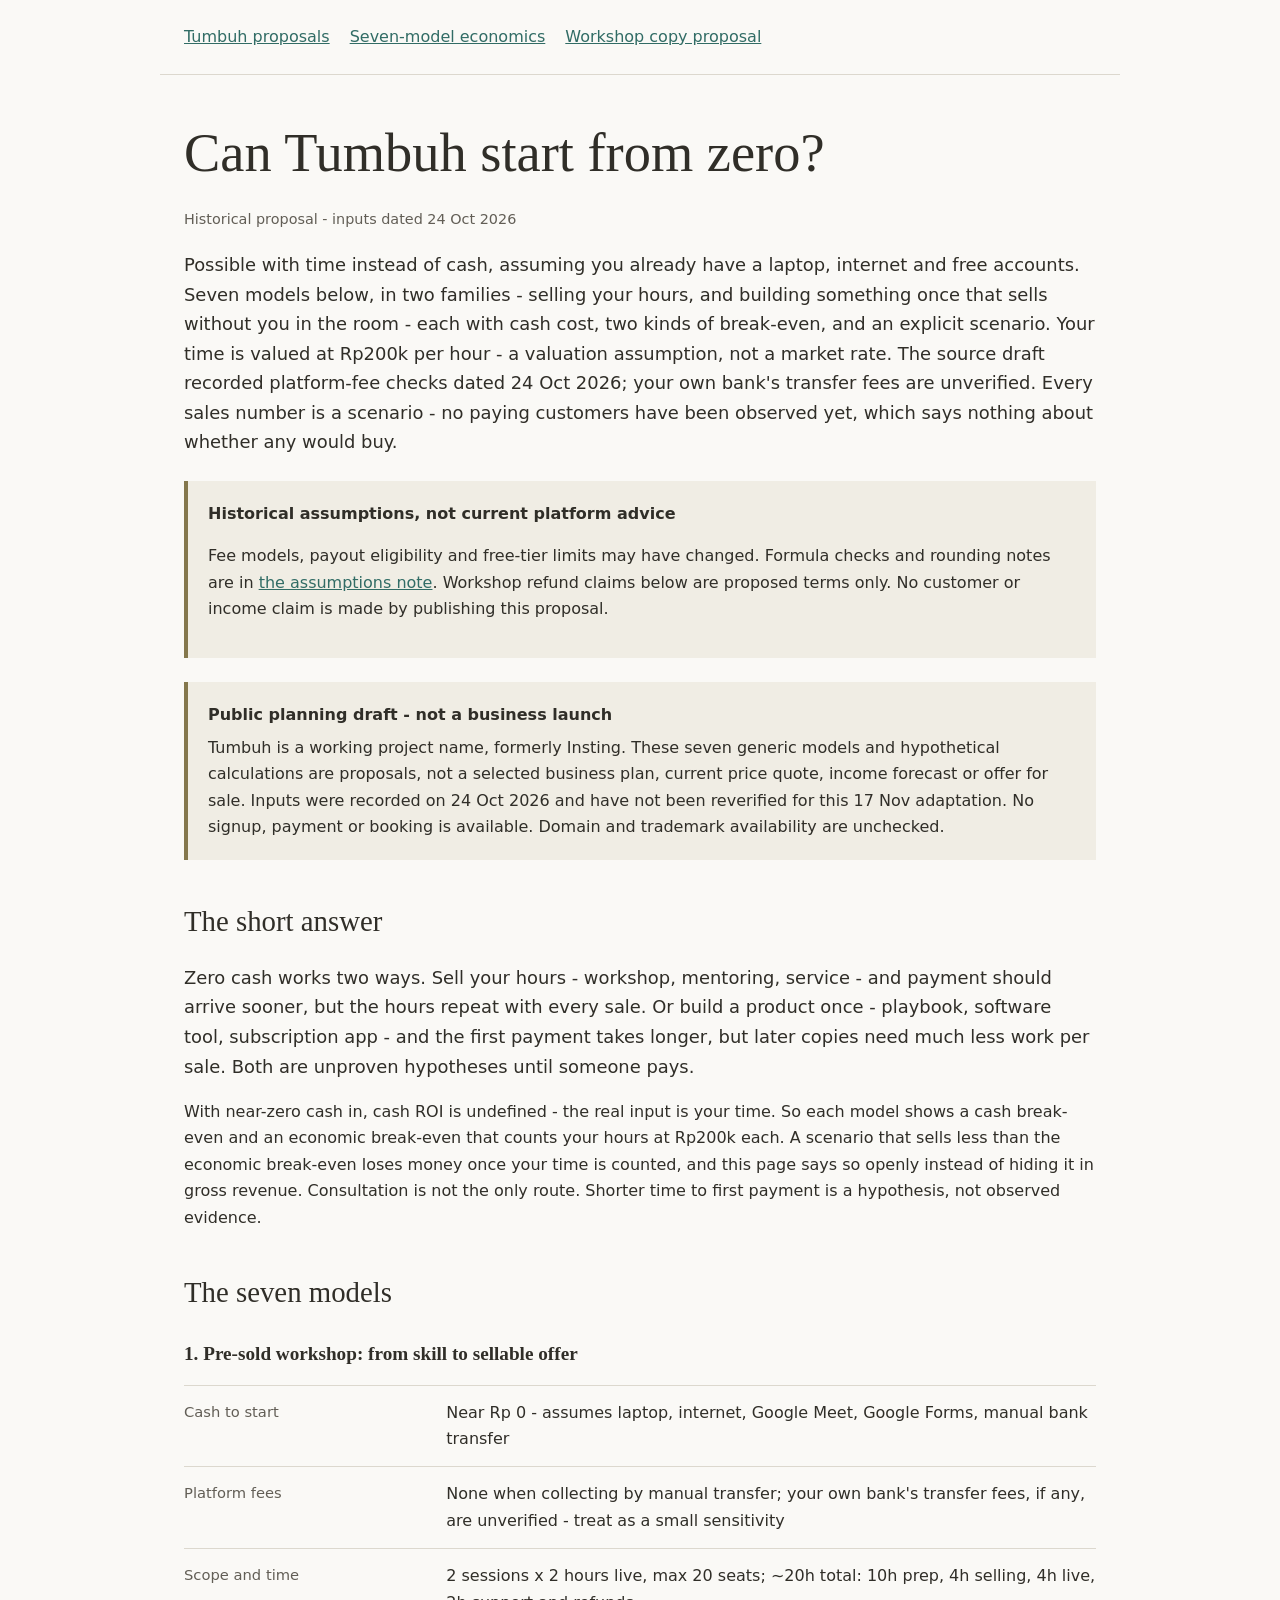
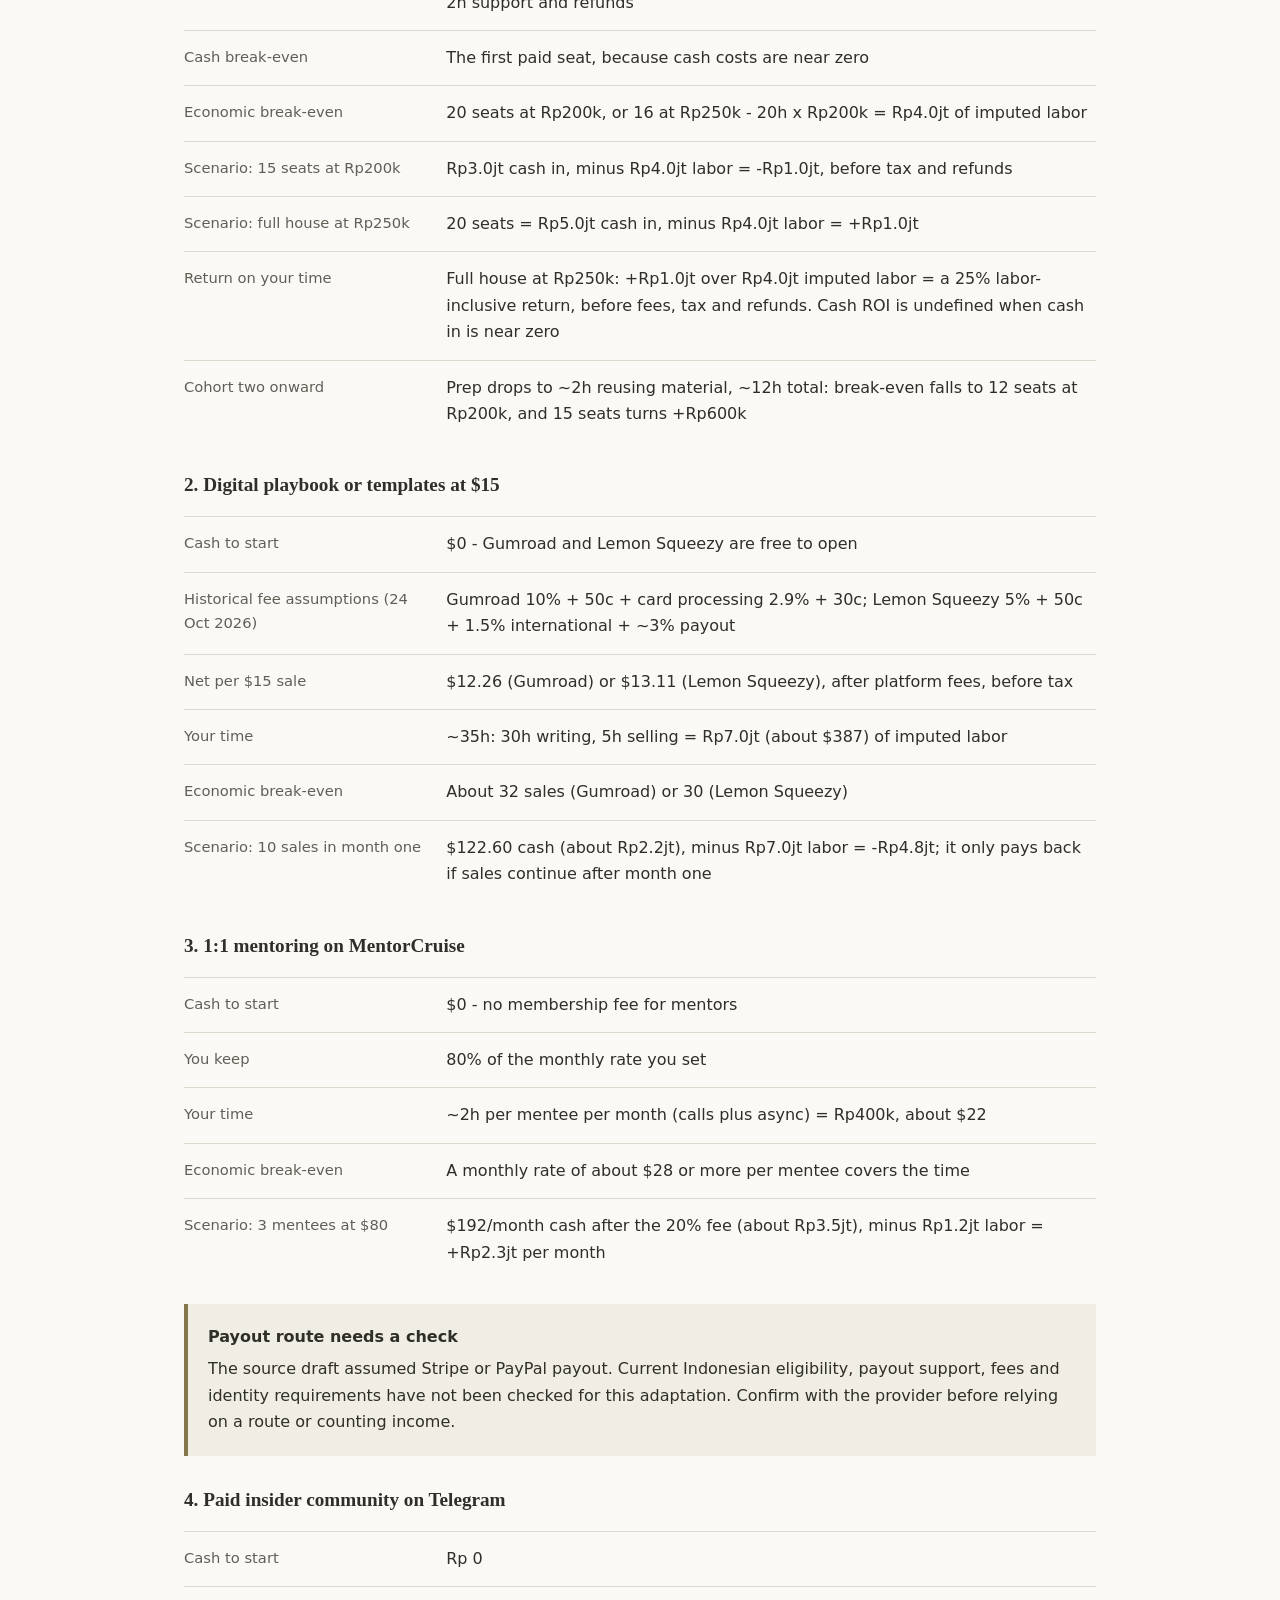
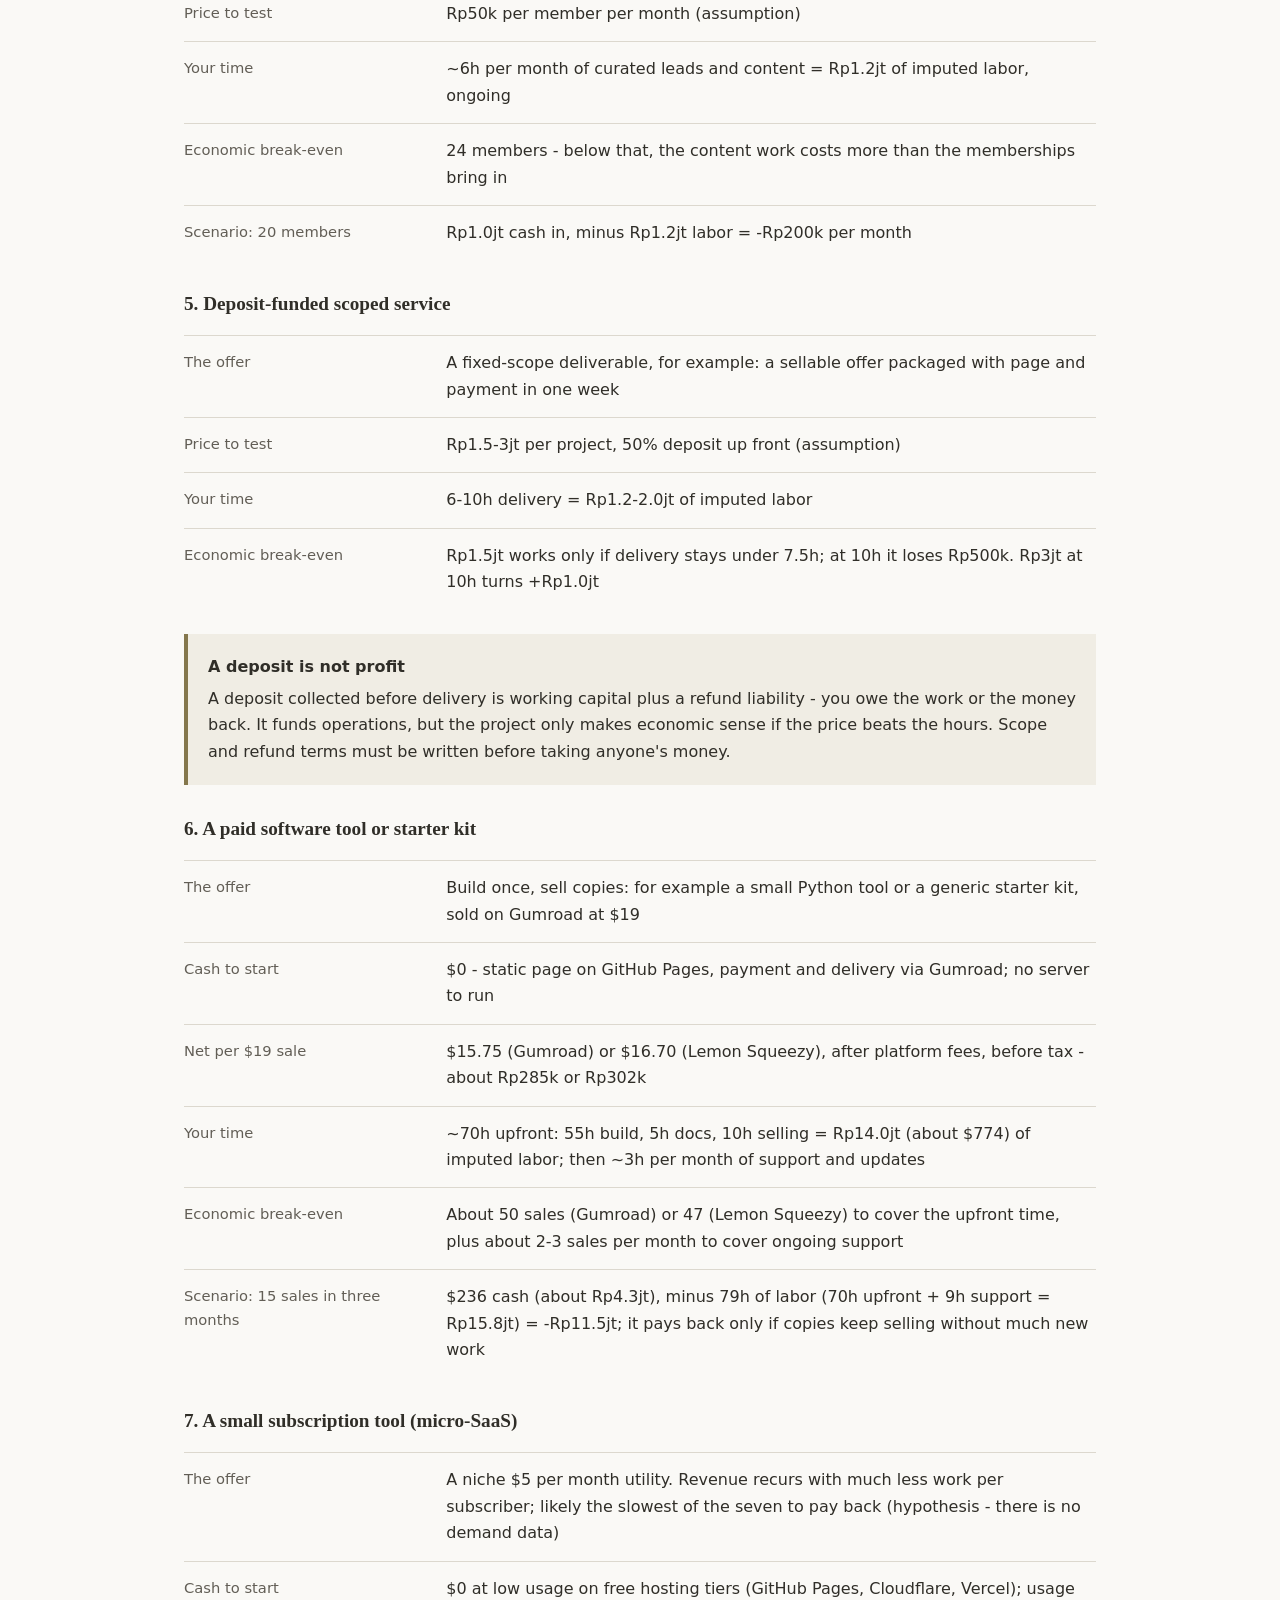
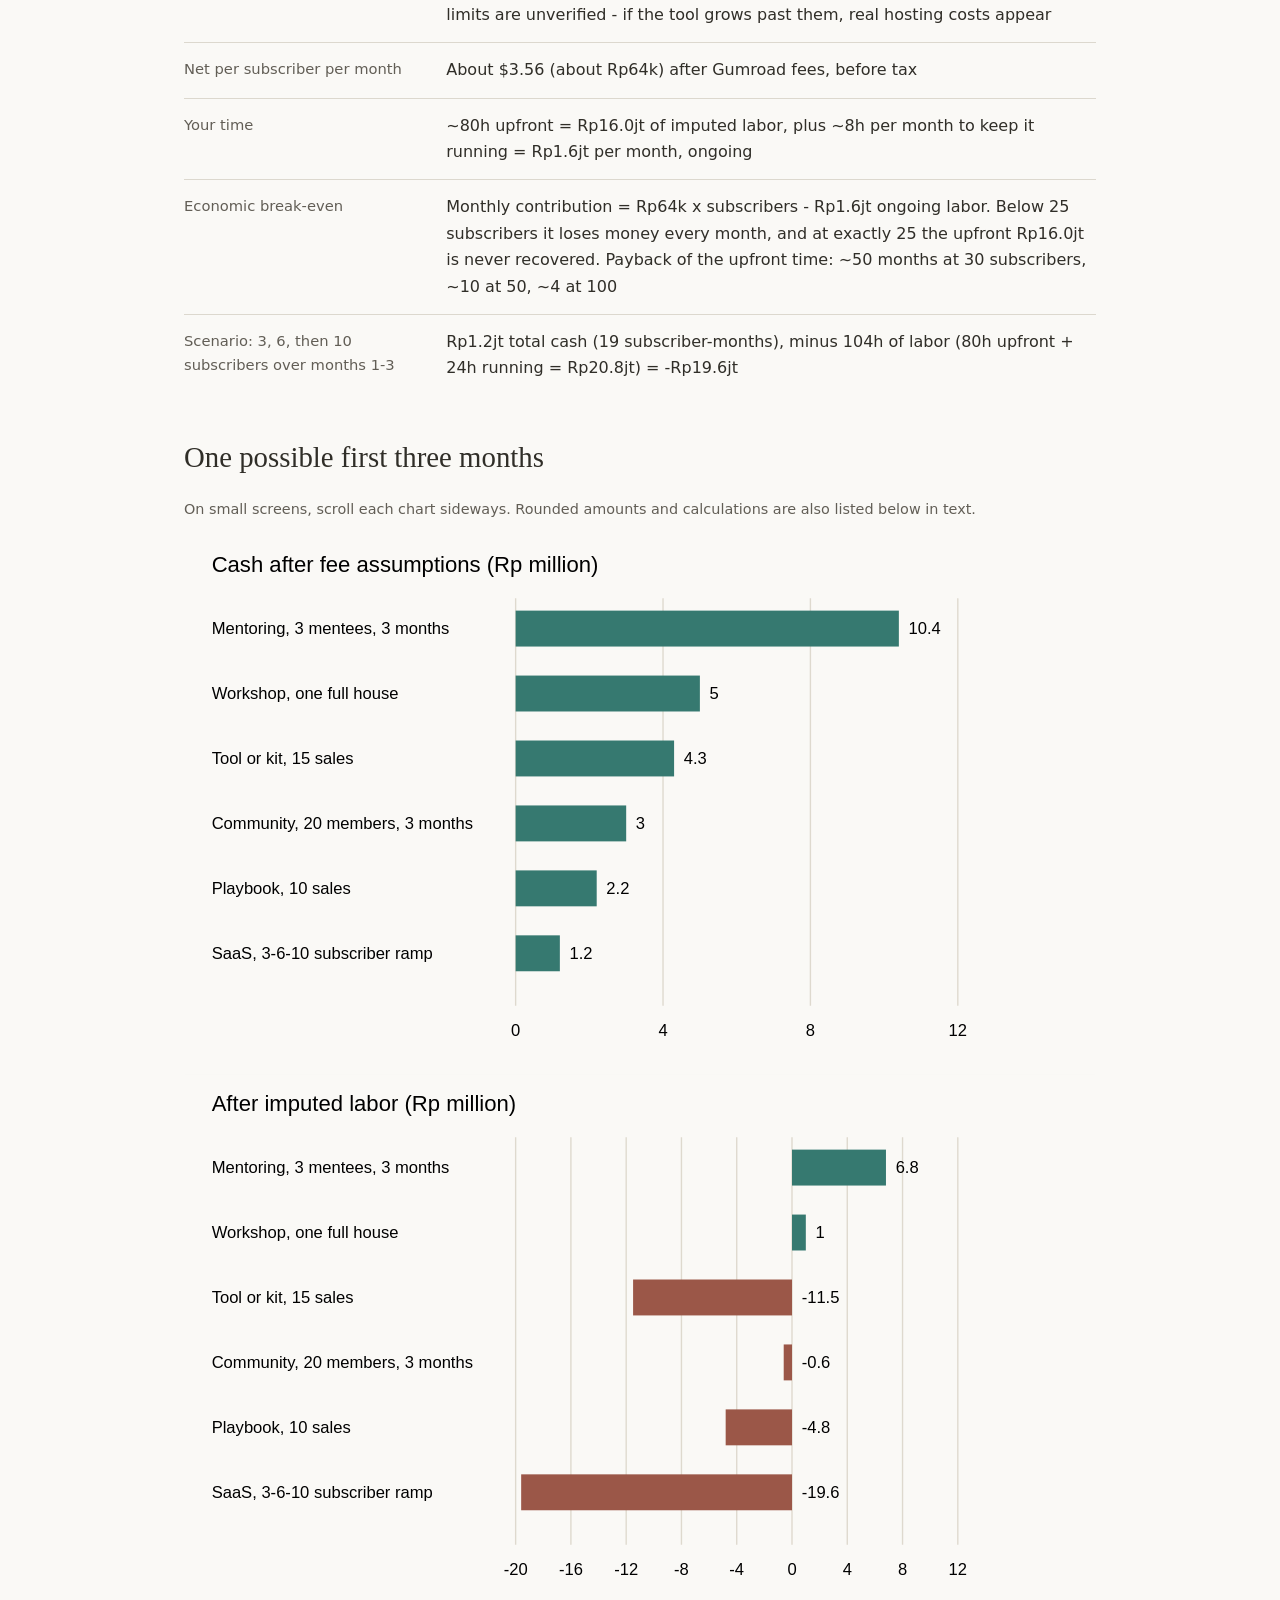
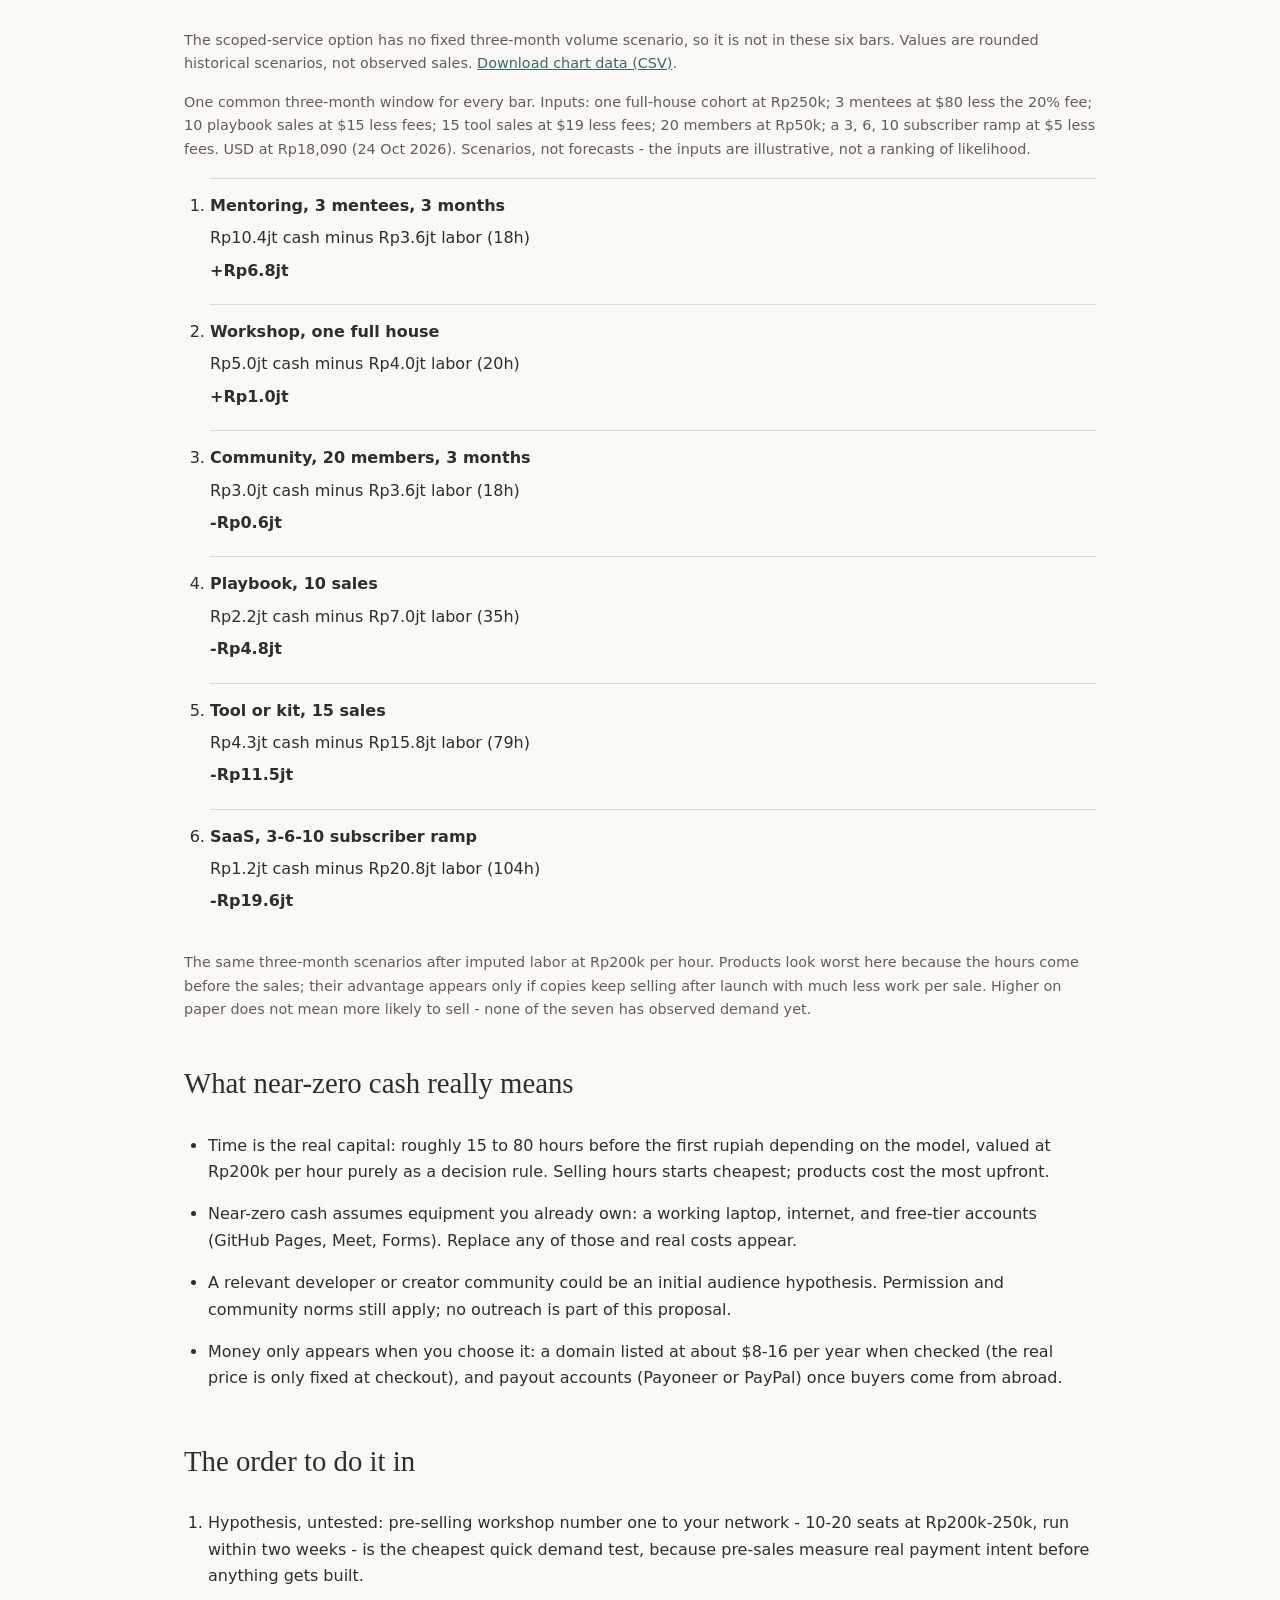
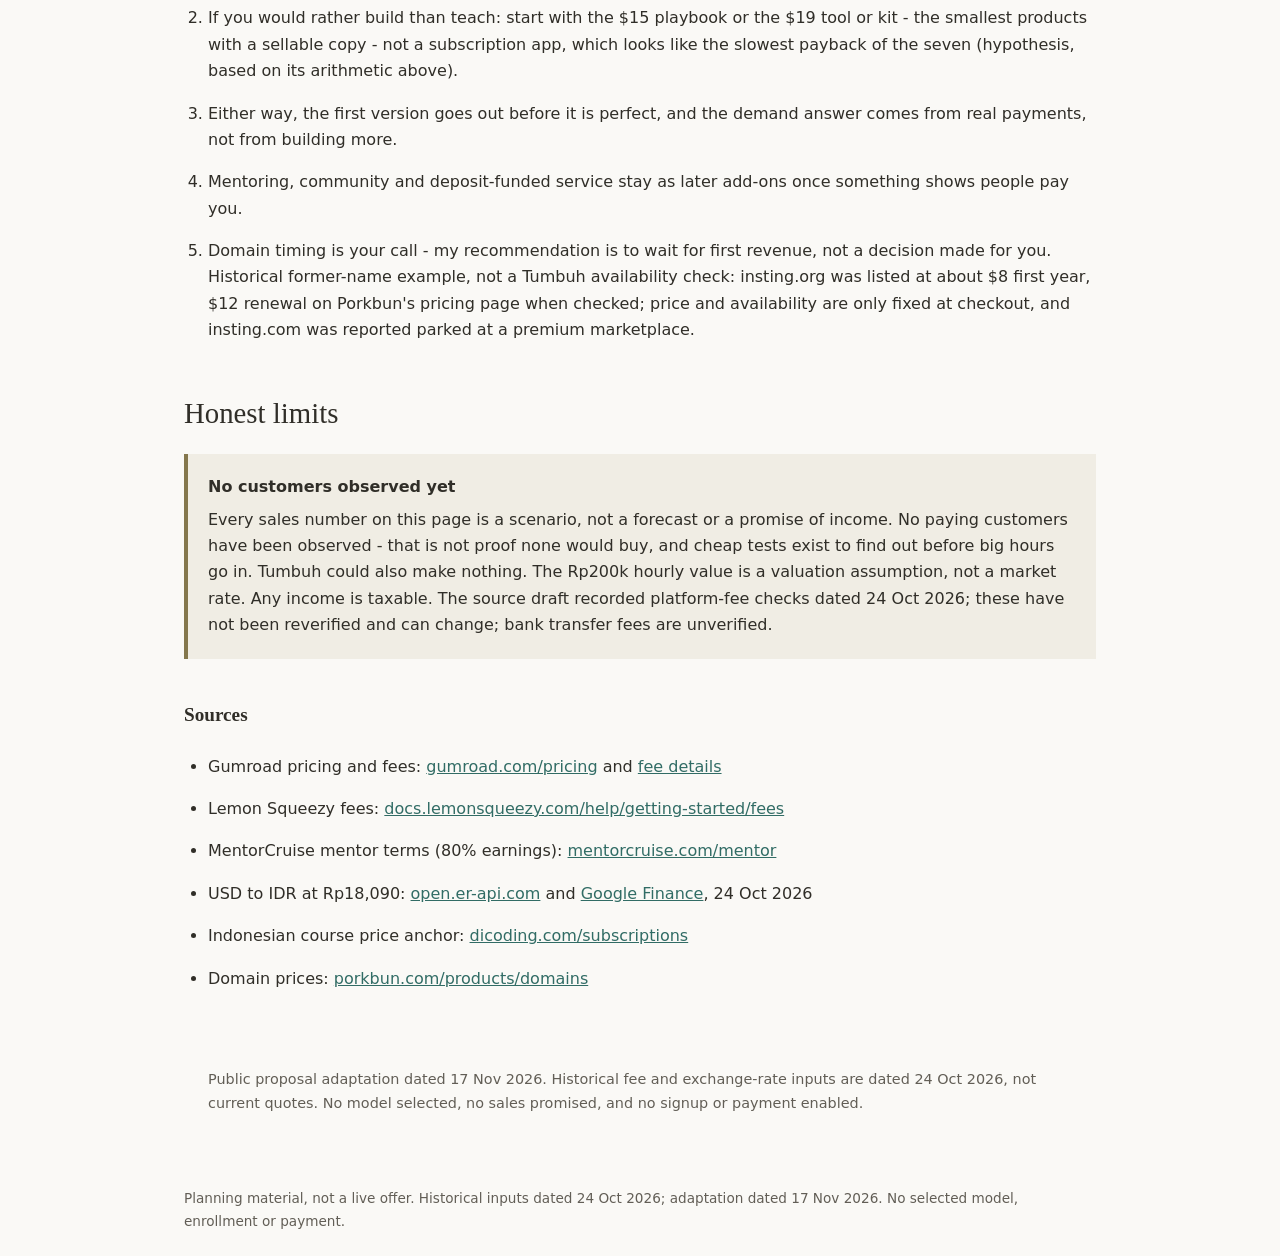
==== economics/index.html @ d08055b1 "Publish static Tumbuh pages and Pages workflow" ====
<!DOCTYPE html>
<html lang="en"><head><meta charset="utf-8"/><meta content="width=device-width,initial-scale=1" name="viewport"/><title>Tumbuh - seven-model economics proposal</title><meta content="Unchosen business-model proposals and hypothetical estimates. No signup, sales or income promises." name="description"/><link href="../style.css" rel="stylesheet"/></head><body><nav aria-label="Main"><a href="../">Tumbuh proposals</a><a href="../economics/">Seven-model economics</a><a href="../workshop-proposal/">Workshop copy proposal</a></nav><main class="file-card" data-width="fluid" dir="auto"><header class="header"><h1 class="title">Can Tumbuh start from zero?</h1><p class="fact is-known">Historical proposal - inputs dated 24 Oct 2026</p><p class="intro">Possible with time instead of cash, assuming you already have a laptop, internet and free accounts. Seven models below, in two families - selling your hours, and building something once that sells without you in the room - each with cash cost, two kinds of break-even, and an explicit scenario. Your time is valued at Rp200k per hour - a valuation assumption, not a market rate. The source draft recorded platform-fee checks dated 24 Oct 2026; your own bank's transfer fees are unverified. Every sales number is a scenario - no paying customers have been observed yet, which says nothing about whether any would buy.</p></header><aside class="callout"><strong>Historical assumptions, not current platform advice</strong><p>Fee models, payout eligibility and free-tier limits may have changed. Formula checks and rounding notes are in <a href="assumptions.md">the assumptions note</a>. Workshop refund claims below are proposed terms only. No customer or income claim is made by publishing this proposal.</p></aside><aside class="callout bar"><span class="strong">Public planning draft - not a business launch</span><span>Tumbuh is a working project name, formerly Insting. These seven generic models and hypothetical calculations are proposals, not a selected business plan, current price quote, income forecast or offer for sale. Inputs were recorded on 24 Oct 2026 and have not been reverified for this 17 Nov adaptation. No signup, payment or booking is available. Domain and trademark availability are unchecked.</span></aside><section aria-labelledby=":R5:" class="group"><h2 class="group-heading" id=":R5:">The short answer</h2><p class="key bar">Zero cash works two ways. Sell your hours - workshop, mentoring, service - and payment should arrive sooner, but the hours repeat with every sale. Or build a product once - playbook, software tool, subscription app - and the first payment takes longer, but later copies need much less work per sale. Both are unproven hypotheses until someone pays.</p><div class="text"><p class="p">With near-zero cash in, cash ROI is undefined - the real input is your time. So each model shows a cash break-even and an economic break-even that counts your hours at Rp200k each. A scenario that sells less than the economic break-even loses money once your time is counted, and this page says so openly instead of hiding it in gross revenue. Consultation is not the only route. Shorter time to first payment is a hypothesis, not observed evidence.</p></div></section><section aria-labelledby=":R6:" class="group"><h2 class="group-heading" id=":R6:">The seven models</h2><section aria-labelledby=":R6m:" class="group"><h2 class="group-label" id=":R6m:">1. Pre-sold workshop: from skill to sellable offer</h2><dl class="facts"><div><dt>Cash to start</dt><dd><bdi>Near Rp 0 - assumes laptop, internet, Google Meet, Google Forms, manual bank transfer</bdi></dd></div><div><dt>Platform fees</dt><dd><bdi>None when collecting by manual transfer; your own bank's transfer fees, if any, are unverified - treat as a small sensitivity</bdi></dd></div><div><dt>Scope and time</dt><dd><bdi>2 sessions x 2 hours live, max 20 seats; ~20h total: 10h prep, 4h selling, 4h live, 2h support and refunds</bdi></dd></div><div><dt>Cash break-even</dt><dd><bdi>The first paid seat, because cash costs are near zero</bdi></dd></div><div><dt>Economic break-even</dt><dd><bdi>20 seats at Rp200k, or 16 at Rp250k - 20h x Rp200k = Rp4.0jt of imputed labor</bdi></dd></div><div><dt>Scenario: 15 seats at Rp200k</dt><dd><bdi>Rp3.0jt cash in, minus Rp4.0jt labor = -Rp1.0jt, before tax and refunds</bdi></dd></div><div><dt>Scenario: full house at Rp250k</dt><dd><bdi>20 seats = Rp5.0jt cash in, minus Rp4.0jt labor = +Rp1.0jt</bdi></dd></div><div><dt>Return on your time</dt><dd><bdi>Full house at Rp250k: +Rp1.0jt over Rp4.0jt imputed labor = a 25% labor-inclusive return, before fees, tax and refunds. Cash ROI is undefined when cash in is near zero</bdi></dd></div><div><dt>Cohort two onward</dt><dd><bdi>Prep drops to ~2h reusing material, ~12h total: break-even falls to 12 seats at Rp200k, and 15 seats turns +Rp600k</bdi></dd></div></dl></section><section aria-labelledby=":Ram:" class="group"><h2 class="group-label" id=":Ram:">2. Digital playbook or templates at $15</h2><dl class="facts"><div><dt>Cash to start</dt><dd><bdi>$0 - Gumroad and Lemon Squeezy are free to open</bdi></dd></div><div><dt>Historical fee assumptions (24 Oct 2026)</dt><dd><bdi>Gumroad 10% + 50c + card processing 2.9% + 30c; Lemon Squeezy 5% + 50c + 1.5% international + ~3% payout</bdi></dd></div><div><dt>Net per $15 sale</dt><dd><bdi>$12.26 (Gumroad) or $13.11 (Lemon Squeezy), after platform fees, before tax</bdi></dd></div><div><dt>Your time</dt><dd><bdi>~35h: 30h writing, 5h selling = Rp7.0jt (about $387) of imputed labor</bdi></dd></div><div><dt>Economic break-even</dt><dd><bdi>About 32 sales (Gumroad) or 30 (Lemon Squeezy)</bdi></dd></div><div><dt>Scenario: 10 sales in month one</dt><dd><bdi>$122.60 cash (about Rp2.2jt), minus Rp7.0jt labor = -Rp4.8jt; it only pays back if sales continue after month one</bdi></dd></div></dl></section><section aria-labelledby=":Rem:" class="group"><h2 class="group-label" id=":Rem:">3. 1:1 mentoring on MentorCruise</h2><dl class="facts"><div><dt>Cash to start</dt><dd><bdi>$0 - no membership fee for mentors</bdi></dd></div><div><dt>You keep</dt><dd><bdi>80% of the monthly rate you set</bdi></dd></div><div><dt>Your time</dt><dd><bdi>~2h per mentee per month (calls plus async) = Rp400k, about $22</bdi></dd></div><div><dt>Economic break-even</dt><dd><bdi>A monthly rate of about $28 or more per mentee covers the time</bdi></dd></div><div><dt>Scenario: 3 mentees at $80</dt><dd><bdi>$192/month cash after the 20% fee (about Rp3.5jt), minus Rp1.2jt labor = +Rp2.3jt per month</bdi></dd></div></dl><aside class="callout bar"><span class="strong">Payout route needs a check</span><span>The source draft assumed Stripe or PayPal payout. Current Indonesian eligibility, payout support, fees and identity requirements have not been checked for this adaptation. Confirm with the provider before relying on a route or counting income.</span></aside></section><section aria-labelledby=":Rim:" class="group"><h2 class="group-label" id=":Rim:">4. Paid insider community on Telegram</h2><dl class="facts"><div><dt>Cash to start</dt><dd><bdi>Rp 0</bdi></dd></div><div><dt>Price to test</dt><dd><bdi>Rp50k per member per month (assumption)</bdi></dd></div><div><dt>Your time</dt><dd><bdi>~6h per month of curated leads and content = Rp1.2jt of imputed labor, ongoing</bdi></dd></div><div><dt>Economic break-even</dt><dd><bdi>24 members - below that, the content work costs more than the memberships bring in</bdi></dd></div><div><dt>Scenario: 20 members</dt><dd><bdi>Rp1.0jt cash in, minus Rp1.2jt labor = -Rp200k per month</bdi></dd></div></dl></section><section aria-labelledby=":Rmm:" class="group"><h2 class="group-label" id=":Rmm:">5. Deposit-funded scoped service</h2><dl class="facts"><div><dt>The offer</dt><dd><bdi>A fixed-scope deliverable, for example: a sellable offer packaged with page and payment in one week</bdi></dd></div><div><dt>Price to test</dt><dd><bdi>Rp1.5-3jt per project, 50% deposit up front (assumption)</bdi></dd></div><div><dt>Your time</dt><dd><bdi>6-10h delivery = Rp1.2-2.0jt of imputed labor</bdi></dd></div><div><dt>Economic break-even</dt><dd><bdi>Rp1.5jt works only if delivery stays under 7.5h; at 10h it loses Rp500k. Rp3jt at 10h turns +Rp1.0jt</bdi></dd></div></dl><aside class="callout bar"><span class="strong">A deposit is not profit</span><span>A deposit collected before delivery is working capital plus a refund liability - you owe the work or the money back. It funds operations, but the project only makes economic sense if the price beats the hours. Scope and refund terms must be written before taking anyone's money.</span></aside></section><section aria-labelledby=":Rqm:" class="group"><h2 class="group-label" id=":Rqm:">6. A paid software tool or starter kit</h2><dl class="facts"><div><dt>The offer</dt><dd><bdi>Build once, sell copies: for example a small Python tool or a generic starter kit, sold on Gumroad at $19</bdi></dd></div><div><dt>Cash to start</dt><dd><bdi>$0 - static page on GitHub Pages, payment and delivery via Gumroad; no server to run</bdi></dd></div><div><dt>Net per $19 sale</dt><dd><bdi>$15.75 (Gumroad) or $16.70 (Lemon Squeezy), after platform fees, before tax - about Rp285k or Rp302k</bdi></dd></div><div><dt>Your time</dt><dd><bdi>~70h upfront: 55h build, 5h docs, 10h selling = Rp14.0jt (about $774) of imputed labor; then ~3h per month of support and updates</bdi></dd></div><div><dt>Economic break-even</dt><dd><bdi>About 50 sales (Gumroad) or 47 (Lemon Squeezy) to cover the upfront time, plus about 2-3 sales per month to cover ongoing support</bdi></dd></div><div><dt>Scenario: 15 sales in three months</dt><dd><bdi>$236 cash (about Rp4.3jt), minus 79h of labor (70h upfront + 9h support = Rp15.8jt) = -Rp11.5jt; it pays back only if copies keep selling without much new work</bdi></dd></div></dl></section><section aria-labelledby=":Rum:" class="group"><h2 class="group-label" id=":Rum:">7. A small subscription tool (micro-SaaS)</h2><dl class="facts"><div><dt>The offer</dt><dd><bdi>A niche $5 per month utility. Revenue recurs with much less work per subscriber; likely the slowest of the seven to pay back (hypothesis - there is no demand data)</bdi></dd></div><div><dt>Cash to start</dt><dd><bdi>$0 at low usage on free hosting tiers (GitHub Pages, Cloudflare, Vercel); usage limits are unverified - if the tool grows past them, real hosting costs appear</bdi></dd></div><div><dt>Net per subscriber per month</dt><dd><bdi>About $3.56 (about Rp64k) after Gumroad fees, before tax</bdi></dd></div><div><dt>Your time</dt><dd><bdi>~80h upfront = Rp16.0jt of imputed labor, plus ~8h per month to keep it running = Rp1.6jt per month, ongoing</bdi></dd></div><div><dt>Economic break-even</dt><dd><bdi>Monthly contribution = Rp64k x subscribers - Rp1.6jt ongoing labor. Below 25 subscribers it loses money every month, and at exactly 25 the upfront Rp16.0jt is never recovered. Payback of the upfront time: ~50 months at 30 subscribers, ~10 at 50, ~4 at 100</bdi></dd></div><div><dt>Scenario: 3, 6, then 10 subscribers over months 1-3</dt><dd><bdi>Rp1.2jt total cash (19 subscriber-months), minus 104h of labor (80h upfront + 24h running = Rp20.8jt) = -Rp19.6jt</bdi></dd></div></dl></section></section><section aria-labelledby=":R7:" class="group"><h2 class="group-heading" id=":R7:">One possible first three months</h2><p class="caption">On small screens, scroll each chart sideways. Rounded amounts and calculations are also listed below in text.</p><div aria-label="Chart, scroll horizontally to inspect labels. Exact rounded amounts are in the CSV and results below." class="chart-wrap" tabindex="0"><svg aria-label="Cash after fee assumptions" role="img" viewbox="0 0 660 390" xmlns="http://www.w3.org/2000/svg"><rect fill="#faf9f6" height="390" width="660"></rect><text font-family="sans-serif" font-size="16" x="20" y="26">Cash after fee assumptions (Rp million)</text><line stroke="#ded9ce" x1="240.0" x2="240.0" y1="45" y2="340"></line><text font-family="sans-serif" font-size="12" text-anchor="middle" x="240.0" y="362">0</text><line stroke="#ded9ce" x1="346.66666666666663" x2="346.66666666666663" y1="45" y2="340"></line><text font-family="sans-serif" font-size="12" text-anchor="middle" x="346.66666666666663" y="362">4</text><line stroke="#ded9ce" x1="453.3333333333333" x2="453.3333333333333" y1="45" y2="340"></line><text font-family="sans-serif" font-size="12" text-anchor="middle" x="453.3333333333333" y="362">8</text><line stroke="#ded9ce" x1="560.0" x2="560.0" y1="45" y2="340"></line><text font-family="sans-serif" font-size="12" text-anchor="middle" x="560.0" y="362">12</text><text font-family="sans-serif" font-size="12" x="20" y="71">Mentoring, 3 mentees, 3 months</text><rect fill="#367970" height="26" width="277.33333333333337" x="240.0" y="54"></rect><text font-family="sans-serif" font-size="12" x="524.3333333333334" y="71">10.4</text><text font-family="sans-serif" font-size="12" x="20" y="118">Workshop, one full house</text><rect fill="#367970" height="26" width="133.33333333333337" x="240.0" y="101"></rect><text font-family="sans-serif" font-size="12" x="380.33333333333337" y="118">5</text><text font-family="sans-serif" font-size="12" x="20" y="165">Tool or kit, 15 sales</text><rect fill="#367970" height="26" width="114.66666666666669" x="240.0" y="148"></rect><text font-family="sans-serif" font-size="12" x="361.6666666666667" y="165">4.3</text><text font-family="sans-serif" font-size="12" x="20" y="212">Community, 20 members, 3 months</text><rect fill="#367970" height="26" width="80.0" x="240.0" y="195"></rect><text font-family="sans-serif" font-size="12" x="327.0" y="212">3</text><text font-family="sans-serif" font-size="12" x="20" y="259">Playbook, 10 sales</text><rect fill="#367970" height="26" width="58.666666666666686" x="240.0" y="242"></rect><text font-family="sans-serif" font-size="12" x="305.6666666666667" y="259">2.2</text><text font-family="sans-serif" font-size="12" x="20" y="306">SaaS, 3-6-10 subscriber ramp</text><rect fill="#367970" height="26" width="32.0" x="240.0" y="289"></rect><text font-family="sans-serif" font-size="12" x="279.0" y="306">1.2</text></svg></div><div aria-label="Chart, scroll horizontally to inspect labels. Exact rounded amounts are in the CSV and results below." class="chart-wrap" tabindex="0"><svg aria-label="After imputed labor" role="img" viewbox="0 0 660 390" xmlns="http://www.w3.org/2000/svg"><rect fill="#faf9f6" height="390" width="660"></rect><text font-family="sans-serif" font-size="16" x="20" y="26">After imputed labor (Rp million)</text><line stroke="#ded9ce" x1="240.0" x2="240.0" y1="45" y2="340"></line><text font-family="sans-serif" font-size="12" text-anchor="middle" x="240.0" y="362">-20</text><line stroke="#ded9ce" x1="280.0" x2="280.0" y1="45" y2="340"></line><text font-family="sans-serif" font-size="12" text-anchor="middle" x="280.0" y="362">-16</text><line stroke="#ded9ce" x1="320.0" x2="320.0" y1="45" y2="340"></line><text font-family="sans-serif" font-size="12" text-anchor="middle" x="320.0" y="362">-12</text><line stroke="#ded9ce" x1="360.0" x2="360.0" y1="45" y2="340"></line><text font-family="sans-serif" font-size="12" text-anchor="middle" x="360.0" y="362">-8</text><line stroke="#ded9ce" x1="400.0" x2="400.0" y1="45" y2="340"></line><text font-family="sans-serif" font-size="12" text-anchor="middle" x="400.0" y="362">-4</text><line stroke="#ded9ce" x1="440.0" x2="440.0" y1="45" y2="340"></line><text font-family="sans-serif" font-size="12" text-anchor="middle" x="440.0" y="362">0</text><line stroke="#ded9ce" x1="480.0" x2="480.0" y1="45" y2="340"></line><text font-family="sans-serif" font-size="12" text-anchor="middle" x="480.0" y="362">4</text><line stroke="#ded9ce" x1="520.0" x2="520.0" y1="45" y2="340"></line><text font-family="sans-serif" font-size="12" text-anchor="middle" x="520.0" y="362">8</text><line stroke="#ded9ce" x1="560.0" x2="560.0" y1="45" y2="340"></line><text font-family="sans-serif" font-size="12" text-anchor="middle" x="560.0" y="362">12</text><text font-family="sans-serif" font-size="12" x="20" y="71">Mentoring, 3 mentees, 3 months</text><rect fill="#367970" height="26" width="68.0" x="440.0" y="54"></rect><text font-family="sans-serif" font-size="12" x="515.0" y="71">6.8</text><text font-family="sans-serif" font-size="12" x="20" y="118">Workshop, one full house</text><rect fill="#367970" height="26" width="10.0" x="440.0" y="101"></rect><text font-family="sans-serif" font-size="12" x="457.0" y="118">1</text><text font-family="sans-serif" font-size="12" x="20" y="165">Tool or kit, 15 sales</text><rect fill="#9b5748" height="26" width="115.0" x="325.0" y="148"></rect><text font-family="sans-serif" font-size="12" x="447.0" y="165">-11.5</text><text font-family="sans-serif" font-size="12" x="20" y="212">Community, 20 members, 3 months</text><rect fill="#9b5748" height="26" width="6.0" x="434.0" y="195"></rect><text font-family="sans-serif" font-size="12" x="447.0" y="212">-0.6</text><text font-family="sans-serif" font-size="12" x="20" y="259">Playbook, 10 sales</text><rect fill="#9b5748" height="26" width="48.0" x="392.0" y="242"></rect><text font-family="sans-serif" font-size="12" x="447.0" y="259">-4.8</text><text font-family="sans-serif" font-size="12" x="20" y="306">SaaS, 3-6-10 subscriber ramp</text><rect fill="#9b5748" height="26" width="196.0" x="244.0" y="289"></rect><text font-family="sans-serif" font-size="12" x="447.0" y="306">-19.6</text></svg></div><p class="caption">The scoped-service option has no fixed three-month volume scenario, so it is not in these six bars. Values are rounded historical scenarios, not observed sales. <a href="scenarios.csv">Download chart data (CSV)</a>.</p><p class="caption">One common three-month window for every bar. Inputs: one full-house cohort at Rp250k; 3 mentees at $80 less the 20% fee; 10 playbook sales at $15 less fees; 15 tool sales at $19 less fees; 20 members at Rp50k; a 3, 6, 10 subscriber ramp at $5 less fees. USD at Rp18,090 (24 Oct 2026). Scenarios, not forecasts - the inputs are illustrative, not a ranking of likelihood.</p><ol class="scenario-results"><li><strong>Mentoring, 3 mentees, 3 months</strong><p>Rp10.4jt cash minus Rp3.6jt labor (18h)</p><p><strong>+Rp6.8jt</strong></p></li><li><strong>Workshop, one full house</strong><p>Rp5.0jt cash minus Rp4.0jt labor (20h)</p><p><strong>+Rp1.0jt</strong></p></li><li><strong>Community, 20 members, 3 months</strong><p>Rp3.0jt cash minus Rp3.6jt labor (18h)</p><p><strong>-Rp0.6jt</strong></p></li><li><strong>Playbook, 10 sales</strong><p>Rp2.2jt cash minus Rp7.0jt labor (35h)</p><p><strong>-Rp4.8jt</strong></p></li><li><strong>Tool or kit, 15 sales</strong><p>Rp4.3jt cash minus Rp15.8jt labor (79h)</p><p><strong>-Rp11.5jt</strong></p></li><li><strong>SaaS, 3-6-10 subscriber ramp</strong><p>Rp1.2jt cash minus Rp20.8jt labor (104h)</p><p><strong>-Rp19.6jt</strong></p></li></ol><p class="caption">The same three-month scenarios after imputed labor at Rp200k per hour. Products look worst here because the hours come before the sales; their advantage appears only if copies keep selling after launch with much less work per sale. Higher on paper does not mean more likely to sell - none of the seven has observed demand yet.</p></section><section aria-labelledby=":R8:" class="group"><h2 class="group-heading" id=":R8:">What near-zero cash really means</h2><ul class="bullets"><li>Time is the real capital: roughly 15 to 80 hours before the first rupiah depending on the model, valued at Rp200k per hour purely as a decision rule. Selling hours starts cheapest; products cost the most upfront.</li><li>Near-zero cash assumes equipment you already own: a working laptop, internet, and free-tier accounts (GitHub Pages, Meet, Forms). Replace any of those and real costs appear.</li><li>A relevant developer or creator community could be an initial audience hypothesis. Permission and community norms still apply; no outreach is part of this proposal.</li><li>Money only appears when you choose it: a domain listed at about $8-16 per year when checked (the real price is only fixed at checkout), and payout accounts (Payoneer or PayPal) once buyers come from abroad.</li></ul></section><section aria-labelledby=":R9:" class="group"><h2 class="group-heading" id=":R9:">The order to do it in</h2><ol class="steps"><li><span class="step-n">1</span><span>Hypothesis, untested: pre-selling workshop number one to your network - 10-20 seats at Rp200k-250k, run within two weeks - is the cheapest quick demand test, because pre-sales measure real payment intent before anything gets built.</span></li><li><span class="step-n">2</span><span>If you would rather build than teach: start with the $15 playbook or the $19 tool or kit - the smallest products with a sellable copy - not a subscription app, which looks like the slowest payback of the seven (hypothesis, based on its arithmetic above).</span></li><li><span class="step-n">3</span><span>Either way, the first version goes out before it is perfect, and the demand answer comes from real payments, not from building more.</span></li><li><span class="step-n">4</span><span>Mentoring, community and deposit-funded service stay as later add-ons once something shows people pay you.</span></li><li><span class="step-n">5</span><span>Domain timing is your call - my recommendation is to wait for first revenue, not a decision made for you. Historical former-name example, not a Tumbuh availability check: insting.org was listed at about $8 first year, $12 renewal on Porkbun's pricing page when checked; price and availability are only fixed at checkout, and insting.com was reported parked at a premium marketplace.</span></li></ol></section><section aria-labelledby=":Ra:" class="group"><h2 class="group-heading" id=":Ra:">Honest limits</h2><aside class="callout bar"><span class="strong">No customers observed yet</span><span>Every sales number on this page is a scenario, not a forecast or a promise of income. No paying customers have been observed - that is not proof none would buy, and cheap tests exist to find out before big hours go in. Tumbuh could also make nothing. The Rp200k hourly value is a valuation assumption, not a market rate. Any income is taxable. The source draft recorded platform-fee checks dated 24 Oct 2026; these have not been reverified and can change; bank transfer fees are unverified.</span></aside></section><section aria-labelledby=":Rb:" class="group"><h2 class="group-label" id=":Rb:">Sources</h2><ul class="bullets"><li>Gumroad pricing and fees: <a class="link" href="https://gumroad.com/pricing" rel="noopener noreferrer">gumroad.com/pricing</a> and <a class="link" href="https://gumroad.com/help/article/66-gumroads-fees" rel="noopener noreferrer">fee details</a></li><li>Lemon Squeezy fees: <a class="link" href="https://docs.lemonsqueezy.com/help/getting-started/fees" rel="noopener noreferrer">docs.lemonsqueezy.com/help/getting-started/fees</a></li><li>MentorCruise mentor terms (80% earnings): <a class="link" href="https://mentorcruise.com/mentor/" rel="noopener noreferrer">mentorcruise.com/mentor</a></li><li>USD to IDR at Rp18,090: <a class="link" href="https://open.er-api.com/v6/latest/USD" rel="noopener noreferrer">open.er-api.com</a> and <a class="link" href="https://www.google.com/finance/quote/USD-IDR" rel="noopener noreferrer">Google Finance</a>, 24 Oct 2026</li><li>Indonesian course price anchor: <a class="link" href="https://www.dicoding.com/subscriptions/purchases" rel="noopener noreferrer">dicoding.com/subscriptions</a></li><li>Domain prices: <a class="link" href="https://porkbun.com/products/domains" rel="noopener noreferrer">porkbun.com/products/domains</a></li></ul></section><footer class="closing">Public proposal adaptation dated 17 Nov 2026. Historical fee and exchange-rate inputs are dated 24 Oct 2026, not current quotes. No model selected, no sales promised, and no signup or payment enabled.</footer></main><footer>Planning material, not a live offer. Historical inputs dated 24 Oct 2026; adaptation dated 17 Nov 2026. No selected model, enrollment or payment.</footer></body></html>
---- style.css ----
*{box-sizing:border-box}html{background:#faf9f6;color:#302e28;font-family:system-ui,sans-serif;font-size:16px;line-height:1.65}body{margin:0}nav,main,footer{max-width:960px;margin:auto;padding:24px}nav{display:flex;gap:20px;flex-wrap:wrap;border-bottom:1px solid #dcd8ce}a{color:#316c65;overflow-wrap:anywhere}h1{font-family:Georgia,serif;font-size:clamp(2.1rem,5vw,3.4rem);font-weight:400;line-height:1.12;margin:24px 0}h2,.group-heading>.group-label{display:block;font-family:Georgia,serif;font-size:1.8rem;line-height:1.2;font-weight:400}h3,.group:not(.group-heading)>.group-label{display:block;font-size:1.2rem;font-weight:650;margin-bottom:20px}.fact,.caption,.closing{color:#625e56;font-size:.9rem}.intro,.key{font-size:1.12rem}.group{margin:44px 0}.group .group{margin:32px 0}.callout{display:block;background:#f0ede4;border-left:4px solid #84774c;padding:20px;margin:24px 0}.callout span{display:block}.strong{font-weight:650;margin-bottom:6px}.facts{margin:0}.facts>div{padding:14px 0;border-top:1px solid #dcd8ce;display:grid;grid-template-columns:minmax(130px,27%) 1fr;gap:16px}dt{font-size:.92rem;color:#625e56}dd{margin:0}.steps,.bullets{padding-left:24px}.steps li,.bullets li{padding:8px 0}.step-n{display:none}.row{padding:18px 0;border-top:1px solid #dcd8ce;display:flex;gap:16px}.row-body{flex:1}.row-main{font-weight:650}.row-detail{font-size:.9rem;color:#625e56}.row-value{font-weight:650;white-space:nowrap}.photos{margin:28px 0}.photos img{width:100%;max-height:320px;object-fit:contain}.landing-h1{font-family:Georgia,serif;font-size:2rem;line-height:1.2}.landing-h2{font-size:1.5rem}.landing-eyebrow{color:#316c65;font-weight:650}.landing-hero,.landing-final{margin:36px 0}.button,button{display:inline-block;border:1px solid #b6ada0;border-radius:10px;padding:14px 18px;background:#e5e0d6;color:#5b554c;font:inherit;max-width:100%;white-space:normal}.landing-cta-note{font-size:.9rem;color:#625e56}.chart-wrap{overflow-x:auto}.chart-wrap svg{display:block;width:100%;min-width:270px;height:auto}table{border-collapse:collapse;width:100%;font-size:.9rem}td,th{text-align:left;padding:9px 5px;border-bottom:1px solid #dcd8ce}footer{color:#625e56;font-size:.85rem} @media(max-width:540px){nav,main,footer{padding:18px}.facts>div{display:block}dd{margin-top:6px}.row{gap:10px}.row-value{white-space:normal;max-width:90px}.group{margin:36px 0}}
.chart-wrap svg{min-width:660px}.scenario-results{padding-left:26px}.scenario-results li{border-top:1px solid #dcd8ce;padding:14px 0}.scenario-results p{margin:6px 0}
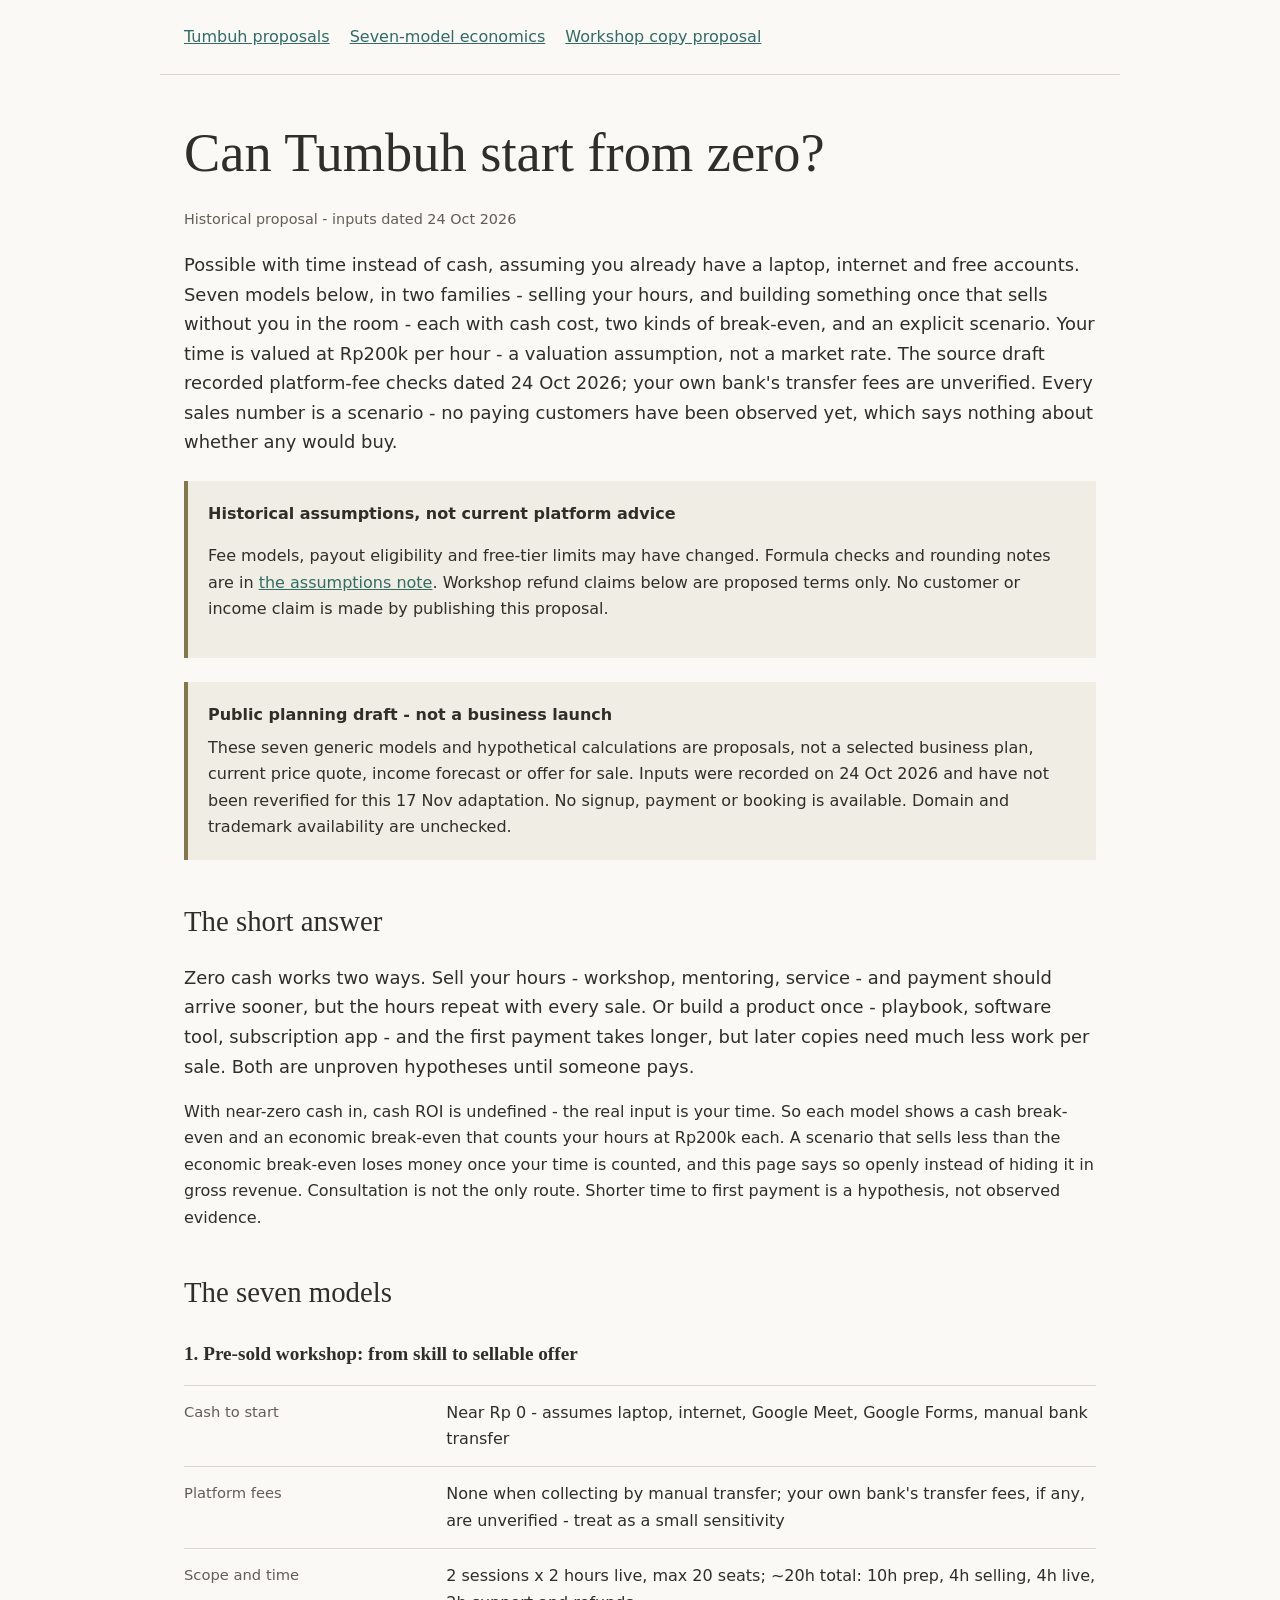
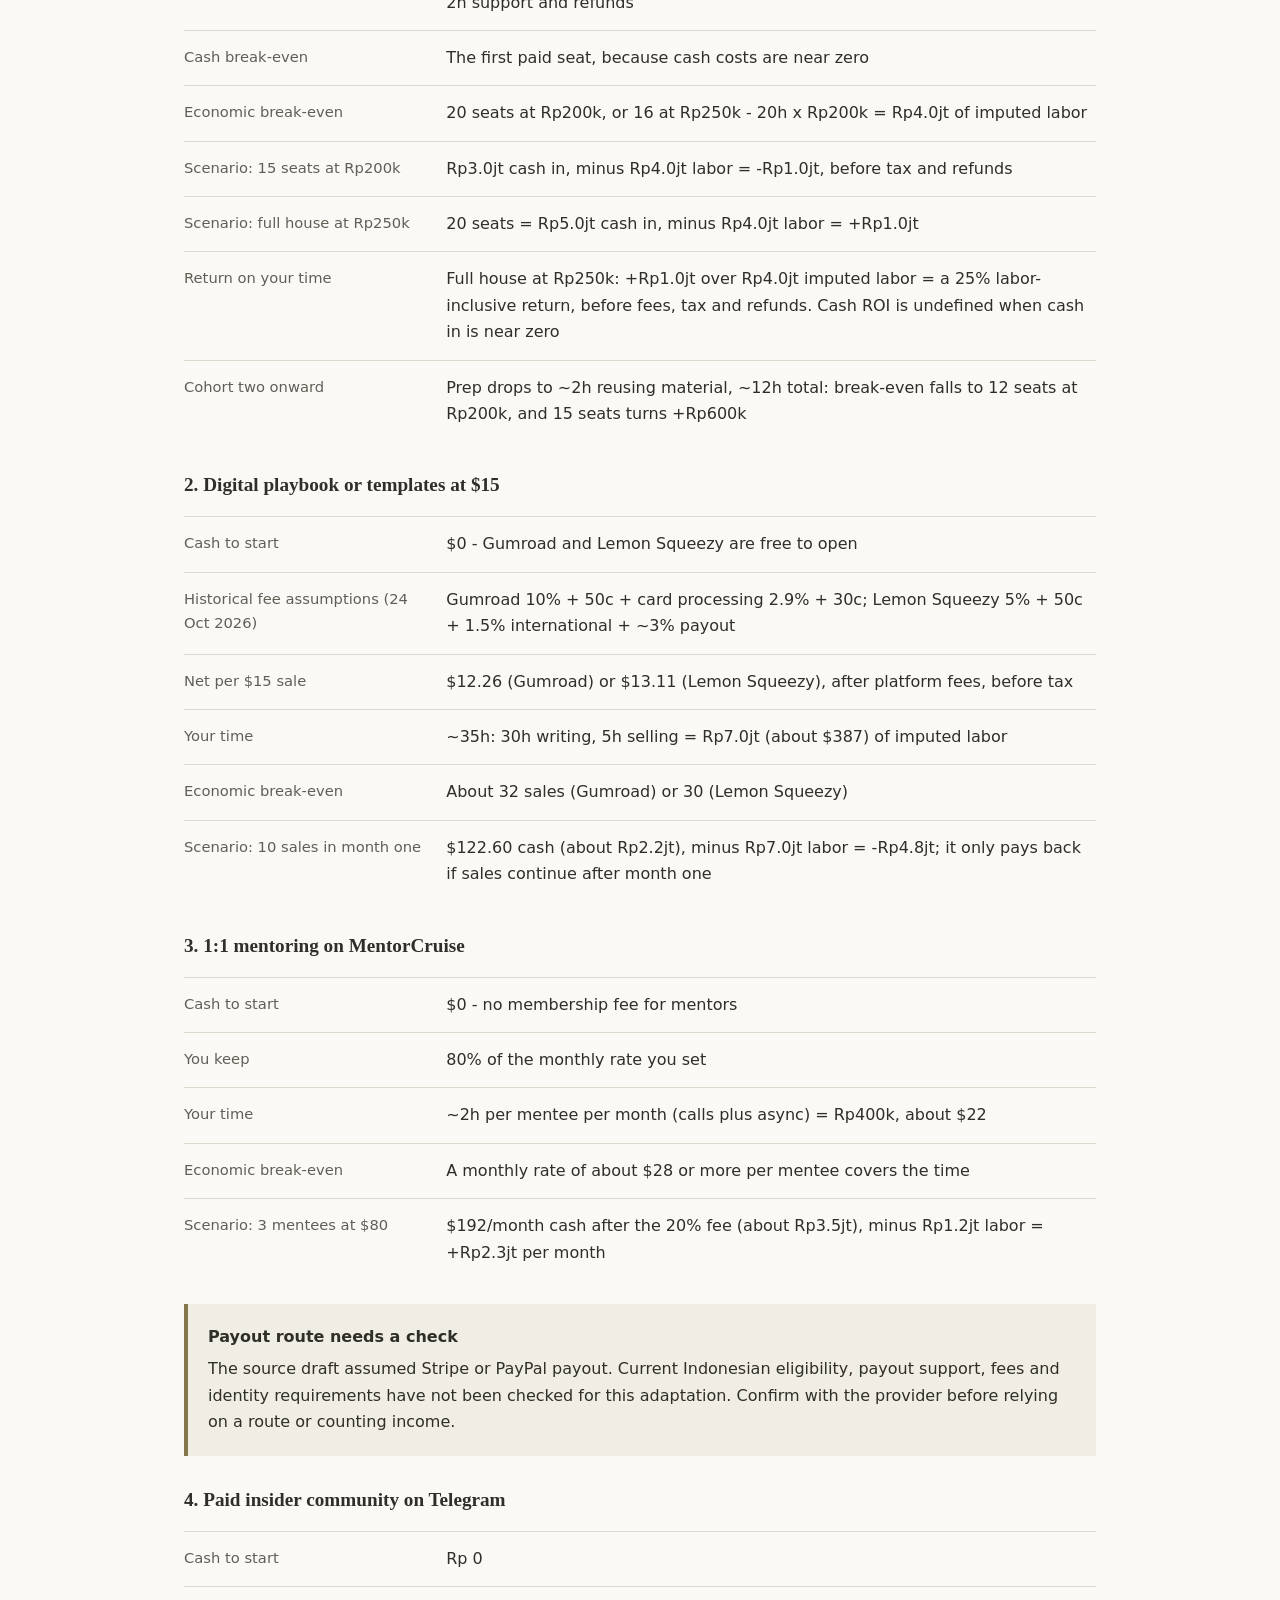
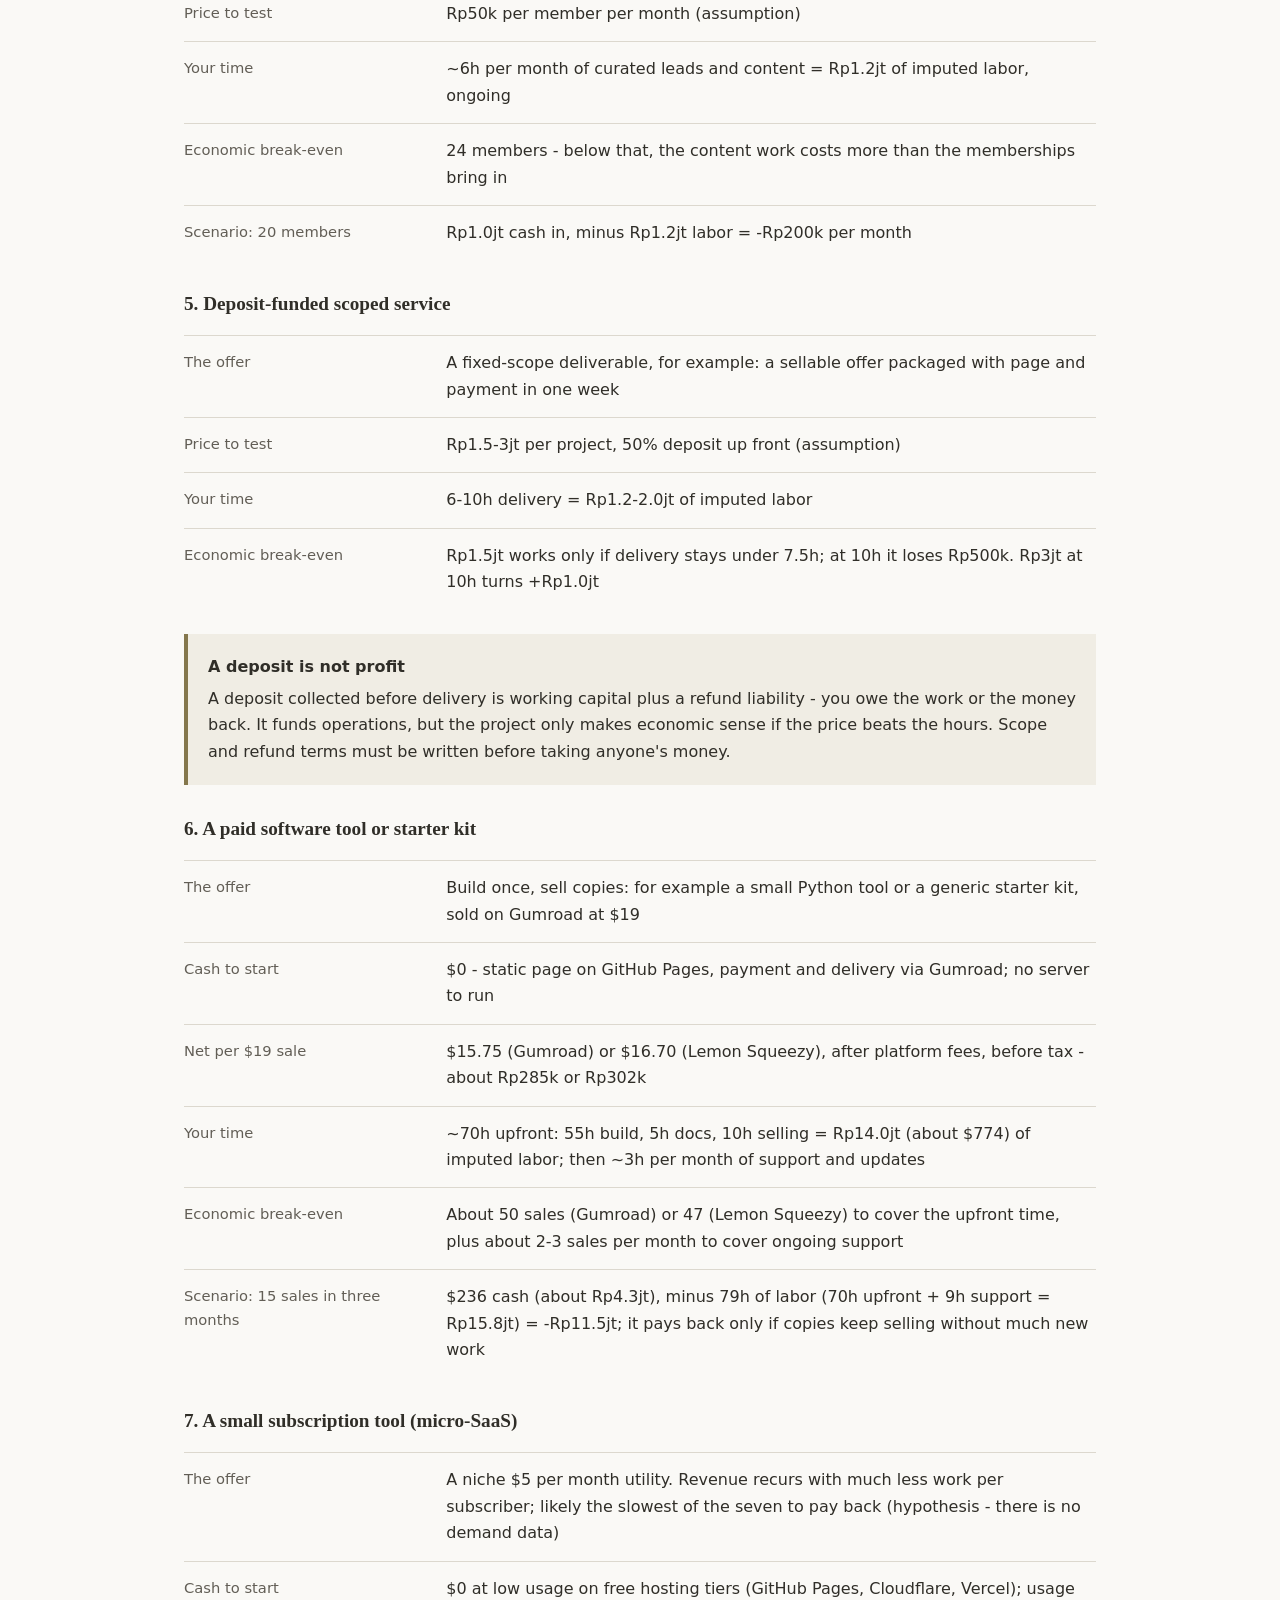
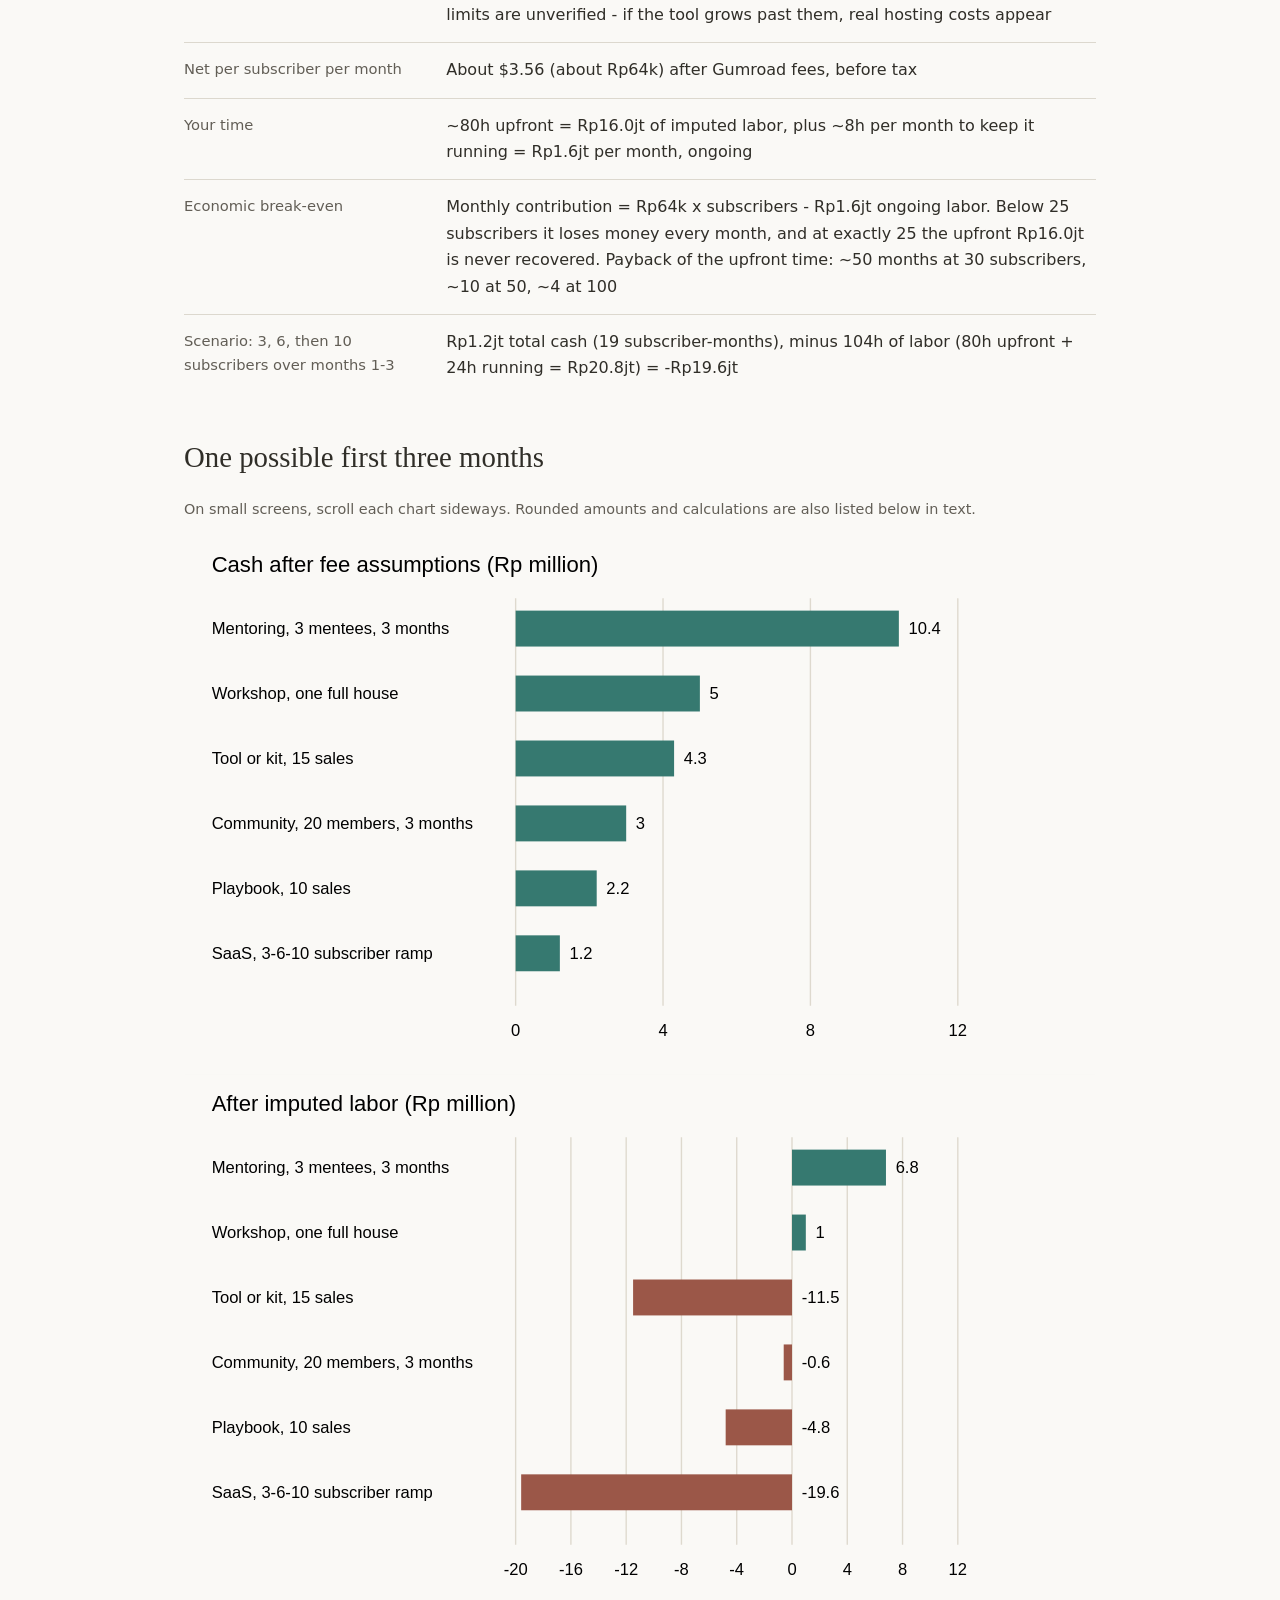
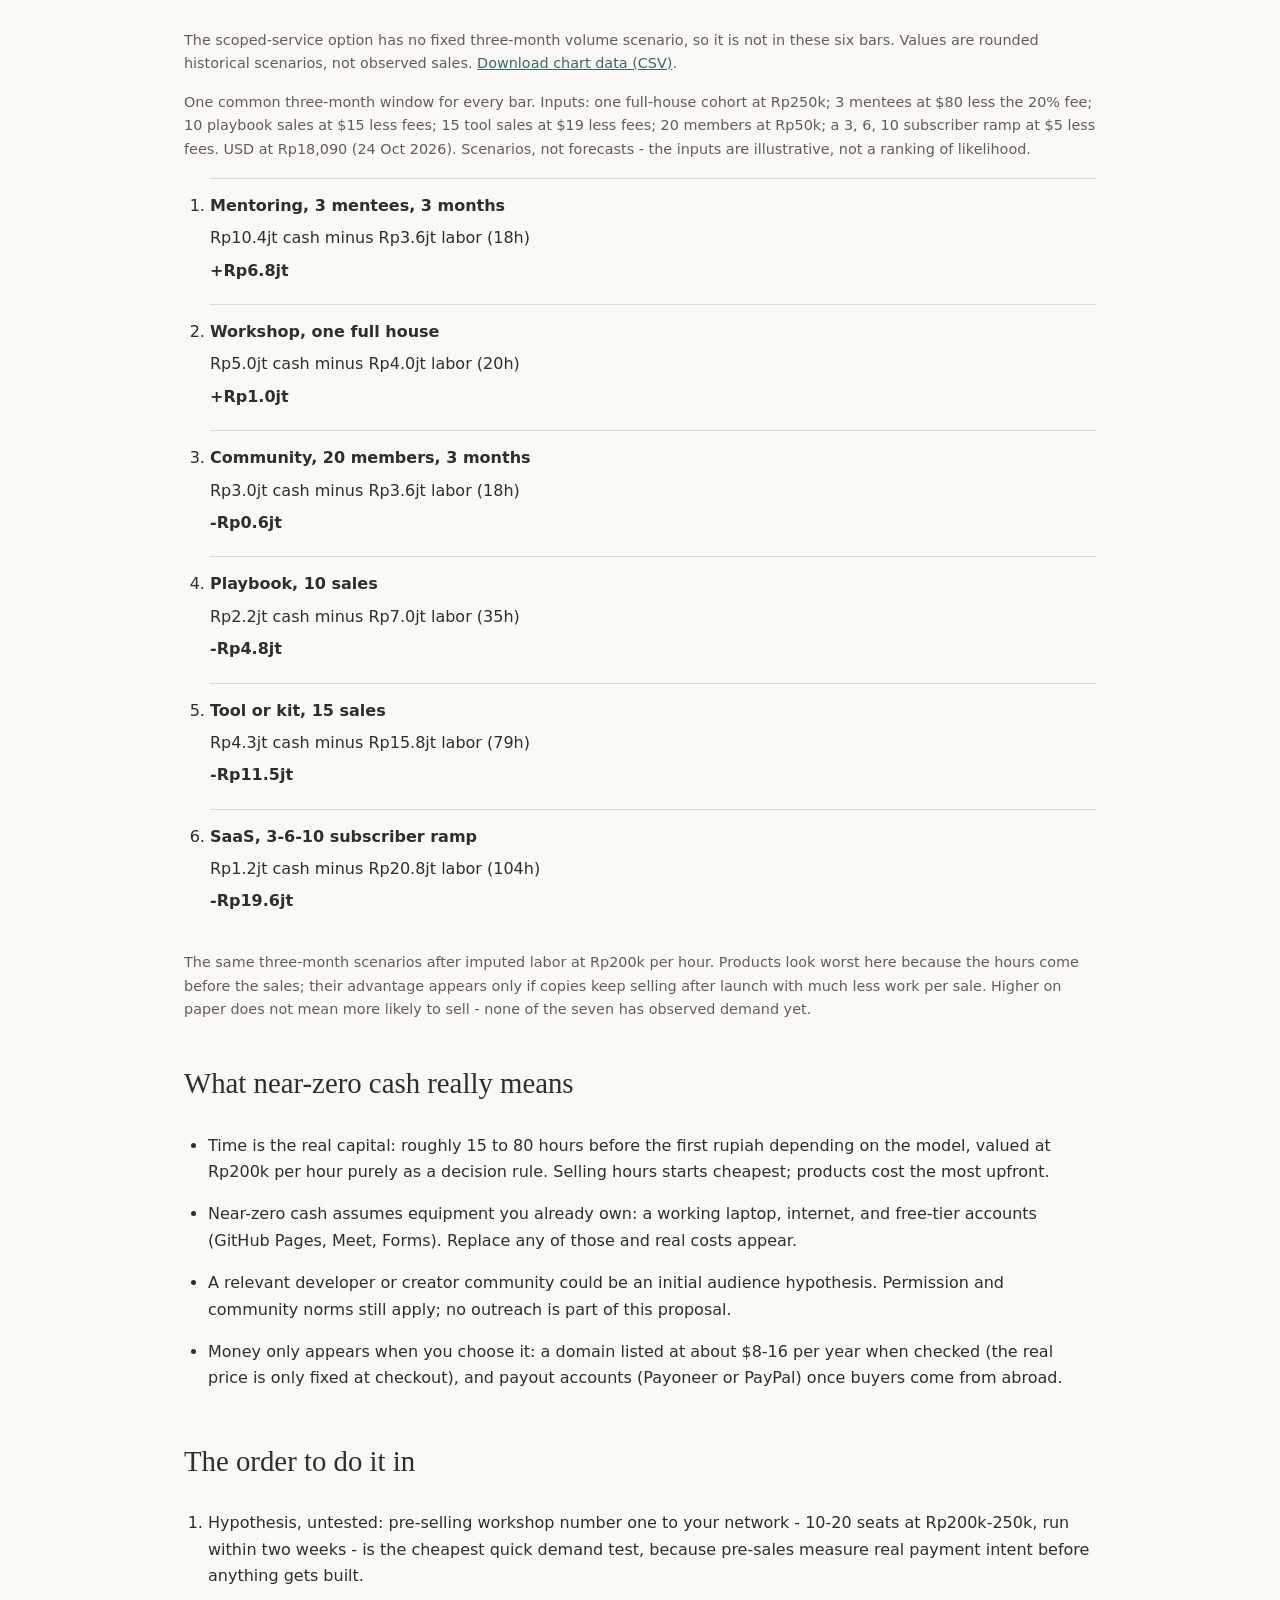
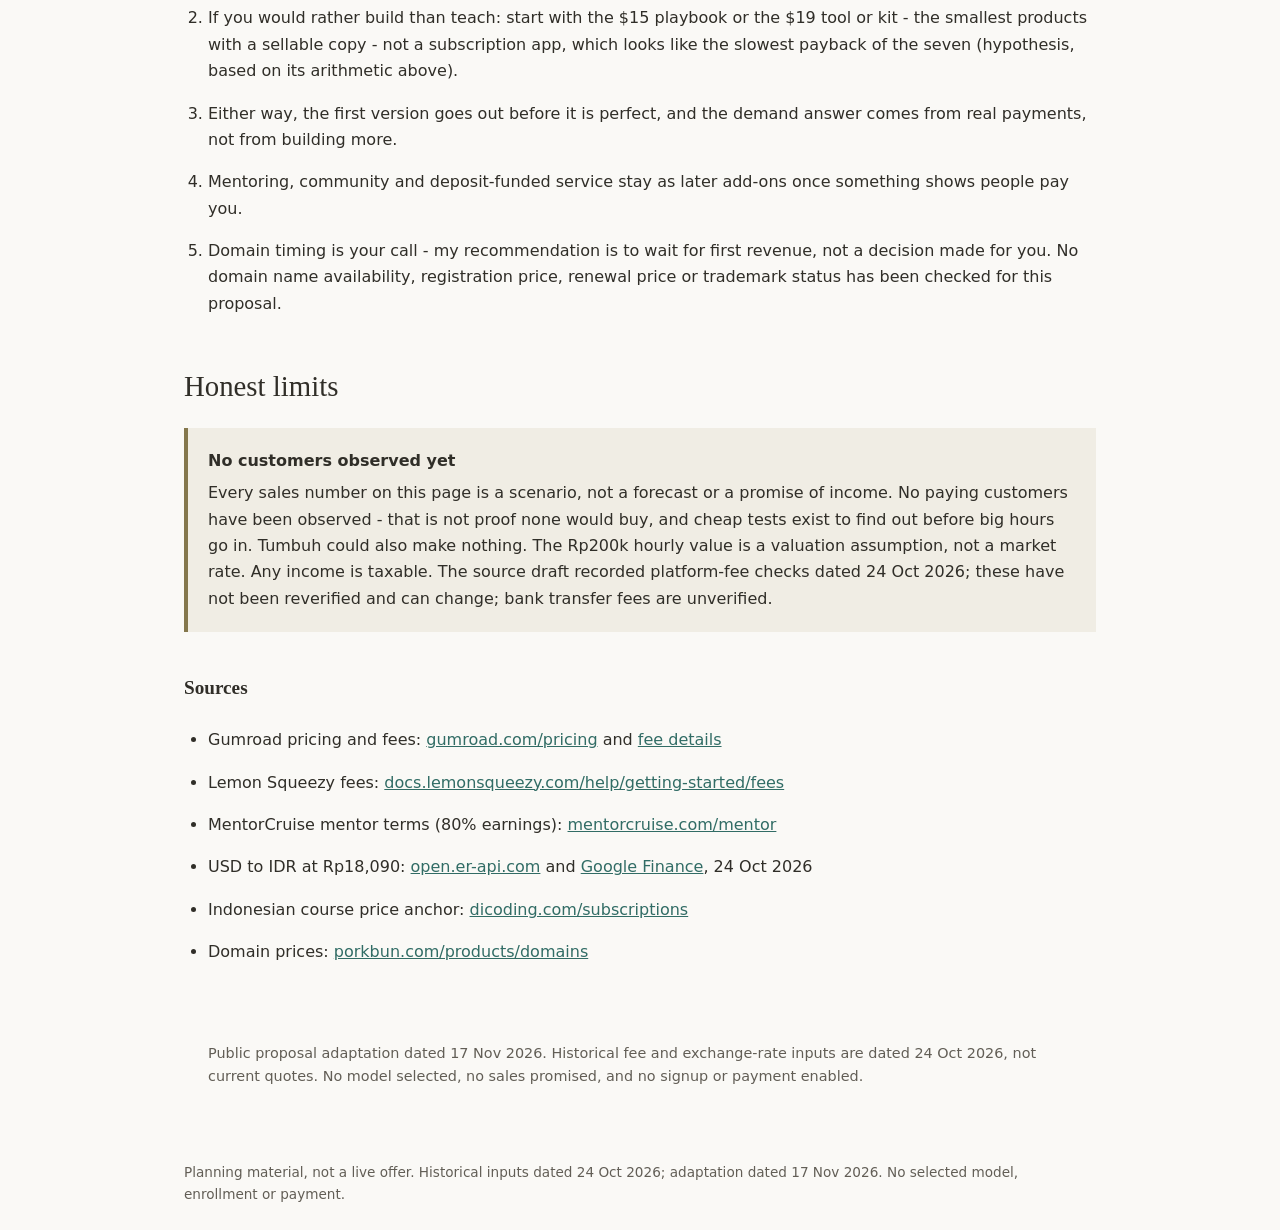
==== commit 88eb3aad: "Remove former name from current proposal site" ====
--- a/economics/index.html
+++ b/economics/index.html
@@ -1,2 +1,2 @@
 <!DOCTYPE html>
-<html lang="en"><head><meta charset="utf-8"/><meta content="width=device-width,initial-scale=1" name="viewport"/><title>Tumbuh - seven-model economics proposal</title><meta content="Unchosen business-model proposals and hypothetical estimates. No signup, sales or income promises." name="description"/><link href="../style.css" rel="stylesheet"/></head><body><nav aria-label="Main"><a href="../">Tumbuh proposals</a><a href="../economics/">Seven-model economics</a><a href="../workshop-proposal/">Workshop copy proposal</a></nav><main class="file-card" data-width="fluid" dir="auto"><header class="header"><h1 class="title">Can Tumbuh start from zero?</h1><p class="fact is-known">Historical proposal - inputs dated 24 Oct 2026</p><p class="intro">Possible with time instead of cash, assuming you already have a laptop, internet and free accounts. Seven models below, in two families - selling your hours, and building something once that sells without you in the room - each with cash cost, two kinds of break-even, and an explicit scenario. Your time is valued at Rp200k per hour - a valuation assumption, not a market rate. The source draft recorded platform-fee checks dated 24 Oct 2026; your own bank's transfer fees are unverified. Every sales number is a scenario - no paying customers have been observed yet, which says nothing about whether any would buy.</p></header><aside class="callout"><strong>Historical assumptions, not current platform advice</strong><p>Fee models, payout eligibility and free-tier limits may have changed. Formula checks and rounding notes are in <a href="assumptions.md">the assumptions note</a>. Workshop refund claims below are proposed terms only. No customer or income claim is made by publishing this proposal.</p></aside><aside class="callout bar"><span class="strong">Public planning draft - not a business launch</span><span>Tumbuh is a working project name, formerly Insting. These seven generic models and hypothetical calculations are proposals, not a selected business plan, current price quote, income forecast or offer for sale. Inputs were recorded on 24 Oct 2026 and have not been reverified for this 17 Nov adaptation. No signup, payment or booking is available. Domain and trademark availability are unchecked.</span></aside><section aria-labelledby=":R5:" class="group"><h2 class="group-heading" id=":R5:">The short answer</h2><p class="key bar">Zero cash works two ways. Sell your hours - workshop, mentoring, service - and payment should arrive sooner, but the hours repeat with every sale. Or build a product once - playbook, software tool, subscription app - and the first payment takes longer, but later copies need much less work per sale. Both are unproven hypotheses until someone pays.</p><div class="text"><p class="p">With near-zero cash in, cash ROI is undefined - the real input is your time. So each model shows a cash break-even and an economic break-even that counts your hours at Rp200k each. A scenario that sells less than the economic break-even loses money once your time is counted, and this page says so openly instead of hiding it in gross revenue. Consultation is not the only route. Shorter time to first payment is a hypothesis, not observed evidence.</p></div></section><section aria-labelledby=":R6:" class="group"><h2 class="group-heading" id=":R6:">The seven models</h2><section aria-labelledby=":R6m:" class="group"><h2 class="group-label" id=":R6m:">1. Pre-sold workshop: from skill to sellable offer</h2><dl class="facts"><div><dt>Cash to start</dt><dd><bdi>Near Rp 0 - assumes laptop, internet, Google Meet, Google Forms, manual bank transfer</bdi></dd></div><div><dt>Platform fees</dt><dd><bdi>None when collecting by manual transfer; your own bank's transfer fees, if any, are unverified - treat as a small sensitivity</bdi></dd></div><div><dt>Scope and time</dt><dd><bdi>2 sessions x 2 hours live, max 20 seats; ~20h total: 10h prep, 4h selling, 4h live, 2h support and refunds</bdi></dd></div><div><dt>Cash break-even</dt><dd><bdi>The first paid seat, because cash costs are near zero</bdi></dd></div><div><dt>Economic break-even</dt><dd><bdi>20 seats at Rp200k, or 16 at Rp250k - 20h x Rp200k = Rp4.0jt of imputed labor</bdi></dd></div><div><dt>Scenario: 15 seats at Rp200k</dt><dd><bdi>Rp3.0jt cash in, minus Rp4.0jt labor = -Rp1.0jt, before tax and refunds</bdi></dd></div><div><dt>Scenario: full house at Rp250k</dt><dd><bdi>20 seats = Rp5.0jt cash in, minus Rp4.0jt labor = +Rp1.0jt</bdi></dd></div><div><dt>Return on your time</dt><dd><bdi>Full house at Rp250k: +Rp1.0jt over Rp4.0jt imputed labor = a 25% labor-inclusive return, before fees, tax and refunds. Cash ROI is undefined when cash in is near zero</bdi></dd></div><div><dt>Cohort two onward</dt><dd><bdi>Prep drops to ~2h reusing material, ~12h total: break-even falls to 12 seats at Rp200k, and 15 seats turns +Rp600k</bdi></dd></div></dl></section><section aria-labelledby=":Ram:" class="group"><h2 class="group-label" id=":Ram:">2. Digital playbook or templates at $15</h2><dl class="facts"><div><dt>Cash to start</dt><dd><bdi>$0 - Gumroad and Lemon Squeezy are free to open</bdi></dd></div><div><dt>Historical fee assumptions (24 Oct 2026)</dt><dd><bdi>Gumroad 10% + 50c + card processing 2.9% + 30c; Lemon Squeezy 5% + 50c + 1.5% international + ~3% payout</bdi></dd></div><div><dt>Net per $15 sale</dt><dd><bdi>$12.26 (Gumroad) or $13.11 (Lemon Squeezy), after platform fees, before tax</bdi></dd></div><div><dt>Your time</dt><dd><bdi>~35h: 30h writing, 5h selling = Rp7.0jt (about $387) of imputed labor</bdi></dd></div><div><dt>Economic break-even</dt><dd><bdi>About 32 sales (Gumroad) or 30 (Lemon Squeezy)</bdi></dd></div><div><dt>Scenario: 10 sales in month one</dt><dd><bdi>$122.60 cash (about Rp2.2jt), minus Rp7.0jt labor = -Rp4.8jt; it only pays back if sales continue after month one</bdi></dd></div></dl></section><section aria-labelledby=":Rem:" class="group"><h2 class="group-label" id=":Rem:">3. 1:1 mentoring on MentorCruise</h2><dl class="facts"><div><dt>Cash to start</dt><dd><bdi>$0 - no membership fee for mentors</bdi></dd></div><div><dt>You keep</dt><dd><bdi>80% of the monthly rate you set</bdi></dd></div><div><dt>Your time</dt><dd><bdi>~2h per mentee per month (calls plus async) = Rp400k, about $22</bdi></dd></div><div><dt>Economic break-even</dt><dd><bdi>A monthly rate of about $28 or more per mentee covers the time</bdi></dd></div><div><dt>Scenario: 3 mentees at $80</dt><dd><bdi>$192/month cash after the 20% fee (about Rp3.5jt), minus Rp1.2jt labor = +Rp2.3jt per month</bdi></dd></div></dl><aside class="callout bar"><span class="strong">Payout route needs a check</span><span>The source draft assumed Stripe or PayPal payout. Current Indonesian eligibility, payout support, fees and identity requirements have not been checked for this adaptation. Confirm with the provider before relying on a route or counting income.</span></aside></section><section aria-labelledby=":Rim:" class="group"><h2 class="group-label" id=":Rim:">4. Paid insider community on Telegram</h2><dl class="facts"><div><dt>Cash to start</dt><dd><bdi>Rp 0</bdi></dd></div><div><dt>Price to test</dt><dd><bdi>Rp50k per member per month (assumption)</bdi></dd></div><div><dt>Your time</dt><dd><bdi>~6h per month of curated leads and content = Rp1.2jt of imputed labor, ongoing</bdi></dd></div><div><dt>Economic break-even</dt><dd><bdi>24 members - below that, the content work costs more than the memberships bring in</bdi></dd></div><div><dt>Scenario: 20 members</dt><dd><bdi>Rp1.0jt cash in, minus Rp1.2jt labor = -Rp200k per month</bdi></dd></div></dl></section><section aria-labelledby=":Rmm:" class="group"><h2 class="group-label" id=":Rmm:">5. Deposit-funded scoped service</h2><dl class="facts"><div><dt>The offer</dt><dd><bdi>A fixed-scope deliverable, for example: a sellable offer packaged with page and payment in one week</bdi></dd></div><div><dt>Price to test</dt><dd><bdi>Rp1.5-3jt per project, 50% deposit up front (assumption)</bdi></dd></div><div><dt>Your time</dt><dd><bdi>6-10h delivery = Rp1.2-2.0jt of imputed labor</bdi></dd></div><div><dt>Economic break-even</dt><dd><bdi>Rp1.5jt works only if delivery stays under 7.5h; at 10h it loses Rp500k. Rp3jt at 10h turns +Rp1.0jt</bdi></dd></div></dl><aside class="callout bar"><span class="strong">A deposit is not profit</span><span>A deposit collected before delivery is working capital plus a refund liability - you owe the work or the money back. It funds operations, but the project only makes economic sense if the price beats the hours. Scope and refund terms must be written before taking anyone's money.</span></aside></section><section aria-labelledby=":Rqm:" class="group"><h2 class="group-label" id=":Rqm:">6. A paid software tool or starter kit</h2><dl class="facts"><div><dt>The offer</dt><dd><bdi>Build once, sell copies: for example a small Python tool or a generic starter kit, sold on Gumroad at $19</bdi></dd></div><div><dt>Cash to start</dt><dd><bdi>$0 - static page on GitHub Pages, payment and delivery via Gumroad; no server to run</bdi></dd></div><div><dt>Net per $19 sale</dt><dd><bdi>$15.75 (Gumroad) or $16.70 (Lemon Squeezy), after platform fees, before tax - about Rp285k or Rp302k</bdi></dd></div><div><dt>Your time</dt><dd><bdi>~70h upfront: 55h build, 5h docs, 10h selling = Rp14.0jt (about $774) of imputed labor; then ~3h per month of support and updates</bdi></dd></div><div><dt>Economic break-even</dt><dd><bdi>About 50 sales (Gumroad) or 47 (Lemon Squeezy) to cover the upfront time, plus about 2-3 sales per month to cover ongoing support</bdi></dd></div><div><dt>Scenario: 15 sales in three months</dt><dd><bdi>$236 cash (about Rp4.3jt), minus 79h of labor (70h upfront + 9h support = Rp15.8jt) = -Rp11.5jt; it pays back only if copies keep selling without much new work</bdi></dd></div></dl></section><section aria-labelledby=":Rum:" class="group"><h2 class="group-label" id=":Rum:">7. A small subscription tool (micro-SaaS)</h2><dl class="facts"><div><dt>The offer</dt><dd><bdi>A niche $5 per month utility. Revenue recurs with much less work per subscriber; likely the slowest of the seven to pay back (hypothesis - there is no demand data)</bdi></dd></div><div><dt>Cash to start</dt><dd><bdi>$0 at low usage on free hosting tiers (GitHub Pages, Cloudflare, Vercel); usage limits are unverified - if the tool grows past them, real hosting costs appear</bdi></dd></div><div><dt>Net per subscriber per month</dt><dd><bdi>About $3.56 (about Rp64k) after Gumroad fees, before tax</bdi></dd></div><div><dt>Your time</dt><dd><bdi>~80h upfront = Rp16.0jt of imputed labor, plus ~8h per month to keep it running = Rp1.6jt per month, ongoing</bdi></dd></div><div><dt>Economic break-even</dt><dd><bdi>Monthly contribution = Rp64k x subscribers - Rp1.6jt ongoing labor. Below 25 subscribers it loses money every month, and at exactly 25 the upfront Rp16.0jt is never recovered. Payback of the upfront time: ~50 months at 30 subscribers, ~10 at 50, ~4 at 100</bdi></dd></div><div><dt>Scenario: 3, 6, then 10 subscribers over months 1-3</dt><dd><bdi>Rp1.2jt total cash (19 subscriber-months), minus 104h of labor (80h upfront + 24h running = Rp20.8jt) = -Rp19.6jt</bdi></dd></div></dl></section></section><section aria-labelledby=":R7:" class="group"><h2 class="group-heading" id=":R7:">One possible first three months</h2><p class="caption">On small screens, scroll each chart sideways. Rounded amounts and calculations are also listed below in text.</p><div aria-label="Chart, scroll horizontally to inspect labels. Exact rounded amounts are in the CSV and results below." class="chart-wrap" tabindex="0"><svg aria-label="Cash after fee assumptions" role="img" viewbox="0 0 660 390" xmlns="http://www.w3.org/2000/svg"><rect fill="#faf9f6" height="390" width="660"></rect><text font-family="sans-serif" font-size="16" x="20" y="26">Cash after fee assumptions (Rp million)</text><line stroke="#ded9ce" x1="240.0" x2="240.0" y1="45" y2="340"></line><text font-family="sans-serif" font-size="12" text-anchor="middle" x="240.0" y="362">0</text><line stroke="#ded9ce" x1="346.66666666666663" x2="346.66666666666663" y1="45" y2="340"></line><text font-family="sans-serif" font-size="12" text-anchor="middle" x="346.66666666666663" y="362">4</text><line stroke="#ded9ce" x1="453.3333333333333" x2="453.3333333333333" y1="45" y2="340"></line><text font-family="sans-serif" font-size="12" text-anchor="middle" x="453.3333333333333" y="362">8</text><line stroke="#ded9ce" x1="560.0" x2="560.0" y1="45" y2="340"></line><text font-family="sans-serif" font-size="12" text-anchor="middle" x="560.0" y="362">12</text><text font-family="sans-serif" font-size="12" x="20" y="71">Mentoring, 3 mentees, 3 months</text><rect fill="#367970" height="26" width="277.33333333333337" x="240.0" y="54"></rect><text font-family="sans-serif" font-size="12" x="524.3333333333334" y="71">10.4</text><text font-family="sans-serif" font-size="12" x="20" y="118">Workshop, one full house</text><rect fill="#367970" height="26" width="133.33333333333337" x="240.0" y="101"></rect><text font-family="sans-serif" font-size="12" x="380.33333333333337" y="118">5</text><text font-family="sans-serif" font-size="12" x="20" y="165">Tool or kit, 15 sales</text><rect fill="#367970" height="26" width="114.66666666666669" x="240.0" y="148"></rect><text font-family="sans-serif" font-size="12" x="361.6666666666667" y="165">4.3</text><text font-family="sans-serif" font-size="12" x="20" y="212">Community, 20 members, 3 months</text><rect fill="#367970" height="26" width="80.0" x="240.0" y="195"></rect><text font-family="sans-serif" font-size="12" x="327.0" y="212">3</text><text font-family="sans-serif" font-size="12" x="20" y="259">Playbook, 10 sales</text><rect fill="#367970" height="26" width="58.666666666666686" x="240.0" y="242"></rect><text font-family="sans-serif" font-size="12" x="305.6666666666667" y="259">2.2</text><text font-family="sans-serif" font-size="12" x="20" y="306">SaaS, 3-6-10 subscriber ramp</text><rect fill="#367970" height="26" width="32.0" x="240.0" y="289"></rect><text font-family="sans-serif" font-size="12" x="279.0" y="306">1.2</text></svg></div><div aria-label="Chart, scroll horizontally to inspect labels. Exact rounded amounts are in the CSV and results below." class="chart-wrap" tabindex="0"><svg aria-label="After imputed labor" role="img" viewbox="0 0 660 390" xmlns="http://www.w3.org/2000/svg"><rect fill="#faf9f6" height="390" width="660"></rect><text font-family="sans-serif" font-size="16" x="20" y="26">After imputed labor (Rp million)</text><line stroke="#ded9ce" x1="240.0" x2="240.0" y1="45" y2="340"></line><text font-family="sans-serif" font-size="12" text-anchor="middle" x="240.0" y="362">-20</text><line stroke="#ded9ce" x1="280.0" x2="280.0" y1="45" y2="340"></line><text font-family="sans-serif" font-size="12" text-anchor="middle" x="280.0" y="362">-16</text><line stroke="#ded9ce" x1="320.0" x2="320.0" y1="45" y2="340"></line><text font-family="sans-serif" font-size="12" text-anchor="middle" x="320.0" y="362">-12</text><line stroke="#ded9ce" x1="360.0" x2="360.0" y1="45" y2="340"></line><text font-family="sans-serif" font-size="12" text-anchor="middle" x="360.0" y="362">-8</text><line stroke="#ded9ce" x1="400.0" x2="400.0" y1="45" y2="340"></line><text font-family="sans-serif" font-size="12" text-anchor="middle" x="400.0" y="362">-4</text><line stroke="#ded9ce" x1="440.0" x2="440.0" y1="45" y2="340"></line><text font-family="sans-serif" font-size="12" text-anchor="middle" x="440.0" y="362">0</text><line stroke="#ded9ce" x1="480.0" x2="480.0" y1="45" y2="340"></line><text font-family="sans-serif" font-size="12" text-anchor="middle" x="480.0" y="362">4</text><line stroke="#ded9ce" x1="520.0" x2="520.0" y1="45" y2="340"></line><text font-family="sans-serif" font-size="12" text-anchor="middle" x="520.0" y="362">8</text><line stroke="#ded9ce" x1="560.0" x2="560.0" y1="45" y2="340"></line><text font-family="sans-serif" font-size="12" text-anchor="middle" x="560.0" y="362">12</text><text font-family="sans-serif" font-size="12" x="20" y="71">Mentoring, 3 mentees, 3 months</text><rect fill="#367970" height="26" width="68.0" x="440.0" y="54"></rect><text font-family="sans-serif" font-size="12" x="515.0" y="71">6.8</text><text font-family="sans-serif" font-size="12" x="20" y="118">Workshop, one full house</text><rect fill="#367970" height="26" width="10.0" x="440.0" y="101"></rect><text font-family="sans-serif" font-size="12" x="457.0" y="118">1</text><text font-family="sans-serif" font-size="12" x="20" y="165">Tool or kit, 15 sales</text><rect fill="#9b5748" height="26" width="115.0" x="325.0" y="148"></rect><text font-family="sans-serif" font-size="12" x="447.0" y="165">-11.5</text><text font-family="sans-serif" font-size="12" x="20" y="212">Community, 20 members, 3 months</text><rect fill="#9b5748" height="26" width="6.0" x="434.0" y="195"></rect><text font-family="sans-serif" font-size="12" x="447.0" y="212">-0.6</text><text font-family="sans-serif" font-size="12" x="20" y="259">Playbook, 10 sales</text><rect fill="#9b5748" height="26" width="48.0" x="392.0" y="242"></rect><text font-family="sans-serif" font-size="12" x="447.0" y="259">-4.8</text><text font-family="sans-serif" font-size="12" x="20" y="306">SaaS, 3-6-10 subscriber ramp</text><rect fill="#9b5748" height="26" width="196.0" x="244.0" y="289"></rect><text font-family="sans-serif" font-size="12" x="447.0" y="306">-19.6</text></svg></div><p class="caption">The scoped-service option has no fixed three-month volume scenario, so it is not in these six bars. Values are rounded historical scenarios, not observed sales. <a href="scenarios.csv">Download chart data (CSV)</a>.</p><p class="caption">One common three-month window for every bar. Inputs: one full-house cohort at Rp250k; 3 mentees at $80 less the 20% fee; 10 playbook sales at $15 less fees; 15 tool sales at $19 less fees; 20 members at Rp50k; a 3, 6, 10 subscriber ramp at $5 less fees. USD at Rp18,090 (24 Oct 2026). Scenarios, not forecasts - the inputs are illustrative, not a ranking of likelihood.</p><ol class="scenario-results"><li><strong>Mentoring, 3 mentees, 3 months</strong><p>Rp10.4jt cash minus Rp3.6jt labor (18h)</p><p><strong>+Rp6.8jt</strong></p></li><li><strong>Workshop, one full house</strong><p>Rp5.0jt cash minus Rp4.0jt labor (20h)</p><p><strong>+Rp1.0jt</strong></p></li><li><strong>Community, 20 members, 3 months</strong><p>Rp3.0jt cash minus Rp3.6jt labor (18h)</p><p><strong>-Rp0.6jt</strong></p></li><li><strong>Playbook, 10 sales</strong><p>Rp2.2jt cash minus Rp7.0jt labor (35h)</p><p><strong>-Rp4.8jt</strong></p></li><li><strong>Tool or kit, 15 sales</strong><p>Rp4.3jt cash minus Rp15.8jt labor (79h)</p><p><strong>-Rp11.5jt</strong></p></li><li><strong>SaaS, 3-6-10 subscriber ramp</strong><p>Rp1.2jt cash minus Rp20.8jt labor (104h)</p><p><strong>-Rp19.6jt</strong></p></li></ol><p class="caption">The same three-month scenarios after imputed labor at Rp200k per hour. Products look worst here because the hours come before the sales; their advantage appears only if copies keep selling after launch with much less work per sale. Higher on paper does not mean more likely to sell - none of the seven has observed demand yet.</p></section><section aria-labelledby=":R8:" class="group"><h2 class="group-heading" id=":R8:">What near-zero cash really means</h2><ul class="bullets"><li>Time is the real capital: roughly 15 to 80 hours before the first rupiah depending on the model, valued at Rp200k per hour purely as a decision rule. Selling hours starts cheapest; products cost the most upfront.</li><li>Near-zero cash assumes equipment you already own: a working laptop, internet, and free-tier accounts (GitHub Pages, Meet, Forms). Replace any of those and real costs appear.</li><li>A relevant developer or creator community could be an initial audience hypothesis. Permission and community norms still apply; no outreach is part of this proposal.</li><li>Money only appears when you choose it: a domain listed at about $8-16 per year when checked (the real price is only fixed at checkout), and payout accounts (Payoneer or PayPal) once buyers come from abroad.</li></ul></section><section aria-labelledby=":R9:" class="group"><h2 class="group-heading" id=":R9:">The order to do it in</h2><ol class="steps"><li><span class="step-n">1</span><span>Hypothesis, untested: pre-selling workshop number one to your network - 10-20 seats at Rp200k-250k, run within two weeks - is the cheapest quick demand test, because pre-sales measure real payment intent before anything gets built.</span></li><li><span class="step-n">2</span><span>If you would rather build than teach: start with the $15 playbook or the $19 tool or kit - the smallest products with a sellable copy - not a subscription app, which looks like the slowest payback of the seven (hypothesis, based on its arithmetic above).</span></li><li><span class="step-n">3</span><span>Either way, the first version goes out before it is perfect, and the demand answer comes from real payments, not from building more.</span></li><li><span class="step-n">4</span><span>Mentoring, community and deposit-funded service stay as later add-ons once something shows people pay you.</span></li><li><span class="step-n">5</span><span>Domain timing is your call - my recommendation is to wait for first revenue, not a decision made for you. Historical former-name example, not a Tumbuh availability check: insting.org was listed at about $8 first year, $12 renewal on Porkbun's pricing page when checked; price and availability are only fixed at checkout, and insting.com was reported parked at a premium marketplace.</span></li></ol></section><section aria-labelledby=":Ra:" class="group"><h2 class="group-heading" id=":Ra:">Honest limits</h2><aside class="callout bar"><span class="strong">No customers observed yet</span><span>Every sales number on this page is a scenario, not a forecast or a promise of income. No paying customers have been observed - that is not proof none would buy, and cheap tests exist to find out before big hours go in. Tumbuh could also make nothing. The Rp200k hourly value is a valuation assumption, not a market rate. Any income is taxable. The source draft recorded platform-fee checks dated 24 Oct 2026; these have not been reverified and can change; bank transfer fees are unverified.</span></aside></section><section aria-labelledby=":Rb:" class="group"><h2 class="group-label" id=":Rb:">Sources</h2><ul class="bullets"><li>Gumroad pricing and fees: <a class="link" href="https://gumroad.com/pricing" rel="noopener noreferrer">gumroad.com/pricing</a> and <a class="link" href="https://gumroad.com/help/article/66-gumroads-fees" rel="noopener noreferrer">fee details</a></li><li>Lemon Squeezy fees: <a class="link" href="https://docs.lemonsqueezy.com/help/getting-started/fees" rel="noopener noreferrer">docs.lemonsqueezy.com/help/getting-started/fees</a></li><li>MentorCruise mentor terms (80% earnings): <a class="link" href="https://mentorcruise.com/mentor/" rel="noopener noreferrer">mentorcruise.com/mentor</a></li><li>USD to IDR at Rp18,090: <a class="link" href="https://open.er-api.com/v6/latest/USD" rel="noopener noreferrer">open.er-api.com</a> and <a class="link" href="https://www.google.com/finance/quote/USD-IDR" rel="noopener noreferrer">Google Finance</a>, 24 Oct 2026</li><li>Indonesian course price anchor: <a class="link" href="https://www.dicoding.com/subscriptions/purchases" rel="noopener noreferrer">dicoding.com/subscriptions</a></li><li>Domain prices: <a class="link" href="https://porkbun.com/products/domains" rel="noopener noreferrer">porkbun.com/products/domains</a></li></ul></section><footer class="closing">Public proposal adaptation dated 17 Nov 2026. Historical fee and exchange-rate inputs are dated 24 Oct 2026, not current quotes. No model selected, no sales promised, and no signup or payment enabled.</footer></main><footer>Planning material, not a live offer. Historical inputs dated 24 Oct 2026; adaptation dated 17 Nov 2026. No selected model, enrollment or payment.</footer></body></html>+<html lang="en"><head><meta charset="utf-8"/><meta content="width=device-width,initial-scale=1" name="viewport"/><title>Tumbuh - seven-model economics proposal</title><meta content="Unchosen business-model proposals and hypothetical estimates. No signup, sales or income promises." name="description"/><link href="../style.css" rel="stylesheet"/></head><body><nav aria-label="Main"><a href="../">Tumbuh proposals</a><a href="../economics/">Seven-model economics</a><a href="../workshop-proposal/">Workshop copy proposal</a></nav><main class="file-card" data-width="fluid" dir="auto"><header class="header"><h1 class="title">Can Tumbuh start from zero?</h1><p class="fact is-known">Historical proposal - inputs dated 24 Oct 2026</p><p class="intro">Possible with time instead of cash, assuming you already have a laptop, internet and free accounts. Seven models below, in two families - selling your hours, and building something once that sells without you in the room - each with cash cost, two kinds of break-even, and an explicit scenario. Your time is valued at Rp200k per hour - a valuation assumption, not a market rate. The source draft recorded platform-fee checks dated 24 Oct 2026; your own bank's transfer fees are unverified. Every sales number is a scenario - no paying customers have been observed yet, which says nothing about whether any would buy.</p></header><aside class="callout"><strong>Historical assumptions, not current platform advice</strong><p>Fee models, payout eligibility and free-tier limits may have changed. Formula checks and rounding notes are in <a href="assumptions.md">the assumptions note</a>. Workshop refund claims below are proposed terms only. No customer or income claim is made by publishing this proposal.</p></aside><aside class="callout bar"><span class="strong">Public planning draft - not a business launch</span><span>These seven generic models and hypothetical calculations are proposals, not a selected business plan, current price quote, income forecast or offer for sale. Inputs were recorded on 24 Oct 2026 and have not been reverified for this 17 Nov adaptation. No signup, payment or booking is available. Domain and trademark availability are unchecked.</span></aside><section aria-labelledby=":R5:" class="group"><h2 class="group-heading" id=":R5:">The short answer</h2><p class="key bar">Zero cash works two ways. Sell your hours - workshop, mentoring, service - and payment should arrive sooner, but the hours repeat with every sale. Or build a product once - playbook, software tool, subscription app - and the first payment takes longer, but later copies need much less work per sale. Both are unproven hypotheses until someone pays.</p><div class="text"><p class="p">With near-zero cash in, cash ROI is undefined - the real input is your time. So each model shows a cash break-even and an economic break-even that counts your hours at Rp200k each. A scenario that sells less than the economic break-even loses money once your time is counted, and this page says so openly instead of hiding it in gross revenue. Consultation is not the only route. Shorter time to first payment is a hypothesis, not observed evidence.</p></div></section><section aria-labelledby=":R6:" class="group"><h2 class="group-heading" id=":R6:">The seven models</h2><section aria-labelledby=":R6m:" class="group"><h2 class="group-label" id=":R6m:">1. Pre-sold workshop: from skill to sellable offer</h2><dl class="facts"><div><dt>Cash to start</dt><dd><bdi>Near Rp 0 - assumes laptop, internet, Google Meet, Google Forms, manual bank transfer</bdi></dd></div><div><dt>Platform fees</dt><dd><bdi>None when collecting by manual transfer; your own bank's transfer fees, if any, are unverified - treat as a small sensitivity</bdi></dd></div><div><dt>Scope and time</dt><dd><bdi>2 sessions x 2 hours live, max 20 seats; ~20h total: 10h prep, 4h selling, 4h live, 2h support and refunds</bdi></dd></div><div><dt>Cash break-even</dt><dd><bdi>The first paid seat, because cash costs are near zero</bdi></dd></div><div><dt>Economic break-even</dt><dd><bdi>20 seats at Rp200k, or 16 at Rp250k - 20h x Rp200k = Rp4.0jt of imputed labor</bdi></dd></div><div><dt>Scenario: 15 seats at Rp200k</dt><dd><bdi>Rp3.0jt cash in, minus Rp4.0jt labor = -Rp1.0jt, before tax and refunds</bdi></dd></div><div><dt>Scenario: full house at Rp250k</dt><dd><bdi>20 seats = Rp5.0jt cash in, minus Rp4.0jt labor = +Rp1.0jt</bdi></dd></div><div><dt>Return on your time</dt><dd><bdi>Full house at Rp250k: +Rp1.0jt over Rp4.0jt imputed labor = a 25% labor-inclusive return, before fees, tax and refunds. Cash ROI is undefined when cash in is near zero</bdi></dd></div><div><dt>Cohort two onward</dt><dd><bdi>Prep drops to ~2h reusing material, ~12h total: break-even falls to 12 seats at Rp200k, and 15 seats turns +Rp600k</bdi></dd></div></dl></section><section aria-labelledby=":Ram:" class="group"><h2 class="group-label" id=":Ram:">2. Digital playbook or templates at $15</h2><dl class="facts"><div><dt>Cash to start</dt><dd><bdi>$0 - Gumroad and Lemon Squeezy are free to open</bdi></dd></div><div><dt>Historical fee assumptions (24 Oct 2026)</dt><dd><bdi>Gumroad 10% + 50c + card processing 2.9% + 30c; Lemon Squeezy 5% + 50c + 1.5% international + ~3% payout</bdi></dd></div><div><dt>Net per $15 sale</dt><dd><bdi>$12.26 (Gumroad) or $13.11 (Lemon Squeezy), after platform fees, before tax</bdi></dd></div><div><dt>Your time</dt><dd><bdi>~35h: 30h writing, 5h selling = Rp7.0jt (about $387) of imputed labor</bdi></dd></div><div><dt>Economic break-even</dt><dd><bdi>About 32 sales (Gumroad) or 30 (Lemon Squeezy)</bdi></dd></div><div><dt>Scenario: 10 sales in month one</dt><dd><bdi>$122.60 cash (about Rp2.2jt), minus Rp7.0jt labor = -Rp4.8jt; it only pays back if sales continue after month one</bdi></dd></div></dl></section><section aria-labelledby=":Rem:" class="group"><h2 class="group-label" id=":Rem:">3. 1:1 mentoring on MentorCruise</h2><dl class="facts"><div><dt>Cash to start</dt><dd><bdi>$0 - no membership fee for mentors</bdi></dd></div><div><dt>You keep</dt><dd><bdi>80% of the monthly rate you set</bdi></dd></div><div><dt>Your time</dt><dd><bdi>~2h per mentee per month (calls plus async) = Rp400k, about $22</bdi></dd></div><div><dt>Economic break-even</dt><dd><bdi>A monthly rate of about $28 or more per mentee covers the time</bdi></dd></div><div><dt>Scenario: 3 mentees at $80</dt><dd><bdi>$192/month cash after the 20% fee (about Rp3.5jt), minus Rp1.2jt labor = +Rp2.3jt per month</bdi></dd></div></dl><aside class="callout bar"><span class="strong">Payout route needs a check</span><span>The source draft assumed Stripe or PayPal payout. Current Indonesian eligibility, payout support, fees and identity requirements have not been checked for this adaptation. Confirm with the provider before relying on a route or counting income.</span></aside></section><section aria-labelledby=":Rim:" class="group"><h2 class="group-label" id=":Rim:">4. Paid insider community on Telegram</h2><dl class="facts"><div><dt>Cash to start</dt><dd><bdi>Rp 0</bdi></dd></div><div><dt>Price to test</dt><dd><bdi>Rp50k per member per month (assumption)</bdi></dd></div><div><dt>Your time</dt><dd><bdi>~6h per month of curated leads and content = Rp1.2jt of imputed labor, ongoing</bdi></dd></div><div><dt>Economic break-even</dt><dd><bdi>24 members - below that, the content work costs more than the memberships bring in</bdi></dd></div><div><dt>Scenario: 20 members</dt><dd><bdi>Rp1.0jt cash in, minus Rp1.2jt labor = -Rp200k per month</bdi></dd></div></dl></section><section aria-labelledby=":Rmm:" class="group"><h2 class="group-label" id=":Rmm:">5. Deposit-funded scoped service</h2><dl class="facts"><div><dt>The offer</dt><dd><bdi>A fixed-scope deliverable, for example: a sellable offer packaged with page and payment in one week</bdi></dd></div><div><dt>Price to test</dt><dd><bdi>Rp1.5-3jt per project, 50% deposit up front (assumption)</bdi></dd></div><div><dt>Your time</dt><dd><bdi>6-10h delivery = Rp1.2-2.0jt of imputed labor</bdi></dd></div><div><dt>Economic break-even</dt><dd><bdi>Rp1.5jt works only if delivery stays under 7.5h; at 10h it loses Rp500k. Rp3jt at 10h turns +Rp1.0jt</bdi></dd></div></dl><aside class="callout bar"><span class="strong">A deposit is not profit</span><span>A deposit collected before delivery is working capital plus a refund liability - you owe the work or the money back. It funds operations, but the project only makes economic sense if the price beats the hours. Scope and refund terms must be written before taking anyone's money.</span></aside></section><section aria-labelledby=":Rqm:" class="group"><h2 class="group-label" id=":Rqm:">6. A paid software tool or starter kit</h2><dl class="facts"><div><dt>The offer</dt><dd><bdi>Build once, sell copies: for example a small Python tool or a generic starter kit, sold on Gumroad at $19</bdi></dd></div><div><dt>Cash to start</dt><dd><bdi>$0 - static page on GitHub Pages, payment and delivery via Gumroad; no server to run</bdi></dd></div><div><dt>Net per $19 sale</dt><dd><bdi>$15.75 (Gumroad) or $16.70 (Lemon Squeezy), after platform fees, before tax - about Rp285k or Rp302k</bdi></dd></div><div><dt>Your time</dt><dd><bdi>~70h upfront: 55h build, 5h docs, 10h selling = Rp14.0jt (about $774) of imputed labor; then ~3h per month of support and updates</bdi></dd></div><div><dt>Economic break-even</dt><dd><bdi>About 50 sales (Gumroad) or 47 (Lemon Squeezy) to cover the upfront time, plus about 2-3 sales per month to cover ongoing support</bdi></dd></div><div><dt>Scenario: 15 sales in three months</dt><dd><bdi>$236 cash (about Rp4.3jt), minus 79h of labor (70h upfront + 9h support = Rp15.8jt) = -Rp11.5jt; it pays back only if copies keep selling without much new work</bdi></dd></div></dl></section><section aria-labelledby=":Rum:" class="group"><h2 class="group-label" id=":Rum:">7. A small subscription tool (micro-SaaS)</h2><dl class="facts"><div><dt>The offer</dt><dd><bdi>A niche $5 per month utility. Revenue recurs with much less work per subscriber; likely the slowest of the seven to pay back (hypothesis - there is no demand data)</bdi></dd></div><div><dt>Cash to start</dt><dd><bdi>$0 at low usage on free hosting tiers (GitHub Pages, Cloudflare, Vercel); usage limits are unverified - if the tool grows past them, real hosting costs appear</bdi></dd></div><div><dt>Net per subscriber per month</dt><dd><bdi>About $3.56 (about Rp64k) after Gumroad fees, before tax</bdi></dd></div><div><dt>Your time</dt><dd><bdi>~80h upfront = Rp16.0jt of imputed labor, plus ~8h per month to keep it running = Rp1.6jt per month, ongoing</bdi></dd></div><div><dt>Economic break-even</dt><dd><bdi>Monthly contribution = Rp64k x subscribers - Rp1.6jt ongoing labor. Below 25 subscribers it loses money every month, and at exactly 25 the upfront Rp16.0jt is never recovered. Payback of the upfront time: ~50 months at 30 subscribers, ~10 at 50, ~4 at 100</bdi></dd></div><div><dt>Scenario: 3, 6, then 10 subscribers over months 1-3</dt><dd><bdi>Rp1.2jt total cash (19 subscriber-months), minus 104h of labor (80h upfront + 24h running = Rp20.8jt) = -Rp19.6jt</bdi></dd></div></dl></section></section><section aria-labelledby=":R7:" class="group"><h2 class="group-heading" id=":R7:">One possible first three months</h2><p class="caption">On small screens, scroll each chart sideways. Rounded amounts and calculations are also listed below in text.</p><div aria-label="Chart, scroll horizontally to inspect labels. Exact rounded amounts are in the CSV and results below." class="chart-wrap" tabindex="0"><svg aria-label="Cash after fee assumptions" role="img" viewbox="0 0 660 390" xmlns="http://www.w3.org/2000/svg"><rect fill="#faf9f6" height="390" width="660"></rect><text font-family="sans-serif" font-size="16" x="20" y="26">Cash after fee assumptions (Rp million)</text><line stroke="#ded9ce" x1="240.0" x2="240.0" y1="45" y2="340"></line><text font-family="sans-serif" font-size="12" text-anchor="middle" x="240.0" y="362">0</text><line stroke="#ded9ce" x1="346.66666666666663" x2="346.66666666666663" y1="45" y2="340"></line><text font-family="sans-serif" font-size="12" text-anchor="middle" x="346.66666666666663" y="362">4</text><line stroke="#ded9ce" x1="453.3333333333333" x2="453.3333333333333" y1="45" y2="340"></line><text font-family="sans-serif" font-size="12" text-anchor="middle" x="453.3333333333333" y="362">8</text><line stroke="#ded9ce" x1="560.0" x2="560.0" y1="45" y2="340"></line><text font-family="sans-serif" font-size="12" text-anchor="middle" x="560.0" y="362">12</text><text font-family="sans-serif" font-size="12" x="20" y="71">Mentoring, 3 mentees, 3 months</text><rect fill="#367970" height="26" width="277.33333333333337" x="240.0" y="54"></rect><text font-family="sans-serif" font-size="12" x="524.3333333333334" y="71">10.4</text><text font-family="sans-serif" font-size="12" x="20" y="118">Workshop, one full house</text><rect fill="#367970" height="26" width="133.33333333333337" x="240.0" y="101"></rect><text font-family="sans-serif" font-size="12" x="380.33333333333337" y="118">5</text><text font-family="sans-serif" font-size="12" x="20" y="165">Tool or kit, 15 sales</text><rect fill="#367970" height="26" width="114.66666666666669" x="240.0" y="148"></rect><text font-family="sans-serif" font-size="12" x="361.6666666666667" y="165">4.3</text><text font-family="sans-serif" font-size="12" x="20" y="212">Community, 20 members, 3 months</text><rect fill="#367970" height="26" width="80.0" x="240.0" y="195"></rect><text font-family="sans-serif" font-size="12" x="327.0" y="212">3</text><text font-family="sans-serif" font-size="12" x="20" y="259">Playbook, 10 sales</text><rect fill="#367970" height="26" width="58.666666666666686" x="240.0" y="242"></rect><text font-family="sans-serif" font-size="12" x="305.6666666666667" y="259">2.2</text><text font-family="sans-serif" font-size="12" x="20" y="306">SaaS, 3-6-10 subscriber ramp</text><rect fill="#367970" height="26" width="32.0" x="240.0" y="289"></rect><text font-family="sans-serif" font-size="12" x="279.0" y="306">1.2</text></svg></div><div aria-label="Chart, scroll horizontally to inspect labels. Exact rounded amounts are in the CSV and results below." class="chart-wrap" tabindex="0"><svg aria-label="After imputed labor" role="img" viewbox="0 0 660 390" xmlns="http://www.w3.org/2000/svg"><rect fill="#faf9f6" height="390" width="660"></rect><text font-family="sans-serif" font-size="16" x="20" y="26">After imputed labor (Rp million)</text><line stroke="#ded9ce" x1="240.0" x2="240.0" y1="45" y2="340"></line><text font-family="sans-serif" font-size="12" text-anchor="middle" x="240.0" y="362">-20</text><line stroke="#ded9ce" x1="280.0" x2="280.0" y1="45" y2="340"></line><text font-family="sans-serif" font-size="12" text-anchor="middle" x="280.0" y="362">-16</text><line stroke="#ded9ce" x1="320.0" x2="320.0" y1="45" y2="340"></line><text font-family="sans-serif" font-size="12" text-anchor="middle" x="320.0" y="362">-12</text><line stroke="#ded9ce" x1="360.0" x2="360.0" y1="45" y2="340"></line><text font-family="sans-serif" font-size="12" text-anchor="middle" x="360.0" y="362">-8</text><line stroke="#ded9ce" x1="400.0" x2="400.0" y1="45" y2="340"></line><text font-family="sans-serif" font-size="12" text-anchor="middle" x="400.0" y="362">-4</text><line stroke="#ded9ce" x1="440.0" x2="440.0" y1="45" y2="340"></line><text font-family="sans-serif" font-size="12" text-anchor="middle" x="440.0" y="362">0</text><line stroke="#ded9ce" x1="480.0" x2="480.0" y1="45" y2="340"></line><text font-family="sans-serif" font-size="12" text-anchor="middle" x="480.0" y="362">4</text><line stroke="#ded9ce" x1="520.0" x2="520.0" y1="45" y2="340"></line><text font-family="sans-serif" font-size="12" text-anchor="middle" x="520.0" y="362">8</text><line stroke="#ded9ce" x1="560.0" x2="560.0" y1="45" y2="340"></line><text font-family="sans-serif" font-size="12" text-anchor="middle" x="560.0" y="362">12</text><text font-family="sans-serif" font-size="12" x="20" y="71">Mentoring, 3 mentees, 3 months</text><rect fill="#367970" height="26" width="68.0" x="440.0" y="54"></rect><text font-family="sans-serif" font-size="12" x="515.0" y="71">6.8</text><text font-family="sans-serif" font-size="12" x="20" y="118">Workshop, one full house</text><rect fill="#367970" height="26" width="10.0" x="440.0" y="101"></rect><text font-family="sans-serif" font-size="12" x="457.0" y="118">1</text><text font-family="sans-serif" font-size="12" x="20" y="165">Tool or kit, 15 sales</text><rect fill="#9b5748" height="26" width="115.0" x="325.0" y="148"></rect><text font-family="sans-serif" font-size="12" x="447.0" y="165">-11.5</text><text font-family="sans-serif" font-size="12" x="20" y="212">Community, 20 members, 3 months</text><rect fill="#9b5748" height="26" width="6.0" x="434.0" y="195"></rect><text font-family="sans-serif" font-size="12" x="447.0" y="212">-0.6</text><text font-family="sans-serif" font-size="12" x="20" y="259">Playbook, 10 sales</text><rect fill="#9b5748" height="26" width="48.0" x="392.0" y="242"></rect><text font-family="sans-serif" font-size="12" x="447.0" y="259">-4.8</text><text font-family="sans-serif" font-size="12" x="20" y="306">SaaS, 3-6-10 subscriber ramp</text><rect fill="#9b5748" height="26" width="196.0" x="244.0" y="289"></rect><text font-family="sans-serif" font-size="12" x="447.0" y="306">-19.6</text></svg></div><p class="caption">The scoped-service option has no fixed three-month volume scenario, so it is not in these six bars. Values are rounded historical scenarios, not observed sales. <a href="scenarios.csv">Download chart data (CSV)</a>.</p><p class="caption">One common three-month window for every bar. Inputs: one full-house cohort at Rp250k; 3 mentees at $80 less the 20% fee; 10 playbook sales at $15 less fees; 15 tool sales at $19 less fees; 20 members at Rp50k; a 3, 6, 10 subscriber ramp at $5 less fees. USD at Rp18,090 (24 Oct 2026). Scenarios, not forecasts - the inputs are illustrative, not a ranking of likelihood.</p><ol class="scenario-results"><li><strong>Mentoring, 3 mentees, 3 months</strong><p>Rp10.4jt cash minus Rp3.6jt labor (18h)</p><p><strong>+Rp6.8jt</strong></p></li><li><strong>Workshop, one full house</strong><p>Rp5.0jt cash minus Rp4.0jt labor (20h)</p><p><strong>+Rp1.0jt</strong></p></li><li><strong>Community, 20 members, 3 months</strong><p>Rp3.0jt cash minus Rp3.6jt labor (18h)</p><p><strong>-Rp0.6jt</strong></p></li><li><strong>Playbook, 10 sales</strong><p>Rp2.2jt cash minus Rp7.0jt labor (35h)</p><p><strong>-Rp4.8jt</strong></p></li><li><strong>Tool or kit, 15 sales</strong><p>Rp4.3jt cash minus Rp15.8jt labor (79h)</p><p><strong>-Rp11.5jt</strong></p></li><li><strong>SaaS, 3-6-10 subscriber ramp</strong><p>Rp1.2jt cash minus Rp20.8jt labor (104h)</p><p><strong>-Rp19.6jt</strong></p></li></ol><p class="caption">The same three-month scenarios after imputed labor at Rp200k per hour. Products look worst here because the hours come before the sales; their advantage appears only if copies keep selling after launch with much less work per sale. Higher on paper does not mean more likely to sell - none of the seven has observed demand yet.</p></section><section aria-labelledby=":R8:" class="group"><h2 class="group-heading" id=":R8:">What near-zero cash really means</h2><ul class="bullets"><li>Time is the real capital: roughly 15 to 80 hours before the first rupiah depending on the model, valued at Rp200k per hour purely as a decision rule. Selling hours starts cheapest; products cost the most upfront.</li><li>Near-zero cash assumes equipment you already own: a working laptop, internet, and free-tier accounts (GitHub Pages, Meet, Forms). Replace any of those and real costs appear.</li><li>A relevant developer or creator community could be an initial audience hypothesis. Permission and community norms still apply; no outreach is part of this proposal.</li><li>Money only appears when you choose it: a domain listed at about $8-16 per year when checked (the real price is only fixed at checkout), and payout accounts (Payoneer or PayPal) once buyers come from abroad.</li></ul></section><section aria-labelledby=":R9:" class="group"><h2 class="group-heading" id=":R9:">The order to do it in</h2><ol class="steps"><li><span class="step-n">1</span><span>Hypothesis, untested: pre-selling workshop number one to your network - 10-20 seats at Rp200k-250k, run within two weeks - is the cheapest quick demand test, because pre-sales measure real payment intent before anything gets built.</span></li><li><span class="step-n">2</span><span>If you would rather build than teach: start with the $15 playbook or the $19 tool or kit - the smallest products with a sellable copy - not a subscription app, which looks like the slowest payback of the seven (hypothesis, based on its arithmetic above).</span></li><li><span class="step-n">3</span><span>Either way, the first version goes out before it is perfect, and the demand answer comes from real payments, not from building more.</span></li><li><span class="step-n">4</span><span>Mentoring, community and deposit-funded service stay as later add-ons once something shows people pay you.</span></li><li><span class="step-n">5</span><span>Domain timing is your call - my recommendation is to wait for first revenue, not a decision made for you. No domain name availability, registration price, renewal price or trademark status has been checked for this proposal.</span></li></ol></section><section aria-labelledby=":Ra:" class="group"><h2 class="group-heading" id=":Ra:">Honest limits</h2><aside class="callout bar"><span class="strong">No customers observed yet</span><span>Every sales number on this page is a scenario, not a forecast or a promise of income. No paying customers have been observed - that is not proof none would buy, and cheap tests exist to find out before big hours go in. Tumbuh could also make nothing. The Rp200k hourly value is a valuation assumption, not a market rate. Any income is taxable. The source draft recorded platform-fee checks dated 24 Oct 2026; these have not been reverified and can change; bank transfer fees are unverified.</span></aside></section><section aria-labelledby=":Rb:" class="group"><h2 class="group-label" id=":Rb:">Sources</h2><ul class="bullets"><li>Gumroad pricing and fees: <a class="link" href="https://gumroad.com/pricing" rel="noopener noreferrer">gumroad.com/pricing</a> and <a class="link" href="https://gumroad.com/help/article/66-gumroads-fees" rel="noopener noreferrer">fee details</a></li><li>Lemon Squeezy fees: <a class="link" href="https://docs.lemonsqueezy.com/help/getting-started/fees" rel="noopener noreferrer">docs.lemonsqueezy.com/help/getting-started/fees</a></li><li>MentorCruise mentor terms (80% earnings): <a class="link" href="https://mentorcruise.com/mentor/" rel="noopener noreferrer">mentorcruise.com/mentor</a></li><li>USD to IDR at Rp18,090: <a class="link" href="https://open.er-api.com/v6/latest/USD" rel="noopener noreferrer">open.er-api.com</a> and <a class="link" href="https://www.google.com/finance/quote/USD-IDR" rel="noopener noreferrer">Google Finance</a>, 24 Oct 2026</li><li>Indonesian course price anchor: <a class="link" href="https://www.dicoding.com/subscriptions/purchases" rel="noopener noreferrer">dicoding.com/subscriptions</a></li><li>Domain prices: <a class="link" href="https://porkbun.com/products/domains" rel="noopener noreferrer">porkbun.com/products/domains</a></li></ul></section><footer class="closing">Public proposal adaptation dated 17 Nov 2026. Historical fee and exchange-rate inputs are dated 24 Oct 2026, not current quotes. No model selected, no sales promised, and no signup or payment enabled.</footer></main><footer>Planning material, not a live offer. Historical inputs dated 24 Oct 2026; adaptation dated 17 Nov 2026. No selected model, enrollment or payment.</footer></body></html>
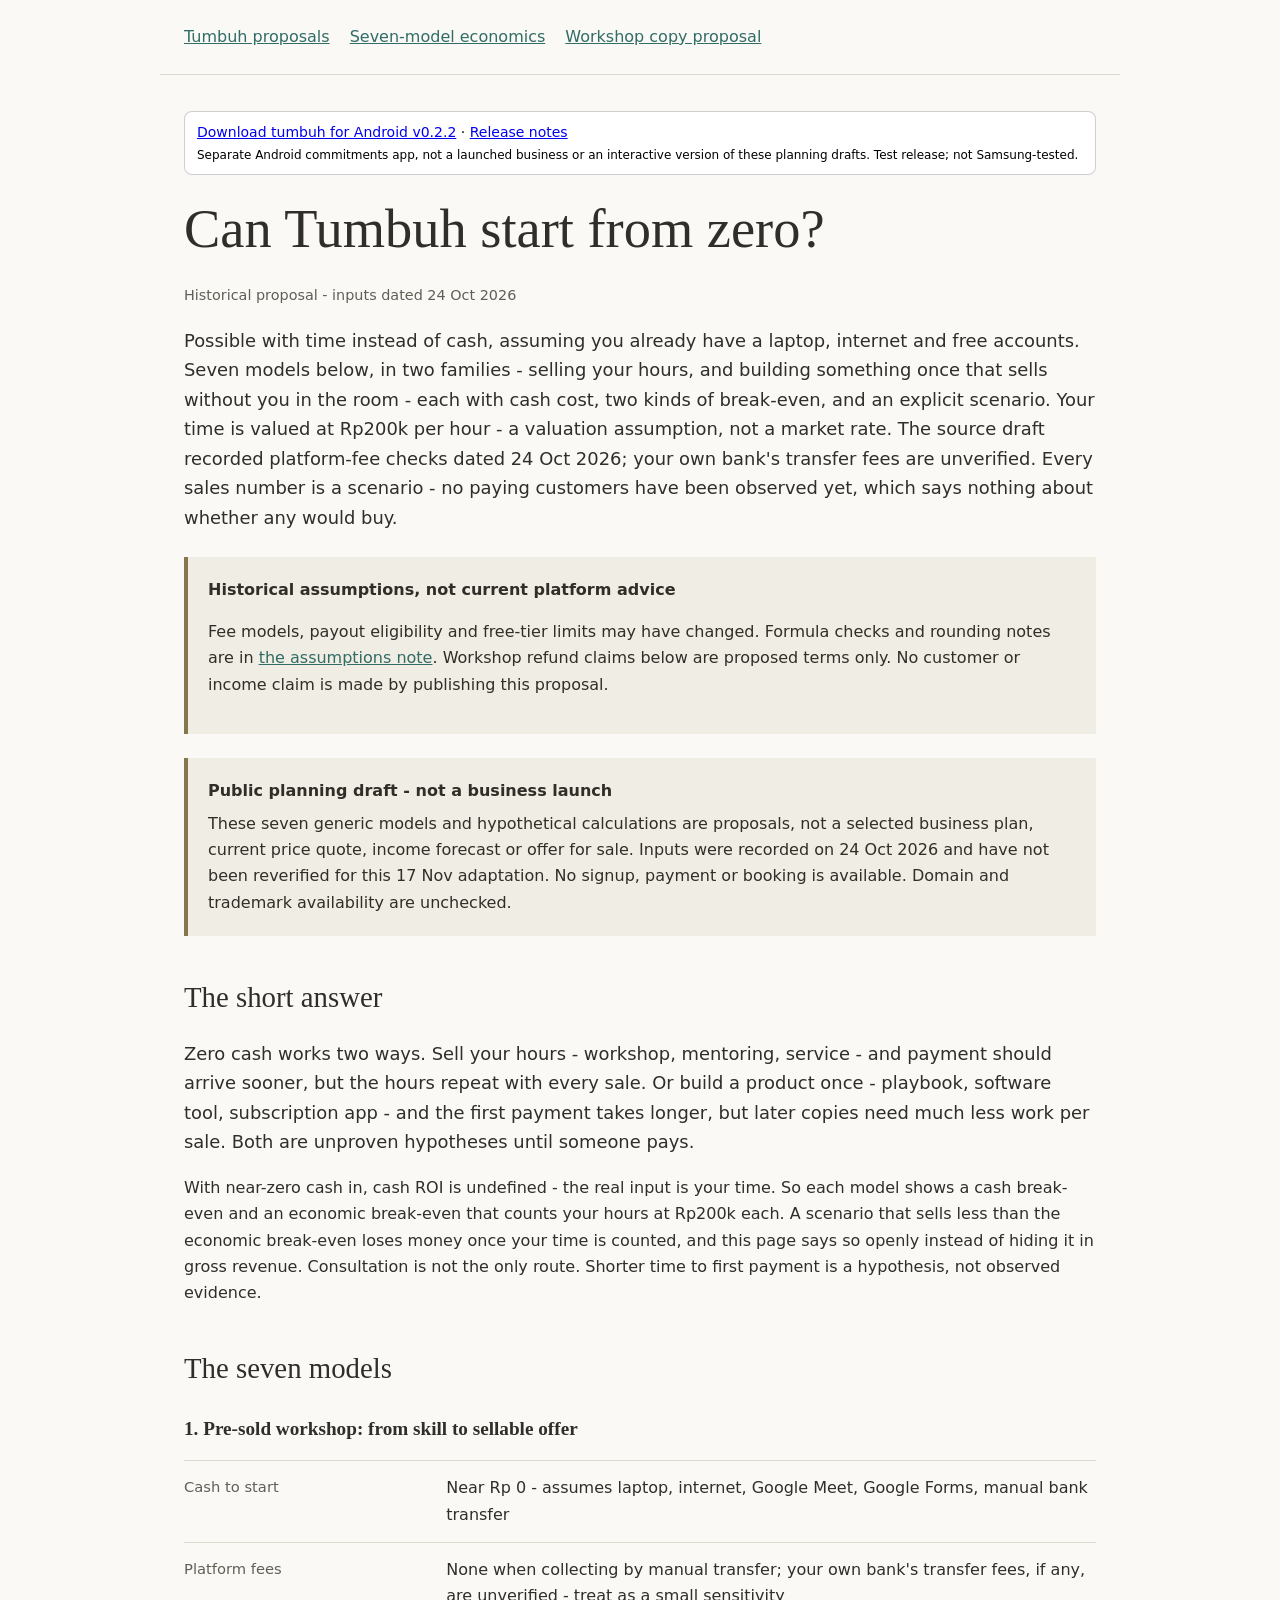
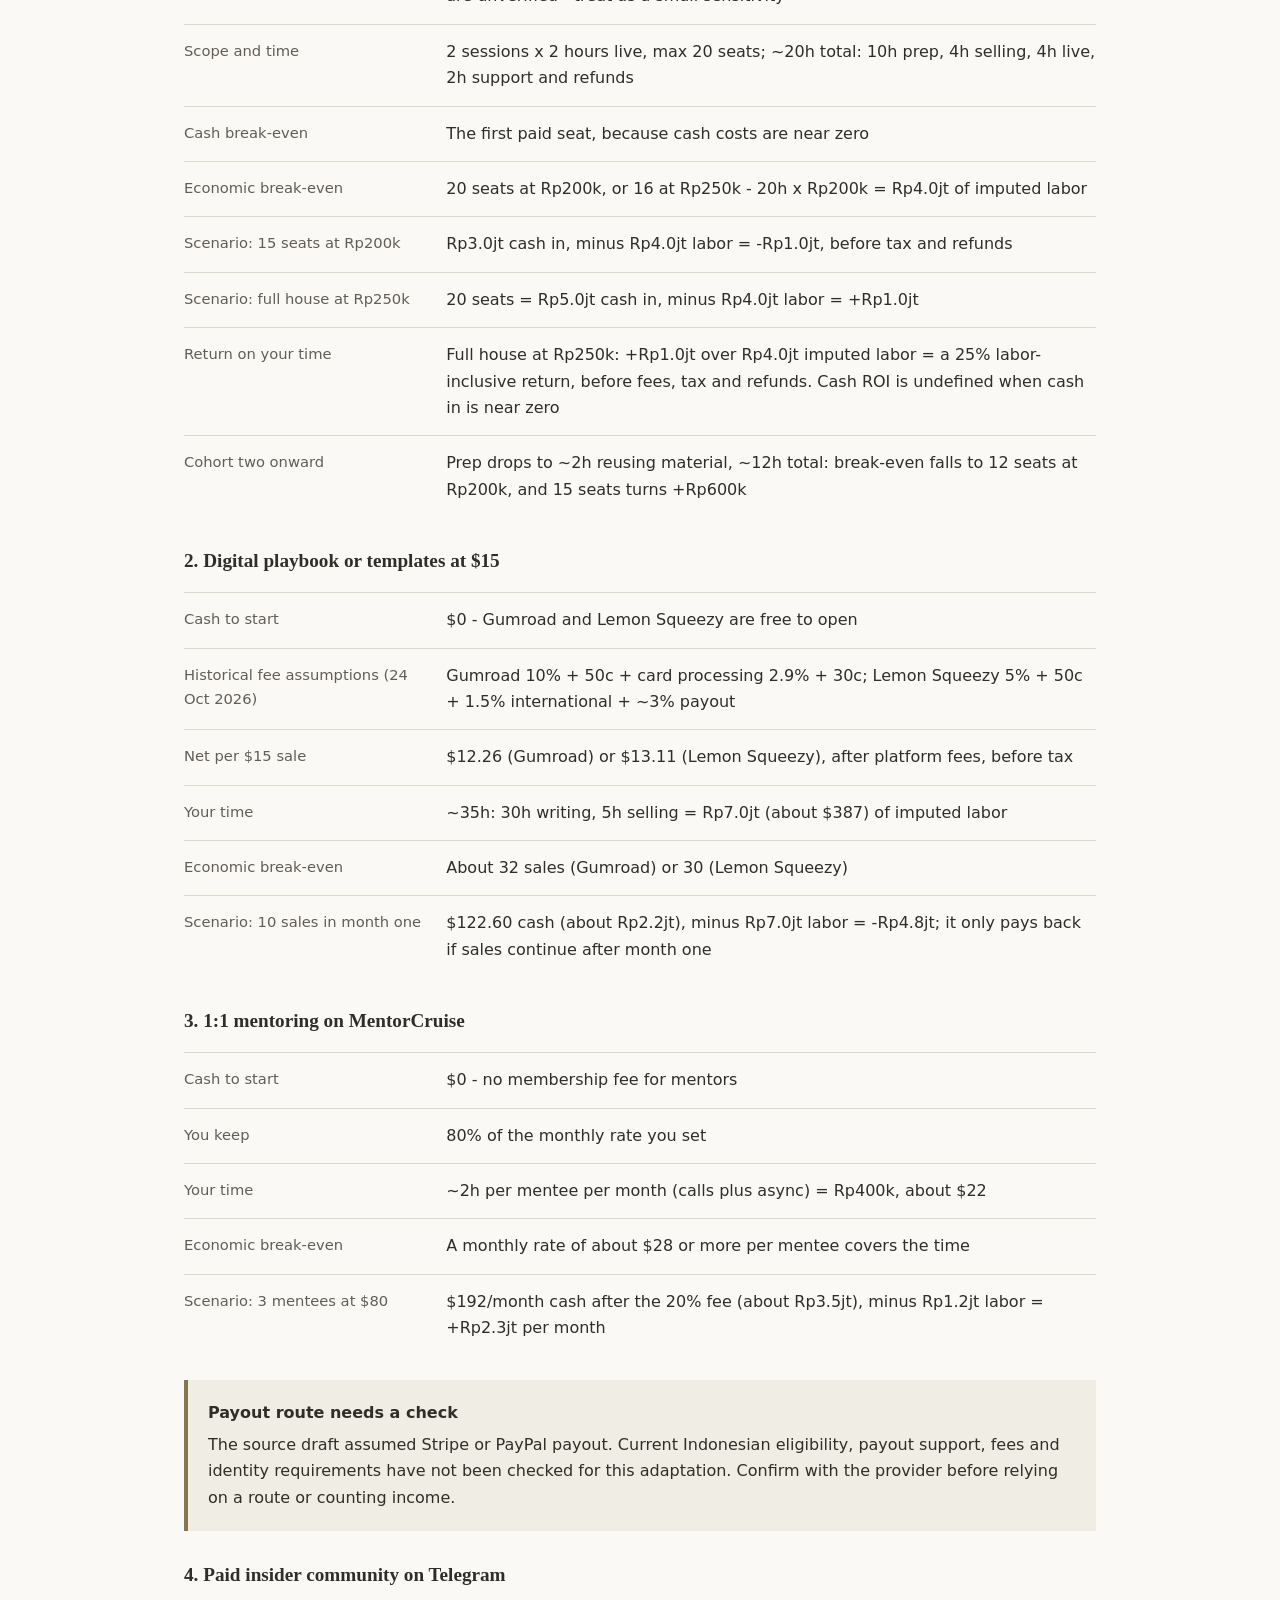
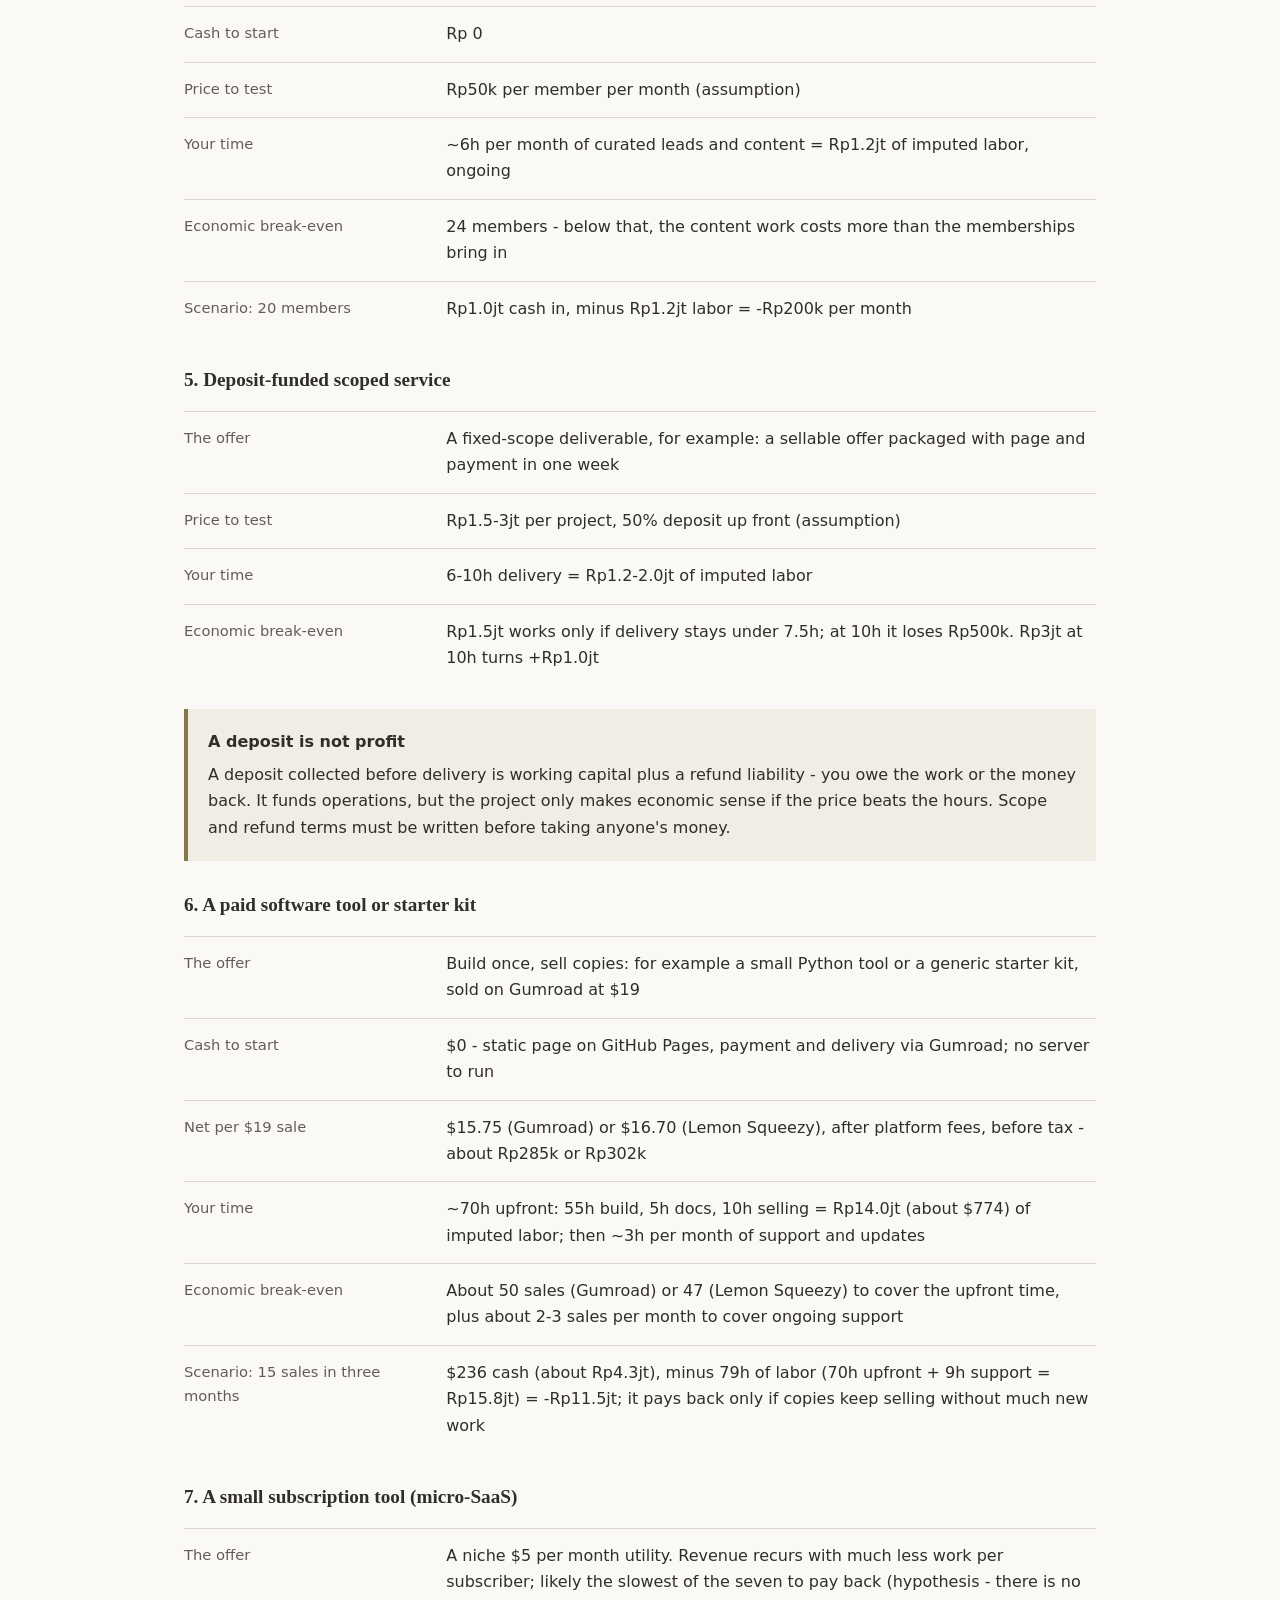
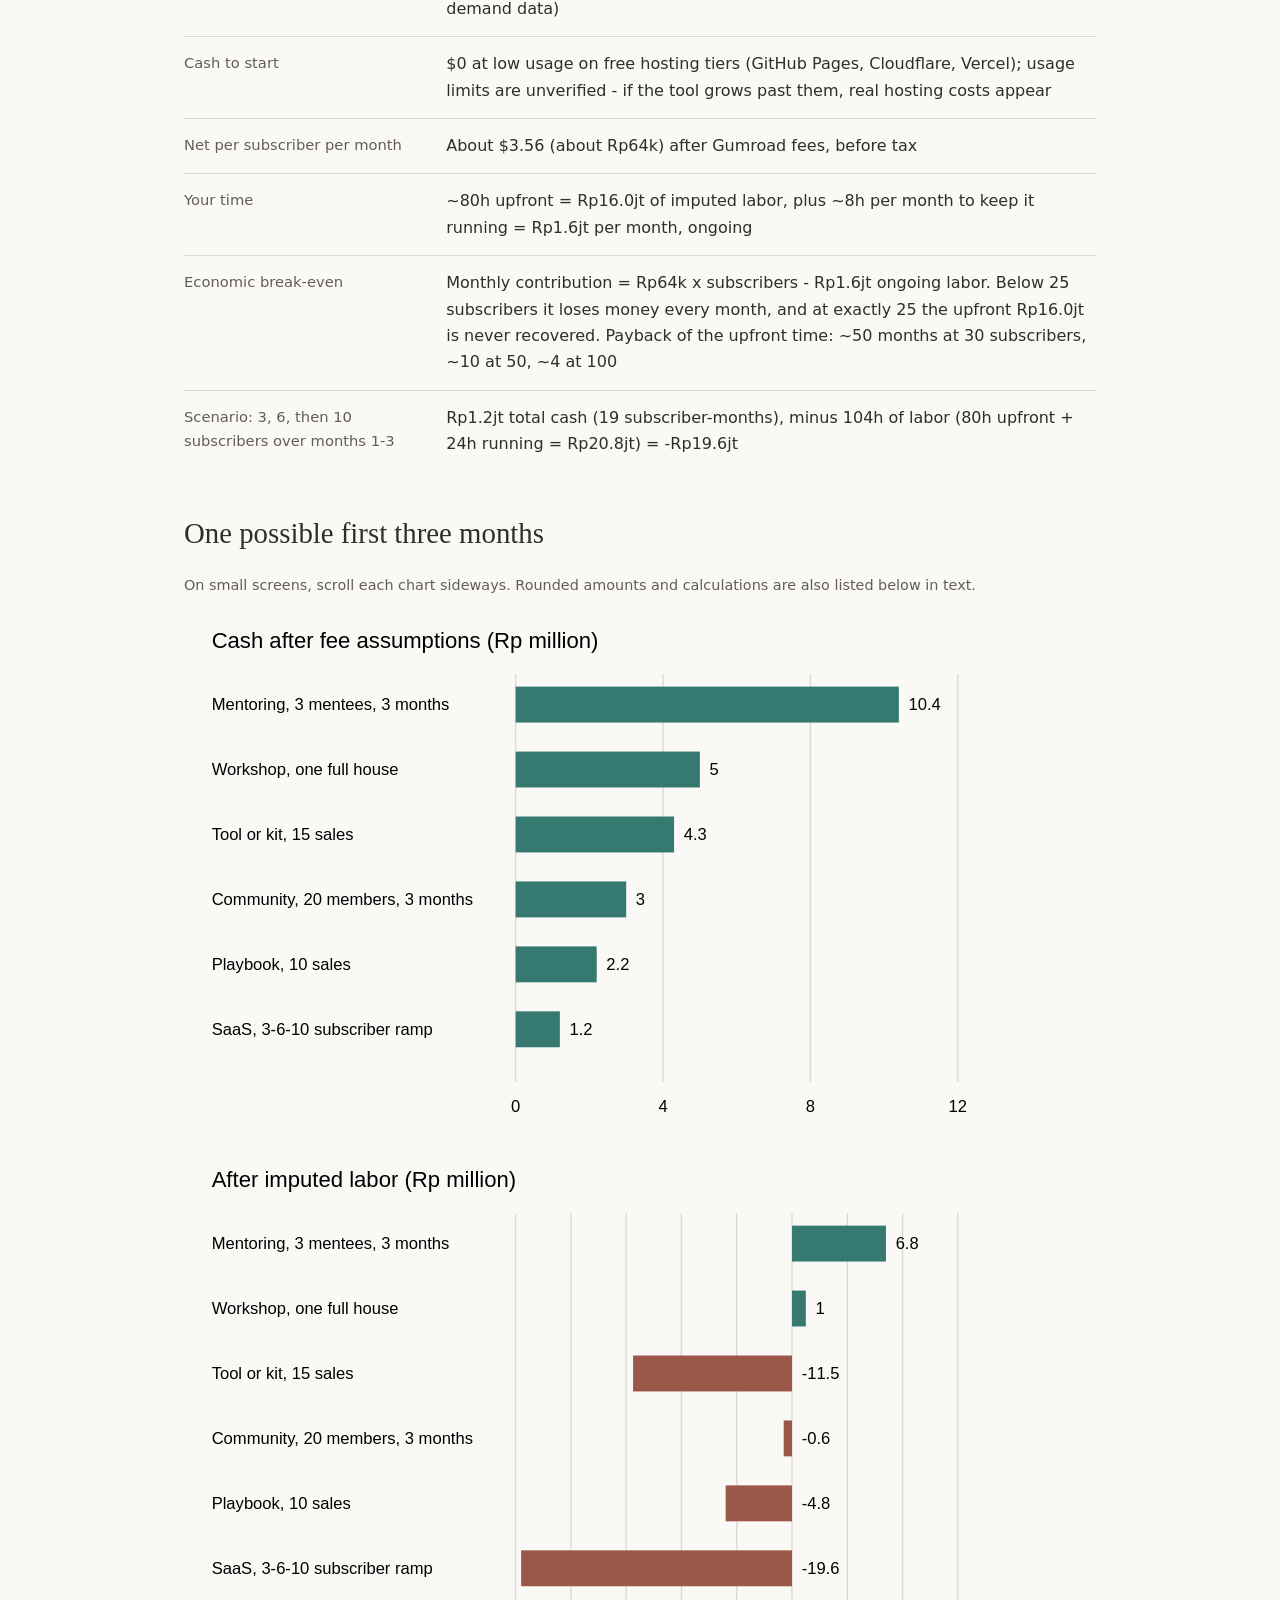
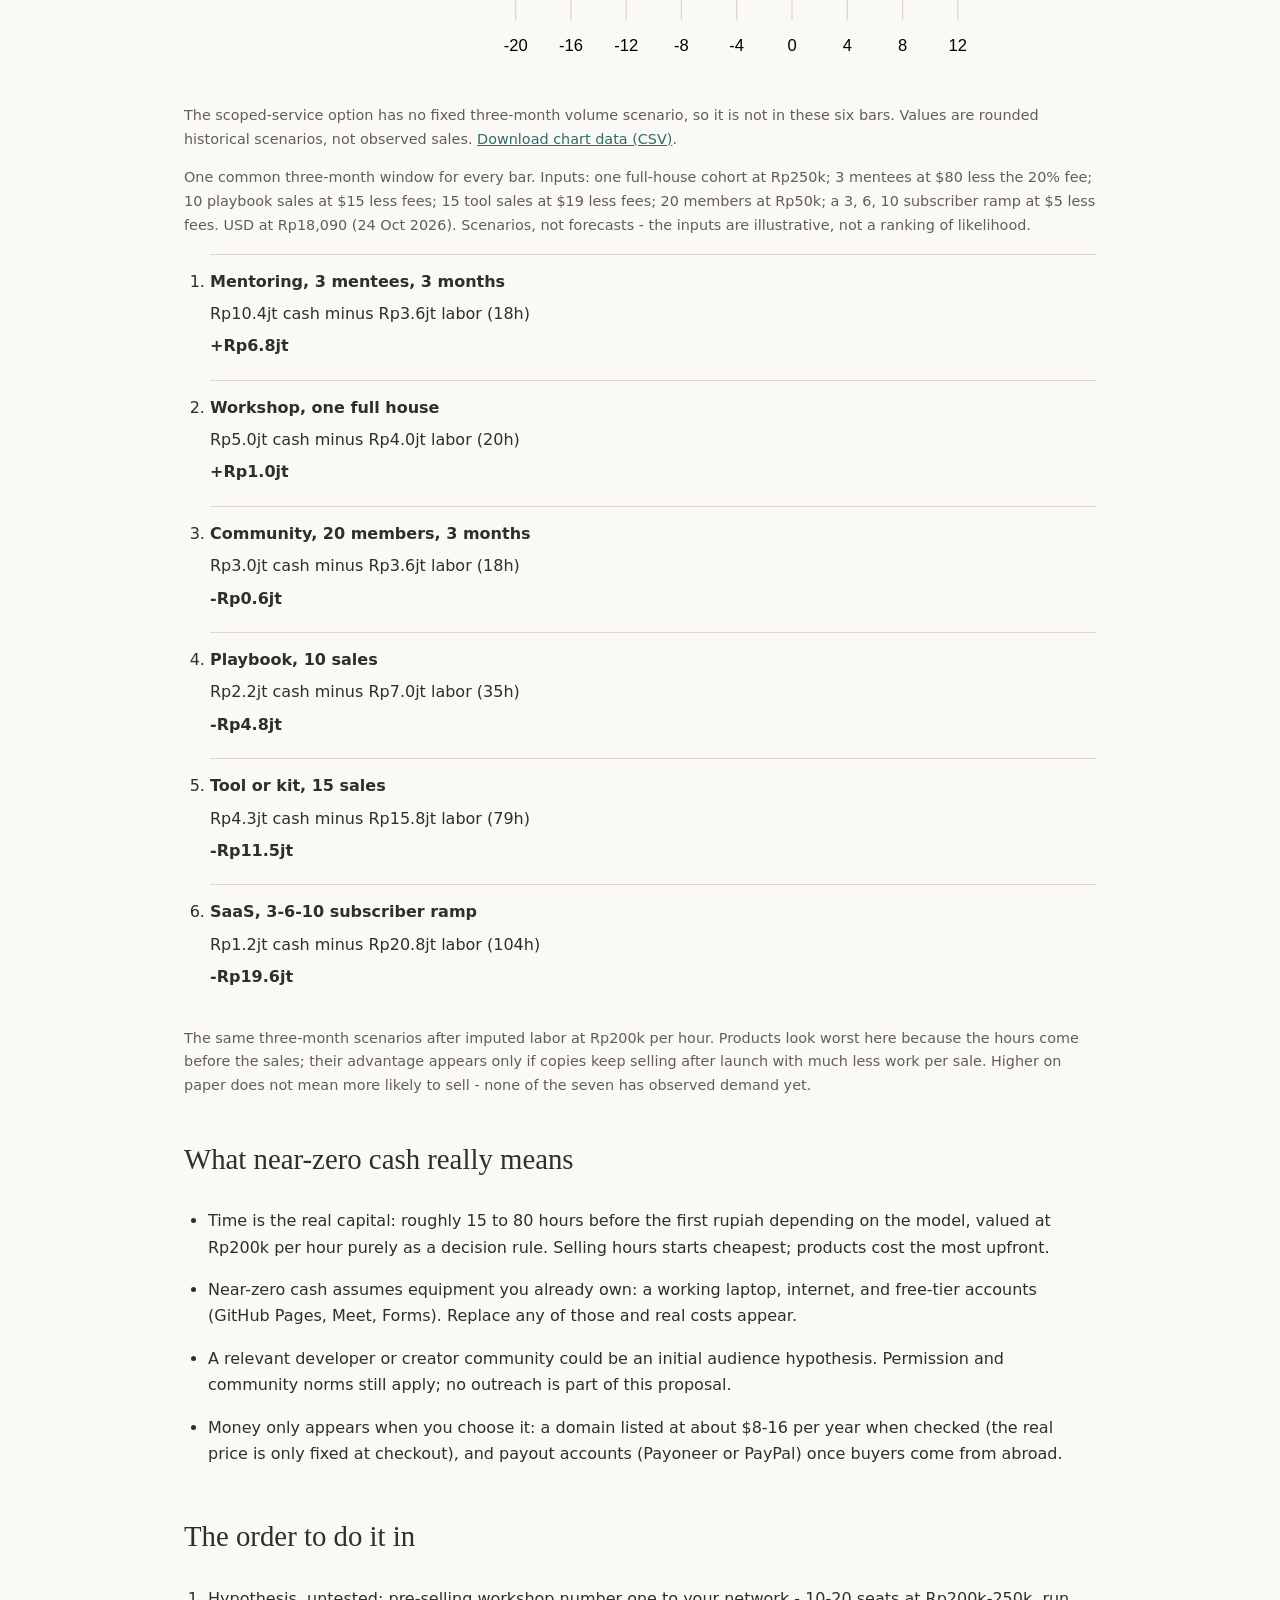
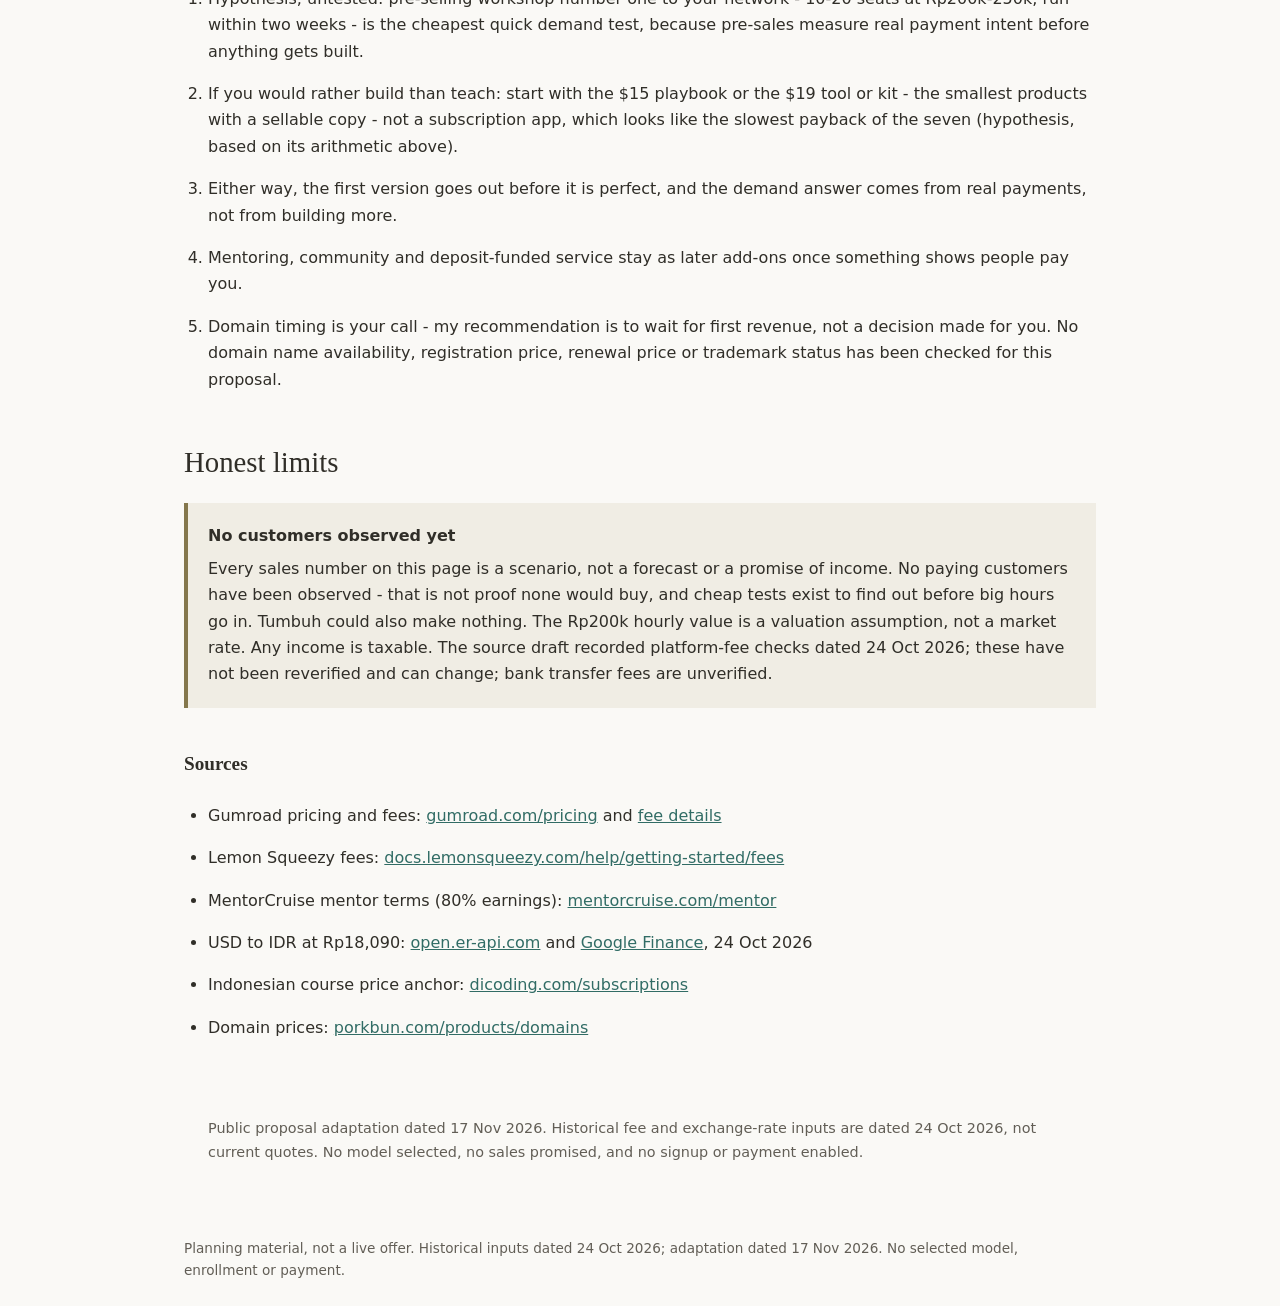
==== commit 01bb7348: "Link web pages to the existing Android test release" ====
--- a/economics/index.html
+++ b/economics/index.html
@@ -1,2 +1,4 @@
 <!DOCTYPE html>
-<html lang="en"><head><meta charset="utf-8"/><meta content="width=device-width,initial-scale=1" name="viewport"/><title>Tumbuh - seven-model economics proposal</title><meta content="Unchosen business-model proposals and hypothetical estimates. No signup, sales or income promises." name="description"/><link href="../style.css" rel="stylesheet"/></head><body><nav aria-label="Main"><a href="../">Tumbuh proposals</a><a href="../economics/">Seven-model economics</a><a href="../workshop-proposal/">Workshop copy proposal</a></nav><main class="file-card" data-width="fluid" dir="auto"><header class="header"><h1 class="title">Can Tumbuh start from zero?</h1><p class="fact is-known">Historical proposal - inputs dated 24 Oct 2026</p><p class="intro">Possible with time instead of cash, assuming you already have a laptop, internet and free accounts. Seven models below, in two families - selling your hours, and building something once that sells without you in the room - each with cash cost, two kinds of break-even, and an explicit scenario. Your time is valued at Rp200k per hour - a valuation assumption, not a market rate. The source draft recorded platform-fee checks dated 24 Oct 2026; your own bank's transfer fees are unverified. Every sales number is a scenario - no paying customers have been observed yet, which says nothing about whether any would buy.</p></header><aside class="callout"><strong>Historical assumptions, not current platform advice</strong><p>Fee models, payout eligibility and free-tier limits may have changed. Formula checks and rounding notes are in <a href="assumptions.md">the assumptions note</a>. Workshop refund claims below are proposed terms only. No customer or income claim is made by publishing this proposal.</p></aside><aside class="callout bar"><span class="strong">Public planning draft - not a business launch</span><span>These seven generic models and hypothetical calculations are proposals, not a selected business plan, current price quote, income forecast or offer for sale. Inputs were recorded on 24 Oct 2026 and have not been reverified for this 17 Nov adaptation. No signup, payment or booking is available. Domain and trademark availability are unchecked.</span></aside><section aria-labelledby=":R5:" class="group"><h2 class="group-heading" id=":R5:">The short answer</h2><p class="key bar">Zero cash works two ways. Sell your hours - workshop, mentoring, service - and payment should arrive sooner, but the hours repeat with every sale. Or build a product once - playbook, software tool, subscription app - and the first payment takes longer, but later copies need much less work per sale. Both are unproven hypotheses until someone pays.</p><div class="text"><p class="p">With near-zero cash in, cash ROI is undefined - the real input is your time. So each model shows a cash break-even and an economic break-even that counts your hours at Rp200k each. A scenario that sells less than the economic break-even loses money once your time is counted, and this page says so openly instead of hiding it in gross revenue. Consultation is not the only route. Shorter time to first payment is a hypothesis, not observed evidence.</p></div></section><section aria-labelledby=":R6:" class="group"><h2 class="group-heading" id=":R6:">The seven models</h2><section aria-labelledby=":R6m:" class="group"><h2 class="group-label" id=":R6m:">1. Pre-sold workshop: from skill to sellable offer</h2><dl class="facts"><div><dt>Cash to start</dt><dd><bdi>Near Rp 0 - assumes laptop, internet, Google Meet, Google Forms, manual bank transfer</bdi></dd></div><div><dt>Platform fees</dt><dd><bdi>None when collecting by manual transfer; your own bank's transfer fees, if any, are unverified - treat as a small sensitivity</bdi></dd></div><div><dt>Scope and time</dt><dd><bdi>2 sessions x 2 hours live, max 20 seats; ~20h total: 10h prep, 4h selling, 4h live, 2h support and refunds</bdi></dd></div><div><dt>Cash break-even</dt><dd><bdi>The first paid seat, because cash costs are near zero</bdi></dd></div><div><dt>Economic break-even</dt><dd><bdi>20 seats at Rp200k, or 16 at Rp250k - 20h x Rp200k = Rp4.0jt of imputed labor</bdi></dd></div><div><dt>Scenario: 15 seats at Rp200k</dt><dd><bdi>Rp3.0jt cash in, minus Rp4.0jt labor = -Rp1.0jt, before tax and refunds</bdi></dd></div><div><dt>Scenario: full house at Rp250k</dt><dd><bdi>20 seats = Rp5.0jt cash in, minus Rp4.0jt labor = +Rp1.0jt</bdi></dd></div><div><dt>Return on your time</dt><dd><bdi>Full house at Rp250k: +Rp1.0jt over Rp4.0jt imputed labor = a 25% labor-inclusive return, before fees, tax and refunds. Cash ROI is undefined when cash in is near zero</bdi></dd></div><div><dt>Cohort two onward</dt><dd><bdi>Prep drops to ~2h reusing material, ~12h total: break-even falls to 12 seats at Rp200k, and 15 seats turns +Rp600k</bdi></dd></div></dl></section><section aria-labelledby=":Ram:" class="group"><h2 class="group-label" id=":Ram:">2. Digital playbook or templates at $15</h2><dl class="facts"><div><dt>Cash to start</dt><dd><bdi>$0 - Gumroad and Lemon Squeezy are free to open</bdi></dd></div><div><dt>Historical fee assumptions (24 Oct 2026)</dt><dd><bdi>Gumroad 10% + 50c + card processing 2.9% + 30c; Lemon Squeezy 5% + 50c + 1.5% international + ~3% payout</bdi></dd></div><div><dt>Net per $15 sale</dt><dd><bdi>$12.26 (Gumroad) or $13.11 (Lemon Squeezy), after platform fees, before tax</bdi></dd></div><div><dt>Your time</dt><dd><bdi>~35h: 30h writing, 5h selling = Rp7.0jt (about $387) of imputed labor</bdi></dd></div><div><dt>Economic break-even</dt><dd><bdi>About 32 sales (Gumroad) or 30 (Lemon Squeezy)</bdi></dd></div><div><dt>Scenario: 10 sales in month one</dt><dd><bdi>$122.60 cash (about Rp2.2jt), minus Rp7.0jt labor = -Rp4.8jt; it only pays back if sales continue after month one</bdi></dd></div></dl></section><section aria-labelledby=":Rem:" class="group"><h2 class="group-label" id=":Rem:">3. 1:1 mentoring on MentorCruise</h2><dl class="facts"><div><dt>Cash to start</dt><dd><bdi>$0 - no membership fee for mentors</bdi></dd></div><div><dt>You keep</dt><dd><bdi>80% of the monthly rate you set</bdi></dd></div><div><dt>Your time</dt><dd><bdi>~2h per mentee per month (calls plus async) = Rp400k, about $22</bdi></dd></div><div><dt>Economic break-even</dt><dd><bdi>A monthly rate of about $28 or more per mentee covers the time</bdi></dd></div><div><dt>Scenario: 3 mentees at $80</dt><dd><bdi>$192/month cash after the 20% fee (about Rp3.5jt), minus Rp1.2jt labor = +Rp2.3jt per month</bdi></dd></div></dl><aside class="callout bar"><span class="strong">Payout route needs a check</span><span>The source draft assumed Stripe or PayPal payout. Current Indonesian eligibility, payout support, fees and identity requirements have not been checked for this adaptation. Confirm with the provider before relying on a route or counting income.</span></aside></section><section aria-labelledby=":Rim:" class="group"><h2 class="group-label" id=":Rim:">4. Paid insider community on Telegram</h2><dl class="facts"><div><dt>Cash to start</dt><dd><bdi>Rp 0</bdi></dd></div><div><dt>Price to test</dt><dd><bdi>Rp50k per member per month (assumption)</bdi></dd></div><div><dt>Your time</dt><dd><bdi>~6h per month of curated leads and content = Rp1.2jt of imputed labor, ongoing</bdi></dd></div><div><dt>Economic break-even</dt><dd><bdi>24 members - below that, the content work costs more than the memberships bring in</bdi></dd></div><div><dt>Scenario: 20 members</dt><dd><bdi>Rp1.0jt cash in, minus Rp1.2jt labor = -Rp200k per month</bdi></dd></div></dl></section><section aria-labelledby=":Rmm:" class="group"><h2 class="group-label" id=":Rmm:">5. Deposit-funded scoped service</h2><dl class="facts"><div><dt>The offer</dt><dd><bdi>A fixed-scope deliverable, for example: a sellable offer packaged with page and payment in one week</bdi></dd></div><div><dt>Price to test</dt><dd><bdi>Rp1.5-3jt per project, 50% deposit up front (assumption)</bdi></dd></div><div><dt>Your time</dt><dd><bdi>6-10h delivery = Rp1.2-2.0jt of imputed labor</bdi></dd></div><div><dt>Economic break-even</dt><dd><bdi>Rp1.5jt works only if delivery stays under 7.5h; at 10h it loses Rp500k. Rp3jt at 10h turns +Rp1.0jt</bdi></dd></div></dl><aside class="callout bar"><span class="strong">A deposit is not profit</span><span>A deposit collected before delivery is working capital plus a refund liability - you owe the work or the money back. It funds operations, but the project only makes economic sense if the price beats the hours. Scope and refund terms must be written before taking anyone's money.</span></aside></section><section aria-labelledby=":Rqm:" class="group"><h2 class="group-label" id=":Rqm:">6. A paid software tool or starter kit</h2><dl class="facts"><div><dt>The offer</dt><dd><bdi>Build once, sell copies: for example a small Python tool or a generic starter kit, sold on Gumroad at $19</bdi></dd></div><div><dt>Cash to start</dt><dd><bdi>$0 - static page on GitHub Pages, payment and delivery via Gumroad; no server to run</bdi></dd></div><div><dt>Net per $19 sale</dt><dd><bdi>$15.75 (Gumroad) or $16.70 (Lemon Squeezy), after platform fees, before tax - about Rp285k or Rp302k</bdi></dd></div><div><dt>Your time</dt><dd><bdi>~70h upfront: 55h build, 5h docs, 10h selling = Rp14.0jt (about $774) of imputed labor; then ~3h per month of support and updates</bdi></dd></div><div><dt>Economic break-even</dt><dd><bdi>About 50 sales (Gumroad) or 47 (Lemon Squeezy) to cover the upfront time, plus about 2-3 sales per month to cover ongoing support</bdi></dd></div><div><dt>Scenario: 15 sales in three months</dt><dd><bdi>$236 cash (about Rp4.3jt), minus 79h of labor (70h upfront + 9h support = Rp15.8jt) = -Rp11.5jt; it pays back only if copies keep selling without much new work</bdi></dd></div></dl></section><section aria-labelledby=":Rum:" class="group"><h2 class="group-label" id=":Rum:">7. A small subscription tool (micro-SaaS)</h2><dl class="facts"><div><dt>The offer</dt><dd><bdi>A niche $5 per month utility. Revenue recurs with much less work per subscriber; likely the slowest of the seven to pay back (hypothesis - there is no demand data)</bdi></dd></div><div><dt>Cash to start</dt><dd><bdi>$0 at low usage on free hosting tiers (GitHub Pages, Cloudflare, Vercel); usage limits are unverified - if the tool grows past them, real hosting costs appear</bdi></dd></div><div><dt>Net per subscriber per month</dt><dd><bdi>About $3.56 (about Rp64k) after Gumroad fees, before tax</bdi></dd></div><div><dt>Your time</dt><dd><bdi>~80h upfront = Rp16.0jt of imputed labor, plus ~8h per month to keep it running = Rp1.6jt per month, ongoing</bdi></dd></div><div><dt>Economic break-even</dt><dd><bdi>Monthly contribution = Rp64k x subscribers - Rp1.6jt ongoing labor. Below 25 subscribers it loses money every month, and at exactly 25 the upfront Rp16.0jt is never recovered. Payback of the upfront time: ~50 months at 30 subscribers, ~10 at 50, ~4 at 100</bdi></dd></div><div><dt>Scenario: 3, 6, then 10 subscribers over months 1-3</dt><dd><bdi>Rp1.2jt total cash (19 subscriber-months), minus 104h of labor (80h upfront + 24h running = Rp20.8jt) = -Rp19.6jt</bdi></dd></div></dl></section></section><section aria-labelledby=":R7:" class="group"><h2 class="group-heading" id=":R7:">One possible first three months</h2><p class="caption">On small screens, scroll each chart sideways. Rounded amounts and calculations are also listed below in text.</p><div aria-label="Chart, scroll horizontally to inspect labels. Exact rounded amounts are in the CSV and results below." class="chart-wrap" tabindex="0"><svg aria-label="Cash after fee assumptions" role="img" viewbox="0 0 660 390" xmlns="http://www.w3.org/2000/svg"><rect fill="#faf9f6" height="390" width="660"></rect><text font-family="sans-serif" font-size="16" x="20" y="26">Cash after fee assumptions (Rp million)</text><line stroke="#ded9ce" x1="240.0" x2="240.0" y1="45" y2="340"></line><text font-family="sans-serif" font-size="12" text-anchor="middle" x="240.0" y="362">0</text><line stroke="#ded9ce" x1="346.66666666666663" x2="346.66666666666663" y1="45" y2="340"></line><text font-family="sans-serif" font-size="12" text-anchor="middle" x="346.66666666666663" y="362">4</text><line stroke="#ded9ce" x1="453.3333333333333" x2="453.3333333333333" y1="45" y2="340"></line><text font-family="sans-serif" font-size="12" text-anchor="middle" x="453.3333333333333" y="362">8</text><line stroke="#ded9ce" x1="560.0" x2="560.0" y1="45" y2="340"></line><text font-family="sans-serif" font-size="12" text-anchor="middle" x="560.0" y="362">12</text><text font-family="sans-serif" font-size="12" x="20" y="71">Mentoring, 3 mentees, 3 months</text><rect fill="#367970" height="26" width="277.33333333333337" x="240.0" y="54"></rect><text font-family="sans-serif" font-size="12" x="524.3333333333334" y="71">10.4</text><text font-family="sans-serif" font-size="12" x="20" y="118">Workshop, one full house</text><rect fill="#367970" height="26" width="133.33333333333337" x="240.0" y="101"></rect><text font-family="sans-serif" font-size="12" x="380.33333333333337" y="118">5</text><text font-family="sans-serif" font-size="12" x="20" y="165">Tool or kit, 15 sales</text><rect fill="#367970" height="26" width="114.66666666666669" x="240.0" y="148"></rect><text font-family="sans-serif" font-size="12" x="361.6666666666667" y="165">4.3</text><text font-family="sans-serif" font-size="12" x="20" y="212">Community, 20 members, 3 months</text><rect fill="#367970" height="26" width="80.0" x="240.0" y="195"></rect><text font-family="sans-serif" font-size="12" x="327.0" y="212">3</text><text font-family="sans-serif" font-size="12" x="20" y="259">Playbook, 10 sales</text><rect fill="#367970" height="26" width="58.666666666666686" x="240.0" y="242"></rect><text font-family="sans-serif" font-size="12" x="305.6666666666667" y="259">2.2</text><text font-family="sans-serif" font-size="12" x="20" y="306">SaaS, 3-6-10 subscriber ramp</text><rect fill="#367970" height="26" width="32.0" x="240.0" y="289"></rect><text font-family="sans-serif" font-size="12" x="279.0" y="306">1.2</text></svg></div><div aria-label="Chart, scroll horizontally to inspect labels. Exact rounded amounts are in the CSV and results below." class="chart-wrap" tabindex="0"><svg aria-label="After imputed labor" role="img" viewbox="0 0 660 390" xmlns="http://www.w3.org/2000/svg"><rect fill="#faf9f6" height="390" width="660"></rect><text font-family="sans-serif" font-size="16" x="20" y="26">After imputed labor (Rp million)</text><line stroke="#ded9ce" x1="240.0" x2="240.0" y1="45" y2="340"></line><text font-family="sans-serif" font-size="12" text-anchor="middle" x="240.0" y="362">-20</text><line stroke="#ded9ce" x1="280.0" x2="280.0" y1="45" y2="340"></line><text font-family="sans-serif" font-size="12" text-anchor="middle" x="280.0" y="362">-16</text><line stroke="#ded9ce" x1="320.0" x2="320.0" y1="45" y2="340"></line><text font-family="sans-serif" font-size="12" text-anchor="middle" x="320.0" y="362">-12</text><line stroke="#ded9ce" x1="360.0" x2="360.0" y1="45" y2="340"></line><text font-family="sans-serif" font-size="12" text-anchor="middle" x="360.0" y="362">-8</text><line stroke="#ded9ce" x1="400.0" x2="400.0" y1="45" y2="340"></line><text font-family="sans-serif" font-size="12" text-anchor="middle" x="400.0" y="362">-4</text><line stroke="#ded9ce" x1="440.0" x2="440.0" y1="45" y2="340"></line><text font-family="sans-serif" font-size="12" text-anchor="middle" x="440.0" y="362">0</text><line stroke="#ded9ce" x1="480.0" x2="480.0" y1="45" y2="340"></line><text font-family="sans-serif" font-size="12" text-anchor="middle" x="480.0" y="362">4</text><line stroke="#ded9ce" x1="520.0" x2="520.0" y1="45" y2="340"></line><text font-family="sans-serif" font-size="12" text-anchor="middle" x="520.0" y="362">8</text><line stroke="#ded9ce" x1="560.0" x2="560.0" y1="45" y2="340"></line><text font-family="sans-serif" font-size="12" text-anchor="middle" x="560.0" y="362">12</text><text font-family="sans-serif" font-size="12" x="20" y="71">Mentoring, 3 mentees, 3 months</text><rect fill="#367970" height="26" width="68.0" x="440.0" y="54"></rect><text font-family="sans-serif" font-size="12" x="515.0" y="71">6.8</text><text font-family="sans-serif" font-size="12" x="20" y="118">Workshop, one full house</text><rect fill="#367970" height="26" width="10.0" x="440.0" y="101"></rect><text font-family="sans-serif" font-size="12" x="457.0" y="118">1</text><text font-family="sans-serif" font-size="12" x="20" y="165">Tool or kit, 15 sales</text><rect fill="#9b5748" height="26" width="115.0" x="325.0" y="148"></rect><text font-family="sans-serif" font-size="12" x="447.0" y="165">-11.5</text><text font-family="sans-serif" font-size="12" x="20" y="212">Community, 20 members, 3 months</text><rect fill="#9b5748" height="26" width="6.0" x="434.0" y="195"></rect><text font-family="sans-serif" font-size="12" x="447.0" y="212">-0.6</text><text font-family="sans-serif" font-size="12" x="20" y="259">Playbook, 10 sales</text><rect fill="#9b5748" height="26" width="48.0" x="392.0" y="242"></rect><text font-family="sans-serif" font-size="12" x="447.0" y="259">-4.8</text><text font-family="sans-serif" font-size="12" x="20" y="306">SaaS, 3-6-10 subscriber ramp</text><rect fill="#9b5748" height="26" width="196.0" x="244.0" y="289"></rect><text font-family="sans-serif" font-size="12" x="447.0" y="306">-19.6</text></svg></div><p class="caption">The scoped-service option has no fixed three-month volume scenario, so it is not in these six bars. Values are rounded historical scenarios, not observed sales. <a href="scenarios.csv">Download chart data (CSV)</a>.</p><p class="caption">One common three-month window for every bar. Inputs: one full-house cohort at Rp250k; 3 mentees at $80 less the 20% fee; 10 playbook sales at $15 less fees; 15 tool sales at $19 less fees; 20 members at Rp50k; a 3, 6, 10 subscriber ramp at $5 less fees. USD at Rp18,090 (24 Oct 2026). Scenarios, not forecasts - the inputs are illustrative, not a ranking of likelihood.</p><ol class="scenario-results"><li><strong>Mentoring, 3 mentees, 3 months</strong><p>Rp10.4jt cash minus Rp3.6jt labor (18h)</p><p><strong>+Rp6.8jt</strong></p></li><li><strong>Workshop, one full house</strong><p>Rp5.0jt cash minus Rp4.0jt labor (20h)</p><p><strong>+Rp1.0jt</strong></p></li><li><strong>Community, 20 members, 3 months</strong><p>Rp3.0jt cash minus Rp3.6jt labor (18h)</p><p><strong>-Rp0.6jt</strong></p></li><li><strong>Playbook, 10 sales</strong><p>Rp2.2jt cash minus Rp7.0jt labor (35h)</p><p><strong>-Rp4.8jt</strong></p></li><li><strong>Tool or kit, 15 sales</strong><p>Rp4.3jt cash minus Rp15.8jt labor (79h)</p><p><strong>-Rp11.5jt</strong></p></li><li><strong>SaaS, 3-6-10 subscriber ramp</strong><p>Rp1.2jt cash minus Rp20.8jt labor (104h)</p><p><strong>-Rp19.6jt</strong></p></li></ol><p class="caption">The same three-month scenarios after imputed labor at Rp200k per hour. Products look worst here because the hours come before the sales; their advantage appears only if copies keep selling after launch with much less work per sale. Higher on paper does not mean more likely to sell - none of the seven has observed demand yet.</p></section><section aria-labelledby=":R8:" class="group"><h2 class="group-heading" id=":R8:">What near-zero cash really means</h2><ul class="bullets"><li>Time is the real capital: roughly 15 to 80 hours before the first rupiah depending on the model, valued at Rp200k per hour purely as a decision rule. Selling hours starts cheapest; products cost the most upfront.</li><li>Near-zero cash assumes equipment you already own: a working laptop, internet, and free-tier accounts (GitHub Pages, Meet, Forms). Replace any of those and real costs appear.</li><li>A relevant developer or creator community could be an initial audience hypothesis. Permission and community norms still apply; no outreach is part of this proposal.</li><li>Money only appears when you choose it: a domain listed at about $8-16 per year when checked (the real price is only fixed at checkout), and payout accounts (Payoneer or PayPal) once buyers come from abroad.</li></ul></section><section aria-labelledby=":R9:" class="group"><h2 class="group-heading" id=":R9:">The order to do it in</h2><ol class="steps"><li><span class="step-n">1</span><span>Hypothesis, untested: pre-selling workshop number one to your network - 10-20 seats at Rp200k-250k, run within two weeks - is the cheapest quick demand test, because pre-sales measure real payment intent before anything gets built.</span></li><li><span class="step-n">2</span><span>If you would rather build than teach: start with the $15 playbook or the $19 tool or kit - the smallest products with a sellable copy - not a subscription app, which looks like the slowest payback of the seven (hypothesis, based on its arithmetic above).</span></li><li><span class="step-n">3</span><span>Either way, the first version goes out before it is perfect, and the demand answer comes from real payments, not from building more.</span></li><li><span class="step-n">4</span><span>Mentoring, community and deposit-funded service stay as later add-ons once something shows people pay you.</span></li><li><span class="step-n">5</span><span>Domain timing is your call - my recommendation is to wait for first revenue, not a decision made for you. No domain name availability, registration price, renewal price or trademark status has been checked for this proposal.</span></li></ol></section><section aria-labelledby=":Ra:" class="group"><h2 class="group-heading" id=":Ra:">Honest limits</h2><aside class="callout bar"><span class="strong">No customers observed yet</span><span>Every sales number on this page is a scenario, not a forecast or a promise of income. No paying customers have been observed - that is not proof none would buy, and cheap tests exist to find out before big hours go in. Tumbuh could also make nothing. The Rp200k hourly value is a valuation assumption, not a market rate. Any income is taxable. The source draft recorded platform-fee checks dated 24 Oct 2026; these have not been reverified and can change; bank transfer fees are unverified.</span></aside></section><section aria-labelledby=":Rb:" class="group"><h2 class="group-label" id=":Rb:">Sources</h2><ul class="bullets"><li>Gumroad pricing and fees: <a class="link" href="https://gumroad.com/pricing" rel="noopener noreferrer">gumroad.com/pricing</a> and <a class="link" href="https://gumroad.com/help/article/66-gumroads-fees" rel="noopener noreferrer">fee details</a></li><li>Lemon Squeezy fees: <a class="link" href="https://docs.lemonsqueezy.com/help/getting-started/fees" rel="noopener noreferrer">docs.lemonsqueezy.com/help/getting-started/fees</a></li><li>MentorCruise mentor terms (80% earnings): <a class="link" href="https://mentorcruise.com/mentor/" rel="noopener noreferrer">mentorcruise.com/mentor</a></li><li>USD to IDR at Rp18,090: <a class="link" href="https://open.er-api.com/v6/latest/USD" rel="noopener noreferrer">open.er-api.com</a> and <a class="link" href="https://www.google.com/finance/quote/USD-IDR" rel="noopener noreferrer">Google Finance</a>, 24 Oct 2026</li><li>Indonesian course price anchor: <a class="link" href="https://www.dicoding.com/subscriptions/purchases" rel="noopener noreferrer">dicoding.com/subscriptions</a></li><li>Domain prices: <a class="link" href="https://porkbun.com/products/domains" rel="noopener noreferrer">porkbun.com/products/domains</a></li></ul></section><footer class="closing">Public proposal adaptation dated 17 Nov 2026. Historical fee and exchange-rate inputs are dated 24 Oct 2026, not current quotes. No model selected, no sales promised, and no signup or payment enabled.</footer></main><footer>Planning material, not a live offer. Historical inputs dated 24 Oct 2026; adaptation dated 17 Nov 2026. No selected model, enrollment or payment.</footer></body></html>+<html lang="en"><head><meta charset="utf-8"/><meta content="width=device-width,initial-scale=1" name="viewport"/><title>Tumbuh - seven-model economics proposal</title><meta content="Unchosen business-model proposals and hypothetical estimates. No signup, sales or income promises." name="description"/><link href="../style.css" rel="stylesheet"/><style>.android-release{display:block;position:relative;z-index:7;margin:12px 0;padding:10px 12px;border:1px solid #8886;border-radius:8px;font:14px/1.45 system-ui,sans-serif;background:Canvas;color:CanvasText;overflow-wrap:anywhere}.android-release a{color:LinkText}.android-release small{display:block;margin-top:4px;font-size:12px}</style>
+</head><body><nav aria-label="Main"><a href="../">Tumbuh proposals</a><a href="../economics/">Seven-model economics</a><a href="../workshop-proposal/">Workshop copy proposal</a></nav><main class="file-card" data-width="fluid" dir="auto">
+<aside class="android-release" aria-label="Android version"><a href="https://github.com/irvan-putra/tumbuh/releases/download/v0.2.2/tumbuh-v0.2.2.apk">Download tumbuh for Android v0.2.2</a> · <a href="https://github.com/irvan-putra/tumbuh/releases/tag/v0.2.2">Release notes</a><small>Separate Android commitments app, not a launched business or an interactive version of these planning drafts. Test release; not Samsung-tested.</small></aside><header class="header"><h1 class="title">Can Tumbuh start from zero?</h1><p class="fact is-known">Historical proposal - inputs dated 24 Oct 2026</p><p class="intro">Possible with time instead of cash, assuming you already have a laptop, internet and free accounts. Seven models below, in two families - selling your hours, and building something once that sells without you in the room - each with cash cost, two kinds of break-even, and an explicit scenario. Your time is valued at Rp200k per hour - a valuation assumption, not a market rate. The source draft recorded platform-fee checks dated 24 Oct 2026; your own bank's transfer fees are unverified. Every sales number is a scenario - no paying customers have been observed yet, which says nothing about whether any would buy.</p></header><aside class="callout"><strong>Historical assumptions, not current platform advice</strong><p>Fee models, payout eligibility and free-tier limits may have changed. Formula checks and rounding notes are in <a href="assumptions.md">the assumptions note</a>. Workshop refund claims below are proposed terms only. No customer or income claim is made by publishing this proposal.</p></aside><aside class="callout bar"><span class="strong">Public planning draft - not a business launch</span><span>These seven generic models and hypothetical calculations are proposals, not a selected business plan, current price quote, income forecast or offer for sale. Inputs were recorded on 24 Oct 2026 and have not been reverified for this 17 Nov adaptation. No signup, payment or booking is available. Domain and trademark availability are unchecked.</span></aside><section aria-labelledby=":R5:" class="group"><h2 class="group-heading" id=":R5:">The short answer</h2><p class="key bar">Zero cash works two ways. Sell your hours - workshop, mentoring, service - and payment should arrive sooner, but the hours repeat with every sale. Or build a product once - playbook, software tool, subscription app - and the first payment takes longer, but later copies need much less work per sale. Both are unproven hypotheses until someone pays.</p><div class="text"><p class="p">With near-zero cash in, cash ROI is undefined - the real input is your time. So each model shows a cash break-even and an economic break-even that counts your hours at Rp200k each. A scenario that sells less than the economic break-even loses money once your time is counted, and this page says so openly instead of hiding it in gross revenue. Consultation is not the only route. Shorter time to first payment is a hypothesis, not observed evidence.</p></div></section><section aria-labelledby=":R6:" class="group"><h2 class="group-heading" id=":R6:">The seven models</h2><section aria-labelledby=":R6m:" class="group"><h2 class="group-label" id=":R6m:">1. Pre-sold workshop: from skill to sellable offer</h2><dl class="facts"><div><dt>Cash to start</dt><dd><bdi>Near Rp 0 - assumes laptop, internet, Google Meet, Google Forms, manual bank transfer</bdi></dd></div><div><dt>Platform fees</dt><dd><bdi>None when collecting by manual transfer; your own bank's transfer fees, if any, are unverified - treat as a small sensitivity</bdi></dd></div><div><dt>Scope and time</dt><dd><bdi>2 sessions x 2 hours live, max 20 seats; ~20h total: 10h prep, 4h selling, 4h live, 2h support and refunds</bdi></dd></div><div><dt>Cash break-even</dt><dd><bdi>The first paid seat, because cash costs are near zero</bdi></dd></div><div><dt>Economic break-even</dt><dd><bdi>20 seats at Rp200k, or 16 at Rp250k - 20h x Rp200k = Rp4.0jt of imputed labor</bdi></dd></div><div><dt>Scenario: 15 seats at Rp200k</dt><dd><bdi>Rp3.0jt cash in, minus Rp4.0jt labor = -Rp1.0jt, before tax and refunds</bdi></dd></div><div><dt>Scenario: full house at Rp250k</dt><dd><bdi>20 seats = Rp5.0jt cash in, minus Rp4.0jt labor = +Rp1.0jt</bdi></dd></div><div><dt>Return on your time</dt><dd><bdi>Full house at Rp250k: +Rp1.0jt over Rp4.0jt imputed labor = a 25% labor-inclusive return, before fees, tax and refunds. Cash ROI is undefined when cash in is near zero</bdi></dd></div><div><dt>Cohort two onward</dt><dd><bdi>Prep drops to ~2h reusing material, ~12h total: break-even falls to 12 seats at Rp200k, and 15 seats turns +Rp600k</bdi></dd></div></dl></section><section aria-labelledby=":Ram:" class="group"><h2 class="group-label" id=":Ram:">2. Digital playbook or templates at $15</h2><dl class="facts"><div><dt>Cash to start</dt><dd><bdi>$0 - Gumroad and Lemon Squeezy are free to open</bdi></dd></div><div><dt>Historical fee assumptions (24 Oct 2026)</dt><dd><bdi>Gumroad 10% + 50c + card processing 2.9% + 30c; Lemon Squeezy 5% + 50c + 1.5% international + ~3% payout</bdi></dd></div><div><dt>Net per $15 sale</dt><dd><bdi>$12.26 (Gumroad) or $13.11 (Lemon Squeezy), after platform fees, before tax</bdi></dd></div><div><dt>Your time</dt><dd><bdi>~35h: 30h writing, 5h selling = Rp7.0jt (about $387) of imputed labor</bdi></dd></div><div><dt>Economic break-even</dt><dd><bdi>About 32 sales (Gumroad) or 30 (Lemon Squeezy)</bdi></dd></div><div><dt>Scenario: 10 sales in month one</dt><dd><bdi>$122.60 cash (about Rp2.2jt), minus Rp7.0jt labor = -Rp4.8jt; it only pays back if sales continue after month one</bdi></dd></div></dl></section><section aria-labelledby=":Rem:" class="group"><h2 class="group-label" id=":Rem:">3. 1:1 mentoring on MentorCruise</h2><dl class="facts"><div><dt>Cash to start</dt><dd><bdi>$0 - no membership fee for mentors</bdi></dd></div><div><dt>You keep</dt><dd><bdi>80% of the monthly rate you set</bdi></dd></div><div><dt>Your time</dt><dd><bdi>~2h per mentee per month (calls plus async) = Rp400k, about $22</bdi></dd></div><div><dt>Economic break-even</dt><dd><bdi>A monthly rate of about $28 or more per mentee covers the time</bdi></dd></div><div><dt>Scenario: 3 mentees at $80</dt><dd><bdi>$192/month cash after the 20% fee (about Rp3.5jt), minus Rp1.2jt labor = +Rp2.3jt per month</bdi></dd></div></dl><aside class="callout bar"><span class="strong">Payout route needs a check</span><span>The source draft assumed Stripe or PayPal payout. Current Indonesian eligibility, payout support, fees and identity requirements have not been checked for this adaptation. Confirm with the provider before relying on a route or counting income.</span></aside></section><section aria-labelledby=":Rim:" class="group"><h2 class="group-label" id=":Rim:">4. Paid insider community on Telegram</h2><dl class="facts"><div><dt>Cash to start</dt><dd><bdi>Rp 0</bdi></dd></div><div><dt>Price to test</dt><dd><bdi>Rp50k per member per month (assumption)</bdi></dd></div><div><dt>Your time</dt><dd><bdi>~6h per month of curated leads and content = Rp1.2jt of imputed labor, ongoing</bdi></dd></div><div><dt>Economic break-even</dt><dd><bdi>24 members - below that, the content work costs more than the memberships bring in</bdi></dd></div><div><dt>Scenario: 20 members</dt><dd><bdi>Rp1.0jt cash in, minus Rp1.2jt labor = -Rp200k per month</bdi></dd></div></dl></section><section aria-labelledby=":Rmm:" class="group"><h2 class="group-label" id=":Rmm:">5. Deposit-funded scoped service</h2><dl class="facts"><div><dt>The offer</dt><dd><bdi>A fixed-scope deliverable, for example: a sellable offer packaged with page and payment in one week</bdi></dd></div><div><dt>Price to test</dt><dd><bdi>Rp1.5-3jt per project, 50% deposit up front (assumption)</bdi></dd></div><div><dt>Your time</dt><dd><bdi>6-10h delivery = Rp1.2-2.0jt of imputed labor</bdi></dd></div><div><dt>Economic break-even</dt><dd><bdi>Rp1.5jt works only if delivery stays under 7.5h; at 10h it loses Rp500k. Rp3jt at 10h turns +Rp1.0jt</bdi></dd></div></dl><aside class="callout bar"><span class="strong">A deposit is not profit</span><span>A deposit collected before delivery is working capital plus a refund liability - you owe the work or the money back. It funds operations, but the project only makes economic sense if the price beats the hours. Scope and refund terms must be written before taking anyone's money.</span></aside></section><section aria-labelledby=":Rqm:" class="group"><h2 class="group-label" id=":Rqm:">6. A paid software tool or starter kit</h2><dl class="facts"><div><dt>The offer</dt><dd><bdi>Build once, sell copies: for example a small Python tool or a generic starter kit, sold on Gumroad at $19</bdi></dd></div><div><dt>Cash to start</dt><dd><bdi>$0 - static page on GitHub Pages, payment and delivery via Gumroad; no server to run</bdi></dd></div><div><dt>Net per $19 sale</dt><dd><bdi>$15.75 (Gumroad) or $16.70 (Lemon Squeezy), after platform fees, before tax - about Rp285k or Rp302k</bdi></dd></div><div><dt>Your time</dt><dd><bdi>~70h upfront: 55h build, 5h docs, 10h selling = Rp14.0jt (about $774) of imputed labor; then ~3h per month of support and updates</bdi></dd></div><div><dt>Economic break-even</dt><dd><bdi>About 50 sales (Gumroad) or 47 (Lemon Squeezy) to cover the upfront time, plus about 2-3 sales per month to cover ongoing support</bdi></dd></div><div><dt>Scenario: 15 sales in three months</dt><dd><bdi>$236 cash (about Rp4.3jt), minus 79h of labor (70h upfront + 9h support = Rp15.8jt) = -Rp11.5jt; it pays back only if copies keep selling without much new work</bdi></dd></div></dl></section><section aria-labelledby=":Rum:" class="group"><h2 class="group-label" id=":Rum:">7. A small subscription tool (micro-SaaS)</h2><dl class="facts"><div><dt>The offer</dt><dd><bdi>A niche $5 per month utility. Revenue recurs with much less work per subscriber; likely the slowest of the seven to pay back (hypothesis - there is no demand data)</bdi></dd></div><div><dt>Cash to start</dt><dd><bdi>$0 at low usage on free hosting tiers (GitHub Pages, Cloudflare, Vercel); usage limits are unverified - if the tool grows past them, real hosting costs appear</bdi></dd></div><div><dt>Net per subscriber per month</dt><dd><bdi>About $3.56 (about Rp64k) after Gumroad fees, before tax</bdi></dd></div><div><dt>Your time</dt><dd><bdi>~80h upfront = Rp16.0jt of imputed labor, plus ~8h per month to keep it running = Rp1.6jt per month, ongoing</bdi></dd></div><div><dt>Economic break-even</dt><dd><bdi>Monthly contribution = Rp64k x subscribers - Rp1.6jt ongoing labor. Below 25 subscribers it loses money every month, and at exactly 25 the upfront Rp16.0jt is never recovered. Payback of the upfront time: ~50 months at 30 subscribers, ~10 at 50, ~4 at 100</bdi></dd></div><div><dt>Scenario: 3, 6, then 10 subscribers over months 1-3</dt><dd><bdi>Rp1.2jt total cash (19 subscriber-months), minus 104h of labor (80h upfront + 24h running = Rp20.8jt) = -Rp19.6jt</bdi></dd></div></dl></section></section><section aria-labelledby=":R7:" class="group"><h2 class="group-heading" id=":R7:">One possible first three months</h2><p class="caption">On small screens, scroll each chart sideways. Rounded amounts and calculations are also listed below in text.</p><div aria-label="Chart, scroll horizontally to inspect labels. Exact rounded amounts are in the CSV and results below." class="chart-wrap" tabindex="0"><svg aria-label="Cash after fee assumptions" role="img" viewbox="0 0 660 390" xmlns="http://www.w3.org/2000/svg"><rect fill="#faf9f6" height="390" width="660"></rect><text font-family="sans-serif" font-size="16" x="20" y="26">Cash after fee assumptions (Rp million)</text><line stroke="#ded9ce" x1="240.0" x2="240.0" y1="45" y2="340"></line><text font-family="sans-serif" font-size="12" text-anchor="middle" x="240.0" y="362">0</text><line stroke="#ded9ce" x1="346.66666666666663" x2="346.66666666666663" y1="45" y2="340"></line><text font-family="sans-serif" font-size="12" text-anchor="middle" x="346.66666666666663" y="362">4</text><line stroke="#ded9ce" x1="453.3333333333333" x2="453.3333333333333" y1="45" y2="340"></line><text font-family="sans-serif" font-size="12" text-anchor="middle" x="453.3333333333333" y="362">8</text><line stroke="#ded9ce" x1="560.0" x2="560.0" y1="45" y2="340"></line><text font-family="sans-serif" font-size="12" text-anchor="middle" x="560.0" y="362">12</text><text font-family="sans-serif" font-size="12" x="20" y="71">Mentoring, 3 mentees, 3 months</text><rect fill="#367970" height="26" width="277.33333333333337" x="240.0" y="54"></rect><text font-family="sans-serif" font-size="12" x="524.3333333333334" y="71">10.4</text><text font-family="sans-serif" font-size="12" x="20" y="118">Workshop, one full house</text><rect fill="#367970" height="26" width="133.33333333333337" x="240.0" y="101"></rect><text font-family="sans-serif" font-size="12" x="380.33333333333337" y="118">5</text><text font-family="sans-serif" font-size="12" x="20" y="165">Tool or kit, 15 sales</text><rect fill="#367970" height="26" width="114.66666666666669" x="240.0" y="148"></rect><text font-family="sans-serif" font-size="12" x="361.6666666666667" y="165">4.3</text><text font-family="sans-serif" font-size="12" x="20" y="212">Community, 20 members, 3 months</text><rect fill="#367970" height="26" width="80.0" x="240.0" y="195"></rect><text font-family="sans-serif" font-size="12" x="327.0" y="212">3</text><text font-family="sans-serif" font-size="12" x="20" y="259">Playbook, 10 sales</text><rect fill="#367970" height="26" width="58.666666666666686" x="240.0" y="242"></rect><text font-family="sans-serif" font-size="12" x="305.6666666666667" y="259">2.2</text><text font-family="sans-serif" font-size="12" x="20" y="306">SaaS, 3-6-10 subscriber ramp</text><rect fill="#367970" height="26" width="32.0" x="240.0" y="289"></rect><text font-family="sans-serif" font-size="12" x="279.0" y="306">1.2</text></svg></div><div aria-label="Chart, scroll horizontally to inspect labels. Exact rounded amounts are in the CSV and results below." class="chart-wrap" tabindex="0"><svg aria-label="After imputed labor" role="img" viewbox="0 0 660 390" xmlns="http://www.w3.org/2000/svg"><rect fill="#faf9f6" height="390" width="660"></rect><text font-family="sans-serif" font-size="16" x="20" y="26">After imputed labor (Rp million)</text><line stroke="#ded9ce" x1="240.0" x2="240.0" y1="45" y2="340"></line><text font-family="sans-serif" font-size="12" text-anchor="middle" x="240.0" y="362">-20</text><line stroke="#ded9ce" x1="280.0" x2="280.0" y1="45" y2="340"></line><text font-family="sans-serif" font-size="12" text-anchor="middle" x="280.0" y="362">-16</text><line stroke="#ded9ce" x1="320.0" x2="320.0" y1="45" y2="340"></line><text font-family="sans-serif" font-size="12" text-anchor="middle" x="320.0" y="362">-12</text><line stroke="#ded9ce" x1="360.0" x2="360.0" y1="45" y2="340"></line><text font-family="sans-serif" font-size="12" text-anchor="middle" x="360.0" y="362">-8</text><line stroke="#ded9ce" x1="400.0" x2="400.0" y1="45" y2="340"></line><text font-family="sans-serif" font-size="12" text-anchor="middle" x="400.0" y="362">-4</text><line stroke="#ded9ce" x1="440.0" x2="440.0" y1="45" y2="340"></line><text font-family="sans-serif" font-size="12" text-anchor="middle" x="440.0" y="362">0</text><line stroke="#ded9ce" x1="480.0" x2="480.0" y1="45" y2="340"></line><text font-family="sans-serif" font-size="12" text-anchor="middle" x="480.0" y="362">4</text><line stroke="#ded9ce" x1="520.0" x2="520.0" y1="45" y2="340"></line><text font-family="sans-serif" font-size="12" text-anchor="middle" x="520.0" y="362">8</text><line stroke="#ded9ce" x1="560.0" x2="560.0" y1="45" y2="340"></line><text font-family="sans-serif" font-size="12" text-anchor="middle" x="560.0" y="362">12</text><text font-family="sans-serif" font-size="12" x="20" y="71">Mentoring, 3 mentees, 3 months</text><rect fill="#367970" height="26" width="68.0" x="440.0" y="54"></rect><text font-family="sans-serif" font-size="12" x="515.0" y="71">6.8</text><text font-family="sans-serif" font-size="12" x="20" y="118">Workshop, one full house</text><rect fill="#367970" height="26" width="10.0" x="440.0" y="101"></rect><text font-family="sans-serif" font-size="12" x="457.0" y="118">1</text><text font-family="sans-serif" font-size="12" x="20" y="165">Tool or kit, 15 sales</text><rect fill="#9b5748" height="26" width="115.0" x="325.0" y="148"></rect><text font-family="sans-serif" font-size="12" x="447.0" y="165">-11.5</text><text font-family="sans-serif" font-size="12" x="20" y="212">Community, 20 members, 3 months</text><rect fill="#9b5748" height="26" width="6.0" x="434.0" y="195"></rect><text font-family="sans-serif" font-size="12" x="447.0" y="212">-0.6</text><text font-family="sans-serif" font-size="12" x="20" y="259">Playbook, 10 sales</text><rect fill="#9b5748" height="26" width="48.0" x="392.0" y="242"></rect><text font-family="sans-serif" font-size="12" x="447.0" y="259">-4.8</text><text font-family="sans-serif" font-size="12" x="20" y="306">SaaS, 3-6-10 subscriber ramp</text><rect fill="#9b5748" height="26" width="196.0" x="244.0" y="289"></rect><text font-family="sans-serif" font-size="12" x="447.0" y="306">-19.6</text></svg></div><p class="caption">The scoped-service option has no fixed three-month volume scenario, so it is not in these six bars. Values are rounded historical scenarios, not observed sales. <a href="scenarios.csv">Download chart data (CSV)</a>.</p><p class="caption">One common three-month window for every bar. Inputs: one full-house cohort at Rp250k; 3 mentees at $80 less the 20% fee; 10 playbook sales at $15 less fees; 15 tool sales at $19 less fees; 20 members at Rp50k; a 3, 6, 10 subscriber ramp at $5 less fees. USD at Rp18,090 (24 Oct 2026). Scenarios, not forecasts - the inputs are illustrative, not a ranking of likelihood.</p><ol class="scenario-results"><li><strong>Mentoring, 3 mentees, 3 months</strong><p>Rp10.4jt cash minus Rp3.6jt labor (18h)</p><p><strong>+Rp6.8jt</strong></p></li><li><strong>Workshop, one full house</strong><p>Rp5.0jt cash minus Rp4.0jt labor (20h)</p><p><strong>+Rp1.0jt</strong></p></li><li><strong>Community, 20 members, 3 months</strong><p>Rp3.0jt cash minus Rp3.6jt labor (18h)</p><p><strong>-Rp0.6jt</strong></p></li><li><strong>Playbook, 10 sales</strong><p>Rp2.2jt cash minus Rp7.0jt labor (35h)</p><p><strong>-Rp4.8jt</strong></p></li><li><strong>Tool or kit, 15 sales</strong><p>Rp4.3jt cash minus Rp15.8jt labor (79h)</p><p><strong>-Rp11.5jt</strong></p></li><li><strong>SaaS, 3-6-10 subscriber ramp</strong><p>Rp1.2jt cash minus Rp20.8jt labor (104h)</p><p><strong>-Rp19.6jt</strong></p></li></ol><p class="caption">The same three-month scenarios after imputed labor at Rp200k per hour. Products look worst here because the hours come before the sales; their advantage appears only if copies keep selling after launch with much less work per sale. Higher on paper does not mean more likely to sell - none of the seven has observed demand yet.</p></section><section aria-labelledby=":R8:" class="group"><h2 class="group-heading" id=":R8:">What near-zero cash really means</h2><ul class="bullets"><li>Time is the real capital: roughly 15 to 80 hours before the first rupiah depending on the model, valued at Rp200k per hour purely as a decision rule. Selling hours starts cheapest; products cost the most upfront.</li><li>Near-zero cash assumes equipment you already own: a working laptop, internet, and free-tier accounts (GitHub Pages, Meet, Forms). Replace any of those and real costs appear.</li><li>A relevant developer or creator community could be an initial audience hypothesis. Permission and community norms still apply; no outreach is part of this proposal.</li><li>Money only appears when you choose it: a domain listed at about $8-16 per year when checked (the real price is only fixed at checkout), and payout accounts (Payoneer or PayPal) once buyers come from abroad.</li></ul></section><section aria-labelledby=":R9:" class="group"><h2 class="group-heading" id=":R9:">The order to do it in</h2><ol class="steps"><li><span class="step-n">1</span><span>Hypothesis, untested: pre-selling workshop number one to your network - 10-20 seats at Rp200k-250k, run within two weeks - is the cheapest quick demand test, because pre-sales measure real payment intent before anything gets built.</span></li><li><span class="step-n">2</span><span>If you would rather build than teach: start with the $15 playbook or the $19 tool or kit - the smallest products with a sellable copy - not a subscription app, which looks like the slowest payback of the seven (hypothesis, based on its arithmetic above).</span></li><li><span class="step-n">3</span><span>Either way, the first version goes out before it is perfect, and the demand answer comes from real payments, not from building more.</span></li><li><span class="step-n">4</span><span>Mentoring, community and deposit-funded service stay as later add-ons once something shows people pay you.</span></li><li><span class="step-n">5</span><span>Domain timing is your call - my recommendation is to wait for first revenue, not a decision made for you. No domain name availability, registration price, renewal price or trademark status has been checked for this proposal.</span></li></ol></section><section aria-labelledby=":Ra:" class="group"><h2 class="group-heading" id=":Ra:">Honest limits</h2><aside class="callout bar"><span class="strong">No customers observed yet</span><span>Every sales number on this page is a scenario, not a forecast or a promise of income. No paying customers have been observed - that is not proof none would buy, and cheap tests exist to find out before big hours go in. Tumbuh could also make nothing. The Rp200k hourly value is a valuation assumption, not a market rate. Any income is taxable. The source draft recorded platform-fee checks dated 24 Oct 2026; these have not been reverified and can change; bank transfer fees are unverified.</span></aside></section><section aria-labelledby=":Rb:" class="group"><h2 class="group-label" id=":Rb:">Sources</h2><ul class="bullets"><li>Gumroad pricing and fees: <a class="link" href="https://gumroad.com/pricing" rel="noopener noreferrer">gumroad.com/pricing</a> and <a class="link" href="https://gumroad.com/help/article/66-gumroads-fees" rel="noopener noreferrer">fee details</a></li><li>Lemon Squeezy fees: <a class="link" href="https://docs.lemonsqueezy.com/help/getting-started/fees" rel="noopener noreferrer">docs.lemonsqueezy.com/help/getting-started/fees</a></li><li>MentorCruise mentor terms (80% earnings): <a class="link" href="https://mentorcruise.com/mentor/" rel="noopener noreferrer">mentorcruise.com/mentor</a></li><li>USD to IDR at Rp18,090: <a class="link" href="https://open.er-api.com/v6/latest/USD" rel="noopener noreferrer">open.er-api.com</a> and <a class="link" href="https://www.google.com/finance/quote/USD-IDR" rel="noopener noreferrer">Google Finance</a>, 24 Oct 2026</li><li>Indonesian course price anchor: <a class="link" href="https://www.dicoding.com/subscriptions/purchases" rel="noopener noreferrer">dicoding.com/subscriptions</a></li><li>Domain prices: <a class="link" href="https://porkbun.com/products/domains" rel="noopener noreferrer">porkbun.com/products/domains</a></li></ul></section><footer class="closing">Public proposal adaptation dated 17 Nov 2026. Historical fee and exchange-rate inputs are dated 24 Oct 2026, not current quotes. No model selected, no sales promised, and no signup or payment enabled.</footer></main><footer>Planning material, not a live offer. Historical inputs dated 24 Oct 2026; adaptation dated 17 Nov 2026. No selected model, enrollment or payment.</footer></body></html>
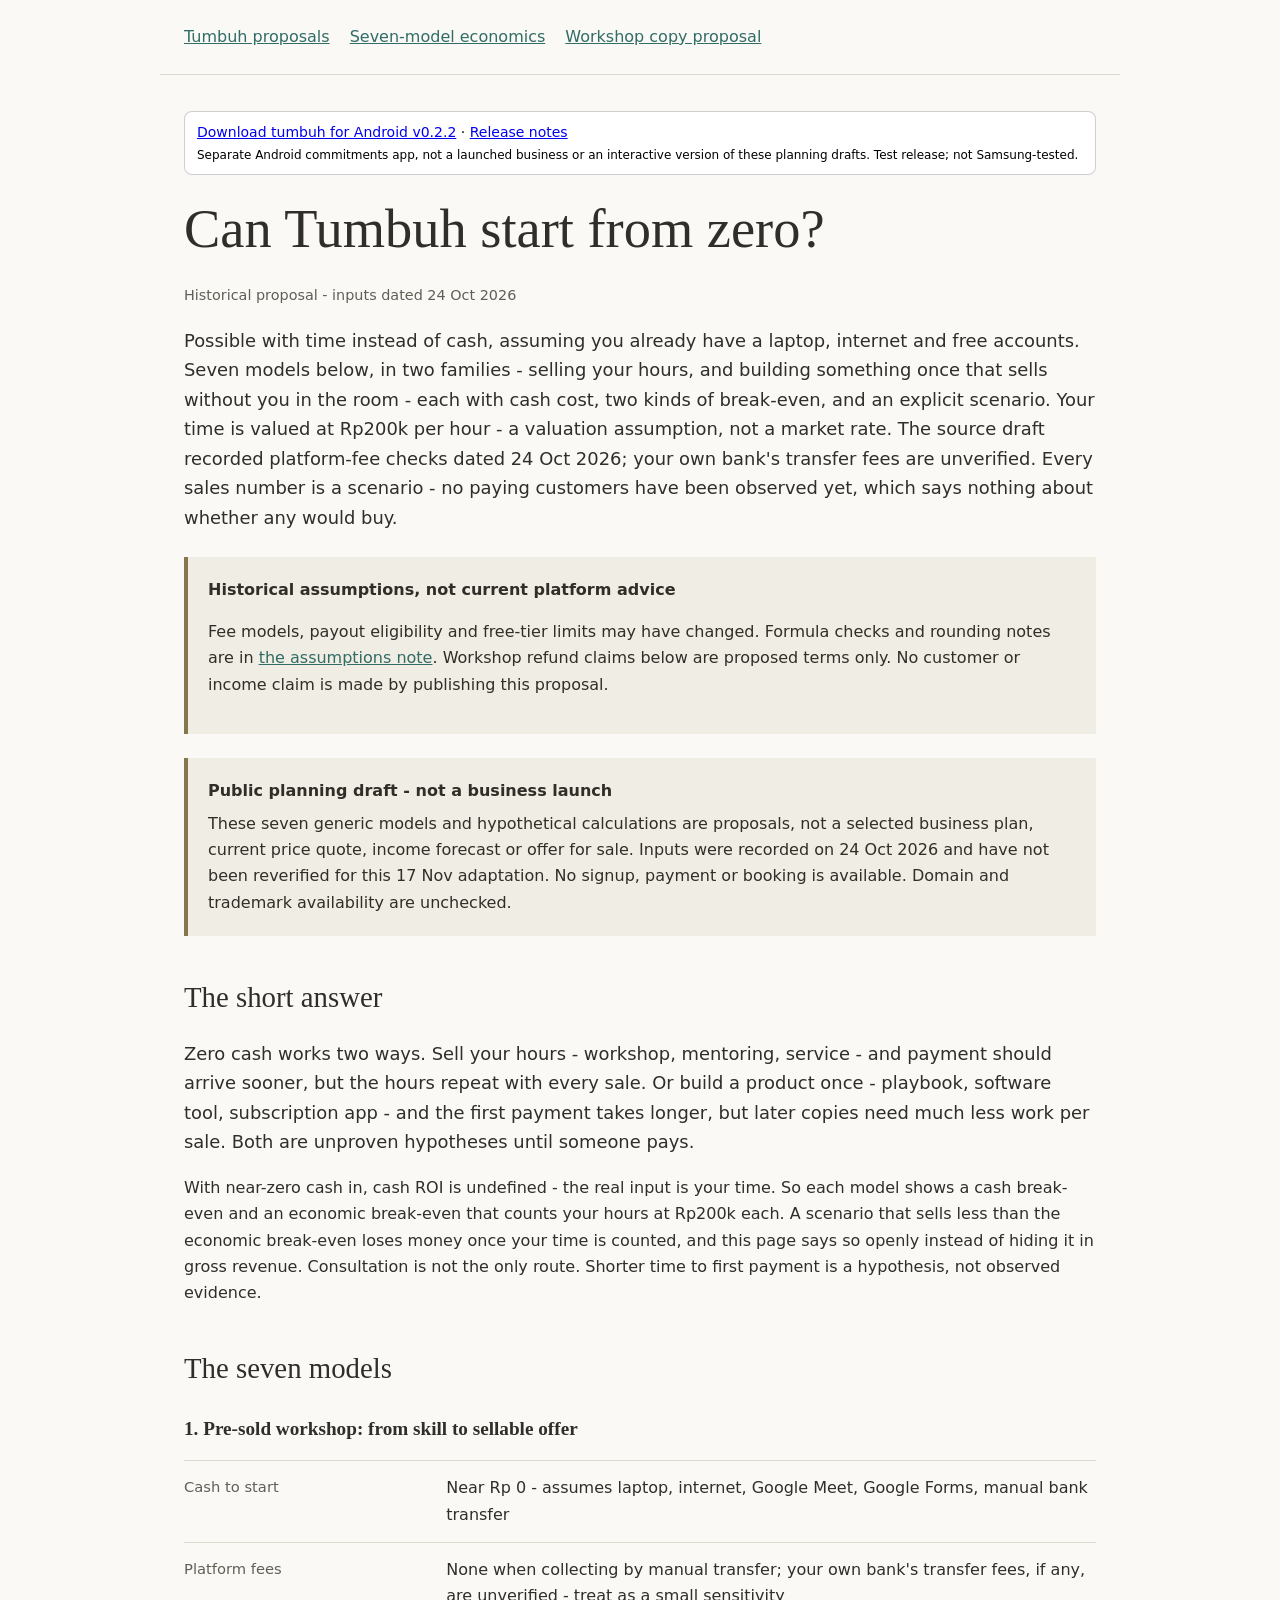
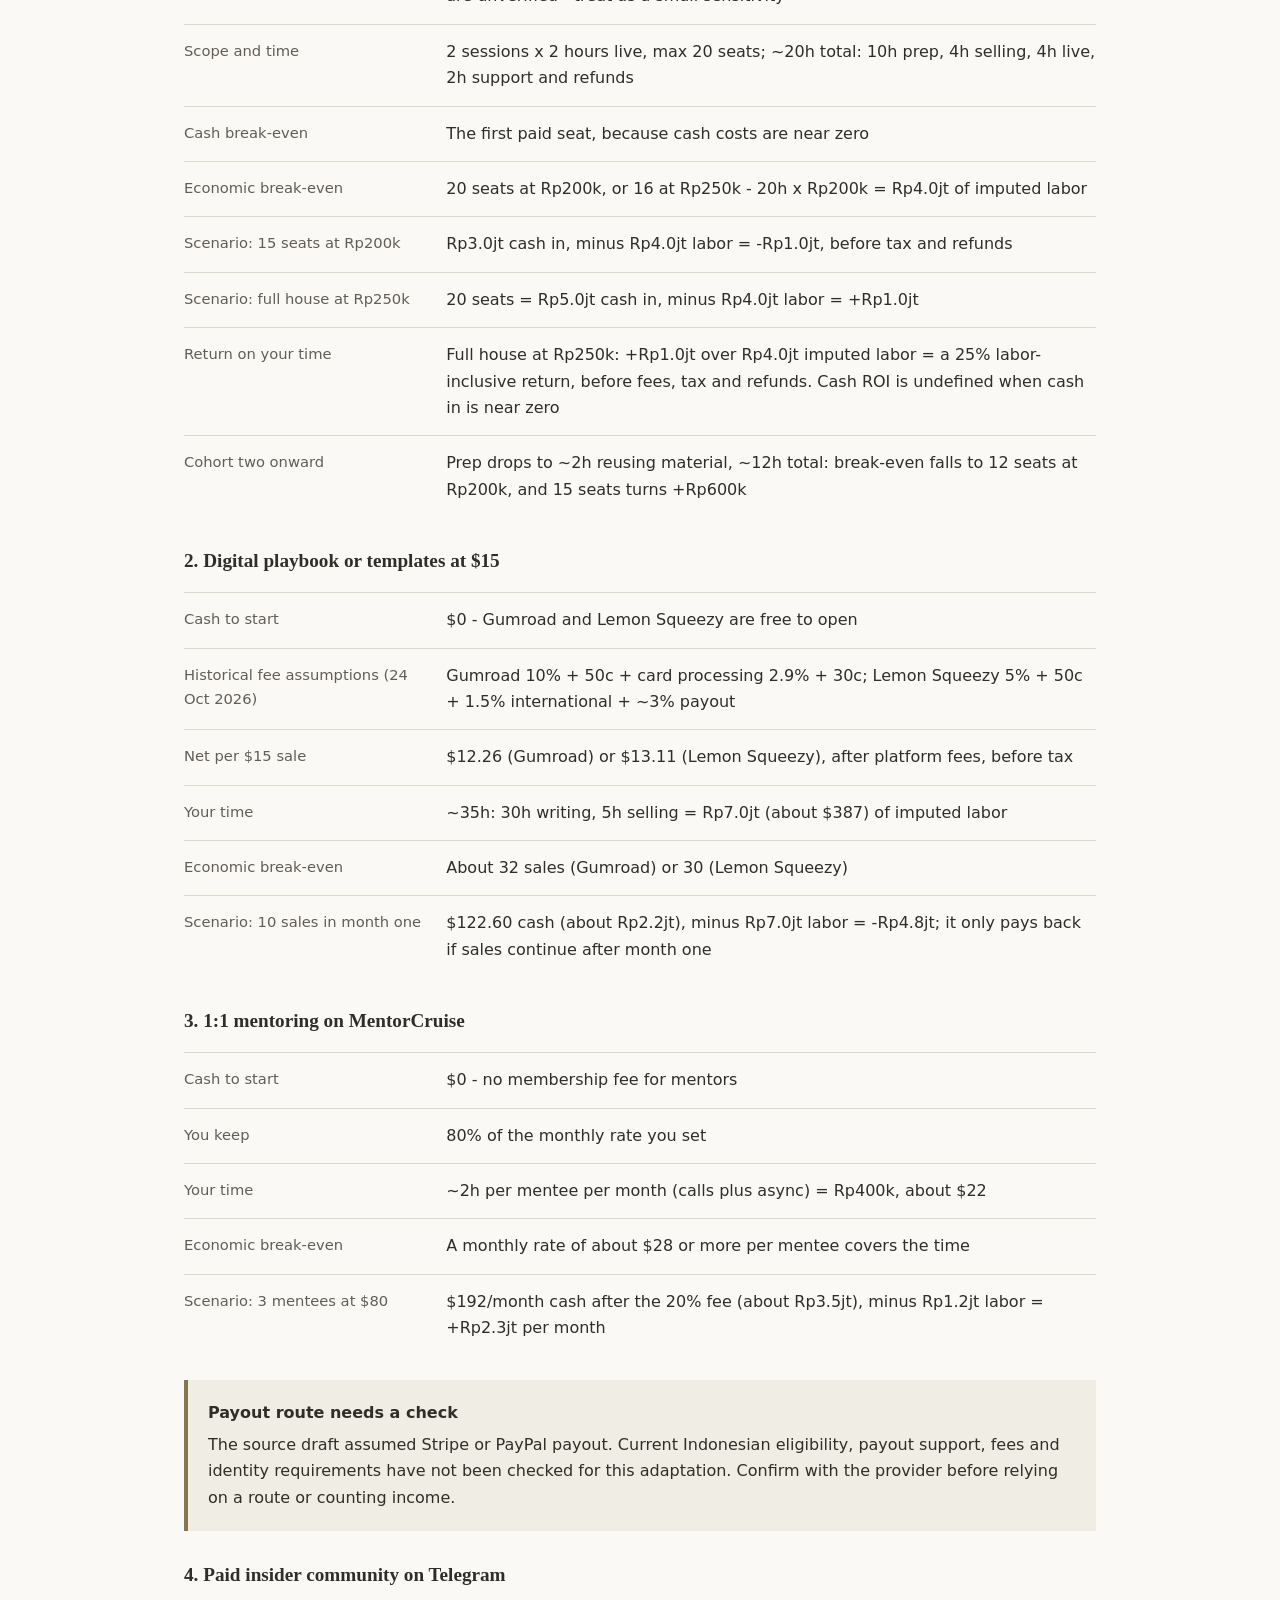
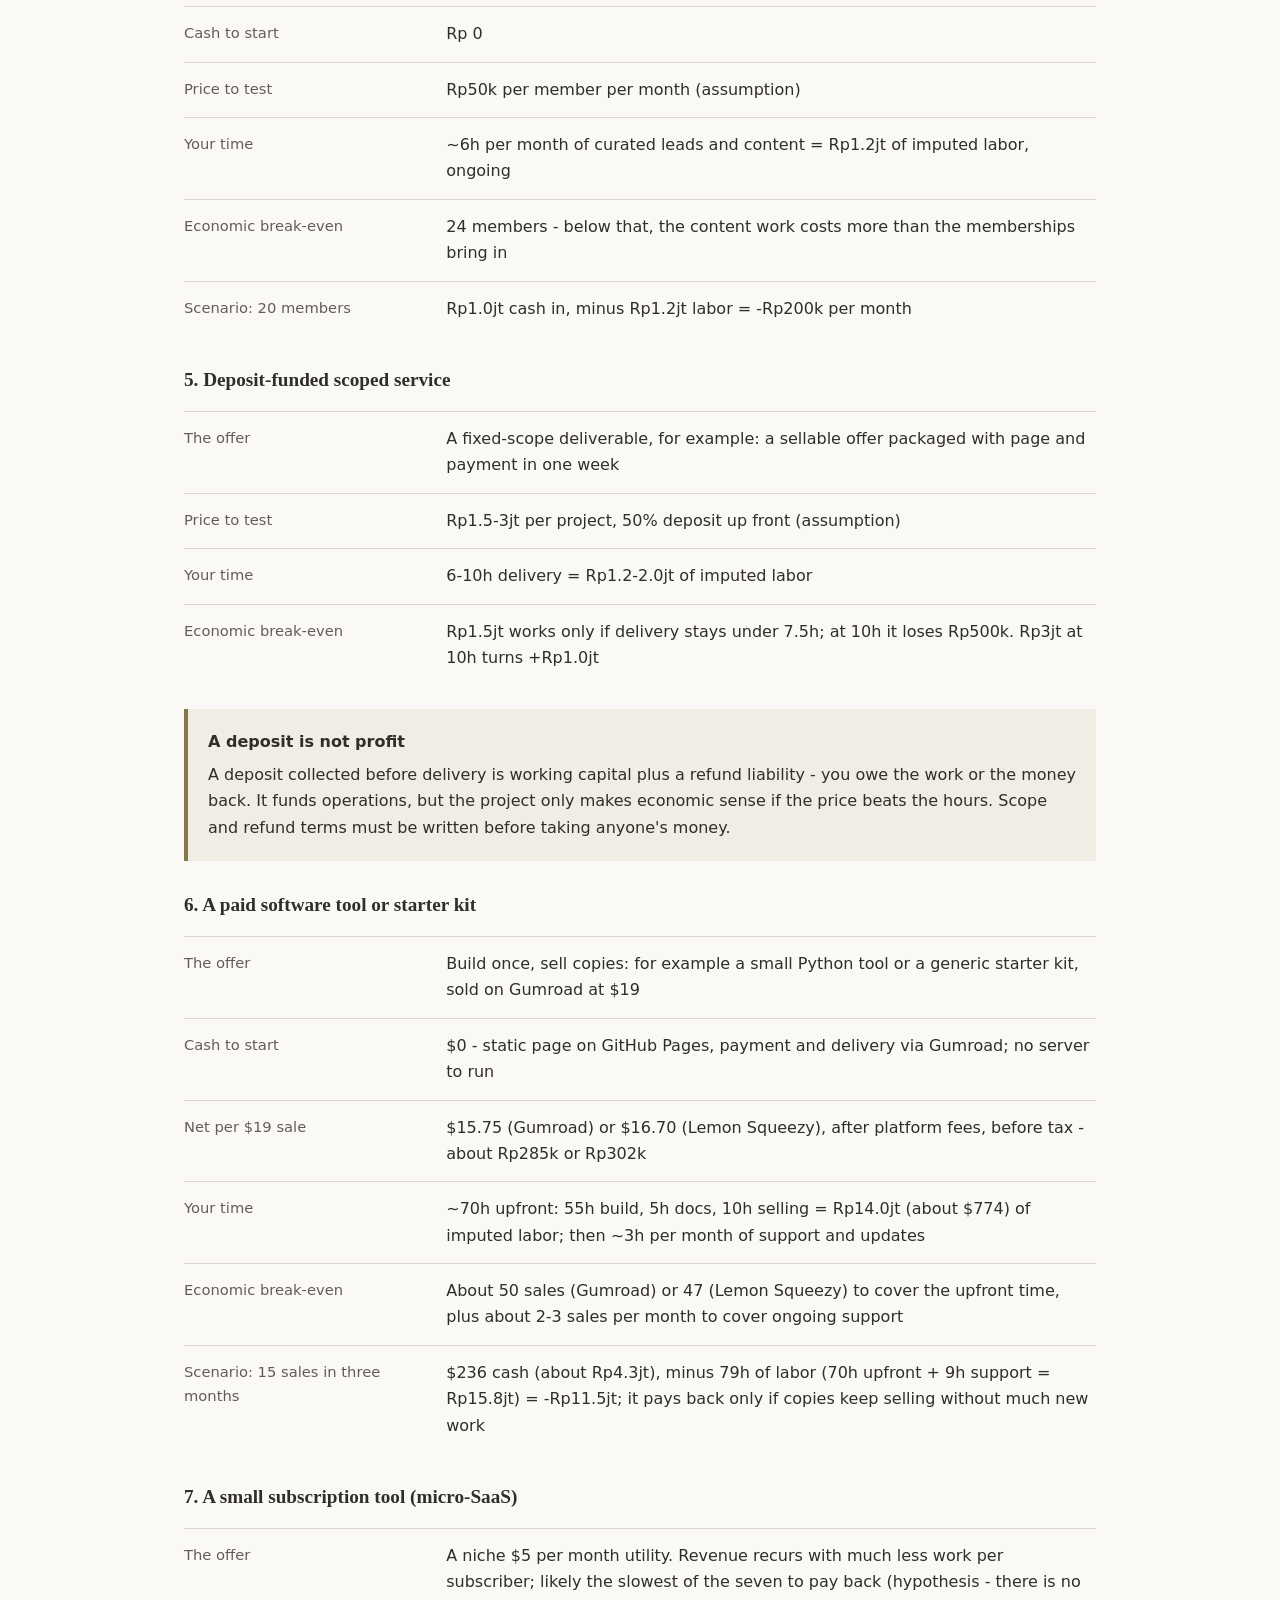
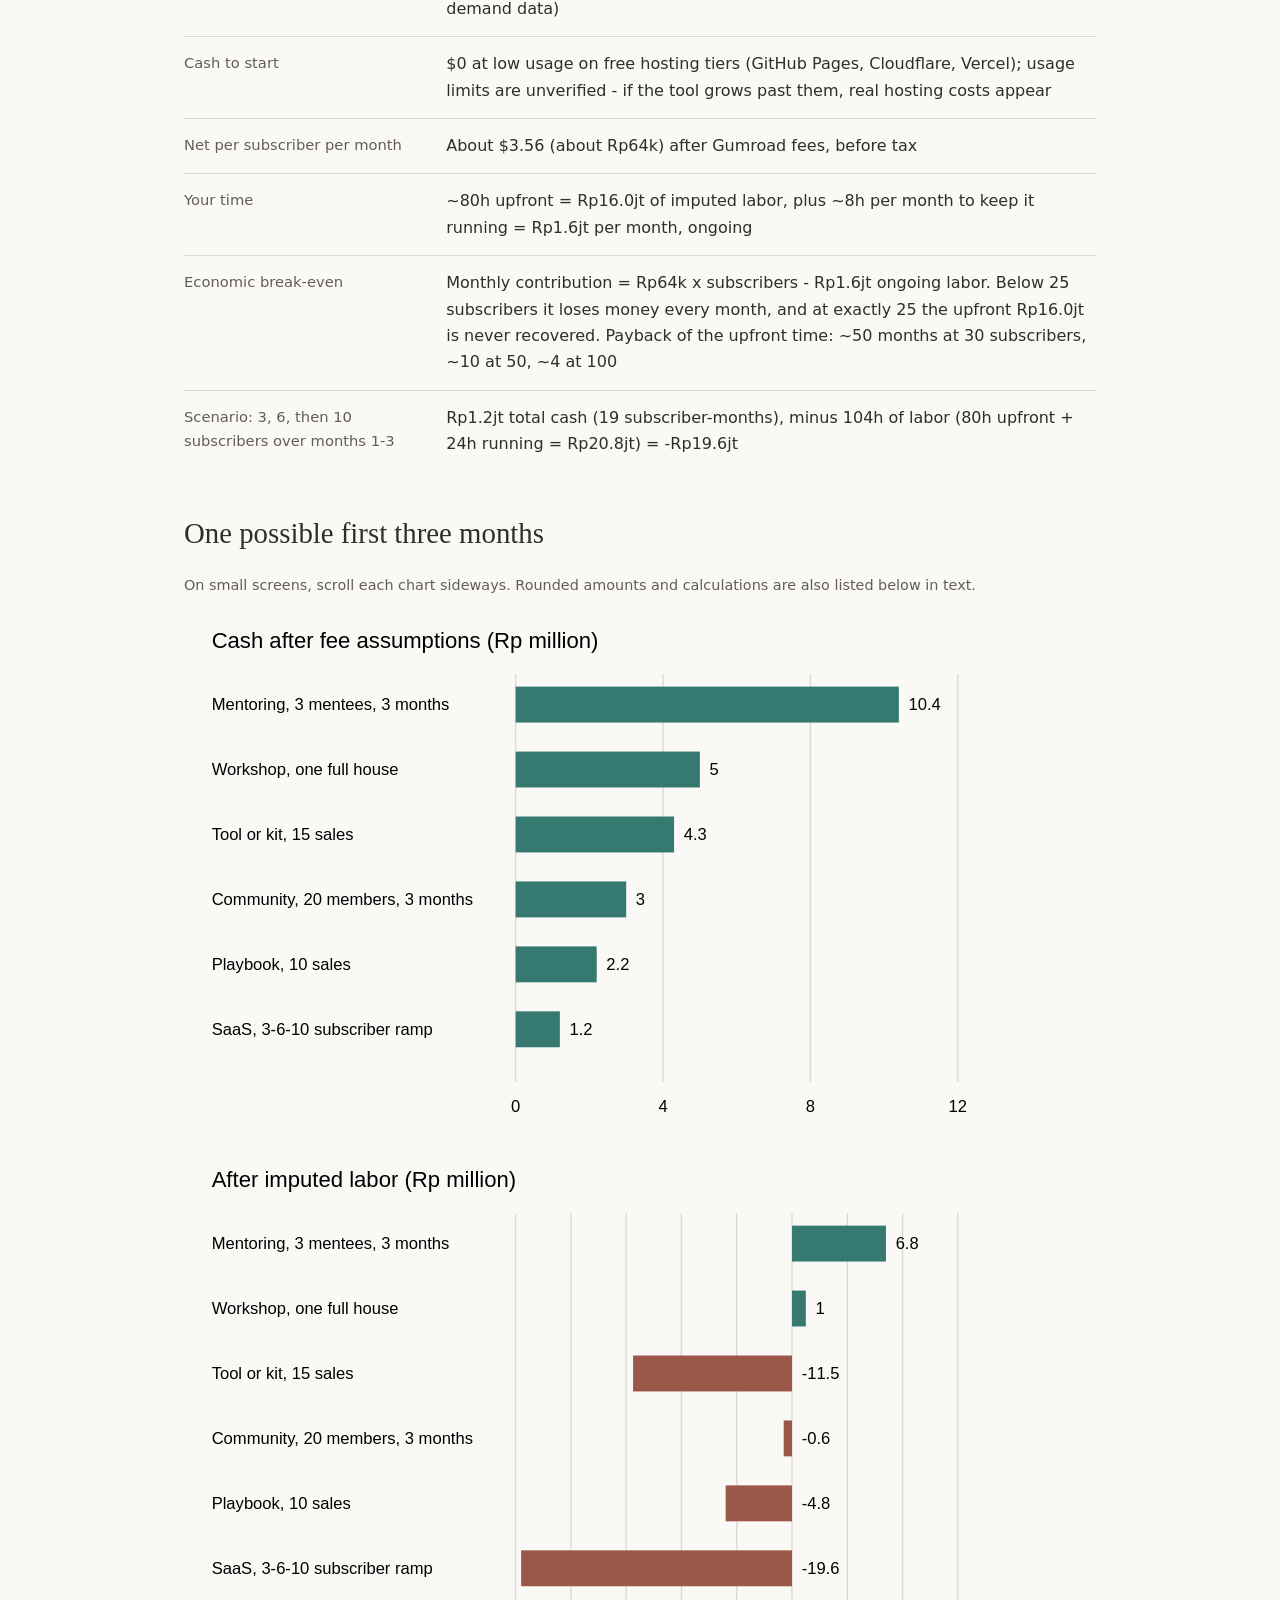
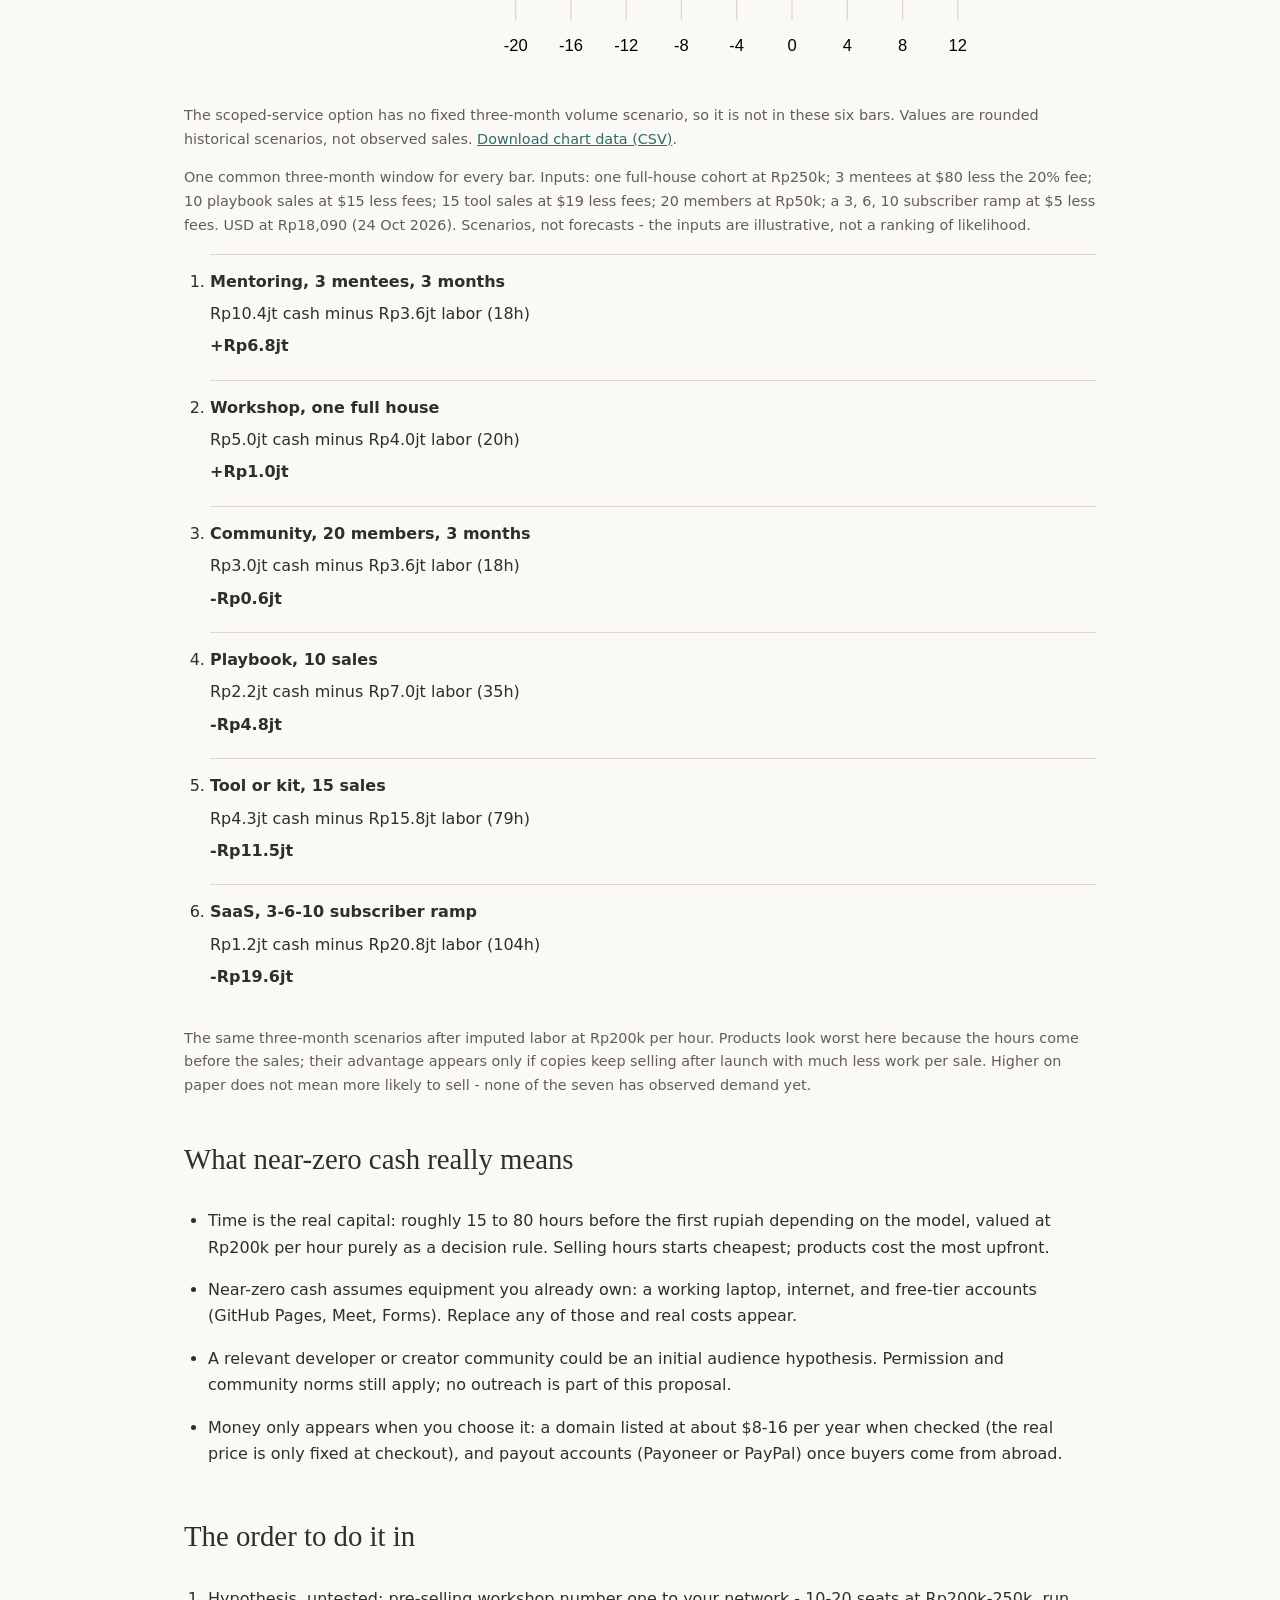
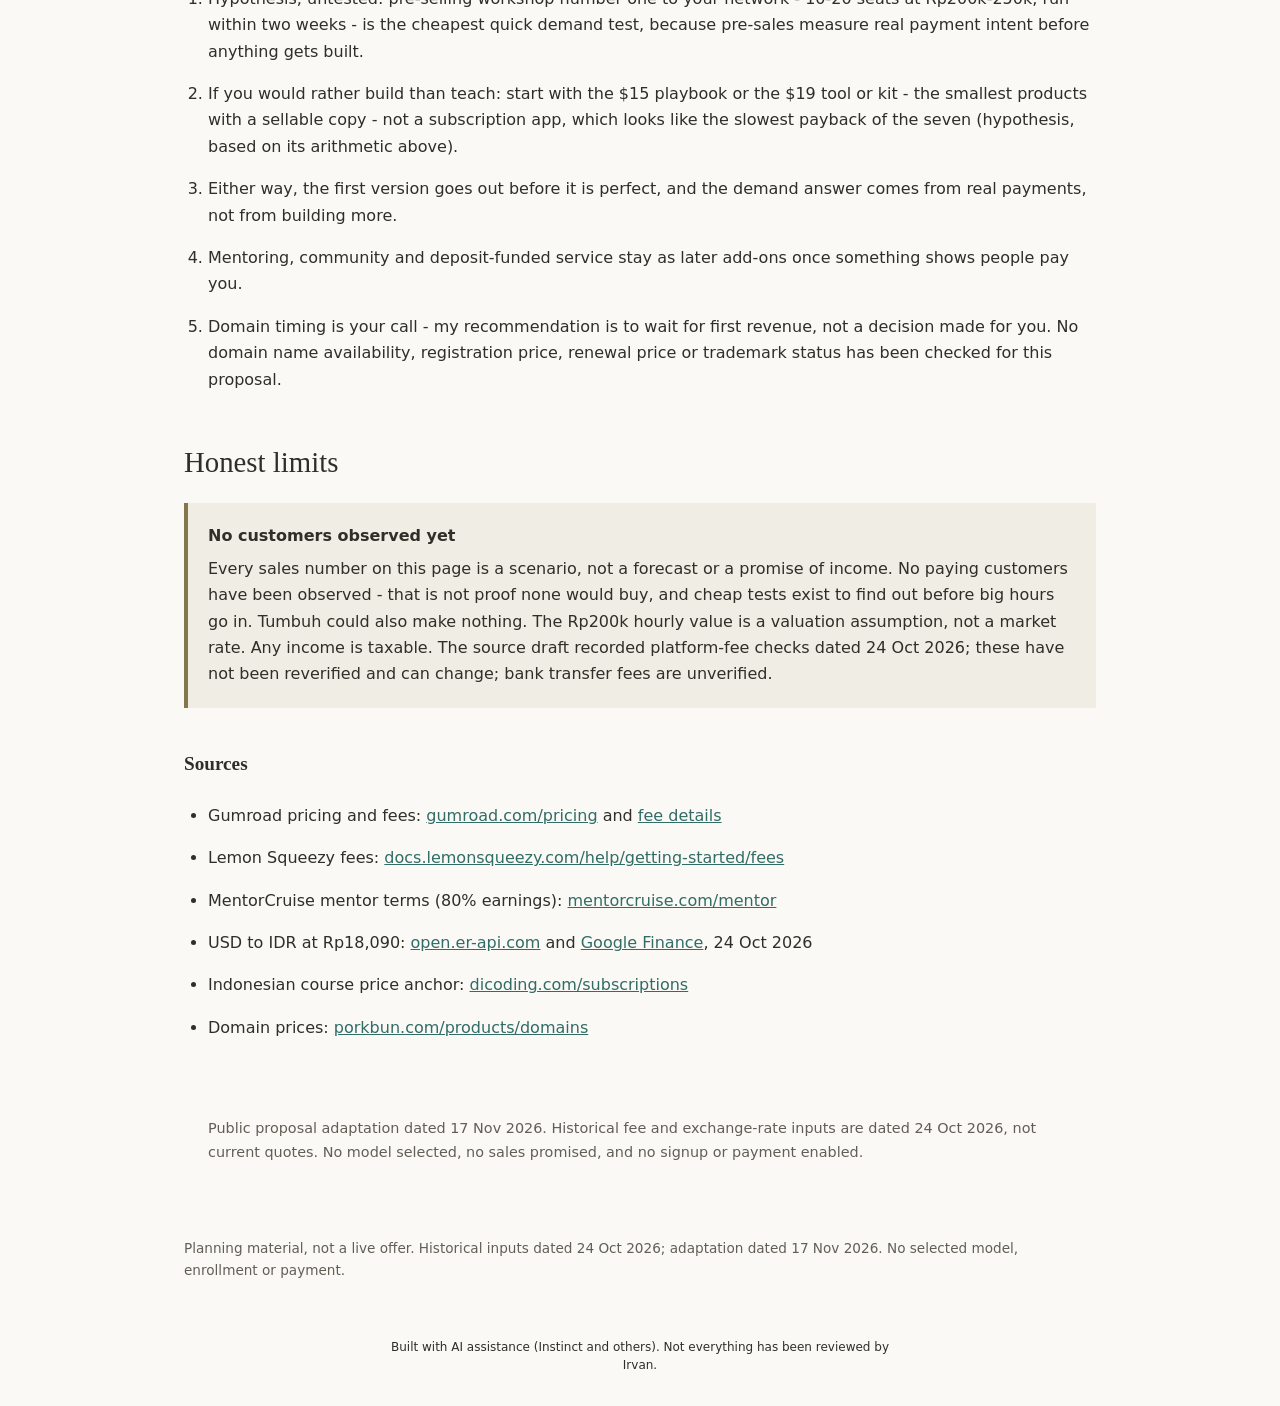
==== commit adbed408: "Disclose AI assistance on subpages and clarify release artifact comments" ====
--- a/economics/index.html
+++ b/economics/index.html
@@ -1,4 +1,5 @@
 <!DOCTYPE html>
 <html lang="en"><head><meta charset="utf-8"/><meta content="width=device-width,initial-scale=1" name="viewport"/><title>Tumbuh - seven-model economics proposal</title><meta content="Unchosen business-model proposals and hypothetical estimates. No signup, sales or income promises." name="description"/><link href="../style.css" rel="stylesheet"/><style>.android-release{display:block;position:relative;z-index:7;margin:12px 0;padding:10px 12px;border:1px solid #8886;border-radius:8px;font:14px/1.45 system-ui,sans-serif;background:Canvas;color:CanvasText;overflow-wrap:anywhere}.android-release a{color:LinkText}.android-release small{display:block;margin-top:4px;font-size:12px}</style>
 </head><body><nav aria-label="Main"><a href="../">Tumbuh proposals</a><a href="../economics/">Seven-model economics</a><a href="../workshop-proposal/">Workshop copy proposal</a></nav><main class="file-card" data-width="fluid" dir="auto">
-<aside class="android-release" aria-label="Android version"><a href="https://github.com/irvan-putra/tumbuh/releases/download/v0.2.2/tumbuh-v0.2.2.apk">Download tumbuh for Android v0.2.2</a> · <a href="https://github.com/irvan-putra/tumbuh/releases/tag/v0.2.2">Release notes</a><small>Separate Android commitments app, not a launched business or an interactive version of these planning drafts. Test release; not Samsung-tested.</small></aside><header class="header"><h1 class="title">Can Tumbuh start from zero?</h1><p class="fact is-known">Historical proposal - inputs dated 24 Oct 2026</p><p class="intro">Possible with time instead of cash, assuming you already have a laptop, internet and free accounts. Seven models below, in two families - selling your hours, and building something once that sells without you in the room - each with cash cost, two kinds of break-even, and an explicit scenario. Your time is valued at Rp200k per hour - a valuation assumption, not a market rate. The source draft recorded platform-fee checks dated 24 Oct 2026; your own bank's transfer fees are unverified. Every sales number is a scenario - no paying customers have been observed yet, which says nothing about whether any would buy.</p></header><aside class="callout"><strong>Historical assumptions, not current platform advice</strong><p>Fee models, payout eligibility and free-tier limits may have changed. Formula checks and rounding notes are in <a href="assumptions.md">the assumptions note</a>. Workshop refund claims below are proposed terms only. No customer or income claim is made by publishing this proposal.</p></aside><aside class="callout bar"><span class="strong">Public planning draft - not a business launch</span><span>These seven generic models and hypothetical calculations are proposals, not a selected business plan, current price quote, income forecast or offer for sale. Inputs were recorded on 24 Oct 2026 and have not been reverified for this 17 Nov adaptation. No signup, payment or booking is available. Domain and trademark availability are unchecked.</span></aside><section aria-labelledby=":R5:" class="group"><h2 class="group-heading" id=":R5:">The short answer</h2><p class="key bar">Zero cash works two ways. Sell your hours - workshop, mentoring, service - and payment should arrive sooner, but the hours repeat with every sale. Or build a product once - playbook, software tool, subscription app - and the first payment takes longer, but later copies need much less work per sale. Both are unproven hypotheses until someone pays.</p><div class="text"><p class="p">With near-zero cash in, cash ROI is undefined - the real input is your time. So each model shows a cash break-even and an economic break-even that counts your hours at Rp200k each. A scenario that sells less than the economic break-even loses money once your time is counted, and this page says so openly instead of hiding it in gross revenue. Consultation is not the only route. Shorter time to first payment is a hypothesis, not observed evidence.</p></div></section><section aria-labelledby=":R6:" class="group"><h2 class="group-heading" id=":R6:">The seven models</h2><section aria-labelledby=":R6m:" class="group"><h2 class="group-label" id=":R6m:">1. Pre-sold workshop: from skill to sellable offer</h2><dl class="facts"><div><dt>Cash to start</dt><dd><bdi>Near Rp 0 - assumes laptop, internet, Google Meet, Google Forms, manual bank transfer</bdi></dd></div><div><dt>Platform fees</dt><dd><bdi>None when collecting by manual transfer; your own bank's transfer fees, if any, are unverified - treat as a small sensitivity</bdi></dd></div><div><dt>Scope and time</dt><dd><bdi>2 sessions x 2 hours live, max 20 seats; ~20h total: 10h prep, 4h selling, 4h live, 2h support and refunds</bdi></dd></div><div><dt>Cash break-even</dt><dd><bdi>The first paid seat, because cash costs are near zero</bdi></dd></div><div><dt>Economic break-even</dt><dd><bdi>20 seats at Rp200k, or 16 at Rp250k - 20h x Rp200k = Rp4.0jt of imputed labor</bdi></dd></div><div><dt>Scenario: 15 seats at Rp200k</dt><dd><bdi>Rp3.0jt cash in, minus Rp4.0jt labor = -Rp1.0jt, before tax and refunds</bdi></dd></div><div><dt>Scenario: full house at Rp250k</dt><dd><bdi>20 seats = Rp5.0jt cash in, minus Rp4.0jt labor = +Rp1.0jt</bdi></dd></div><div><dt>Return on your time</dt><dd><bdi>Full house at Rp250k: +Rp1.0jt over Rp4.0jt imputed labor = a 25% labor-inclusive return, before fees, tax and refunds. Cash ROI is undefined when cash in is near zero</bdi></dd></div><div><dt>Cohort two onward</dt><dd><bdi>Prep drops to ~2h reusing material, ~12h total: break-even falls to 12 seats at Rp200k, and 15 seats turns +Rp600k</bdi></dd></div></dl></section><section aria-labelledby=":Ram:" class="group"><h2 class="group-label" id=":Ram:">2. Digital playbook or templates at $15</h2><dl class="facts"><div><dt>Cash to start</dt><dd><bdi>$0 - Gumroad and Lemon Squeezy are free to open</bdi></dd></div><div><dt>Historical fee assumptions (24 Oct 2026)</dt><dd><bdi>Gumroad 10% + 50c + card processing 2.9% + 30c; Lemon Squeezy 5% + 50c + 1.5% international + ~3% payout</bdi></dd></div><div><dt>Net per $15 sale</dt><dd><bdi>$12.26 (Gumroad) or $13.11 (Lemon Squeezy), after platform fees, before tax</bdi></dd></div><div><dt>Your time</dt><dd><bdi>~35h: 30h writing, 5h selling = Rp7.0jt (about $387) of imputed labor</bdi></dd></div><div><dt>Economic break-even</dt><dd><bdi>About 32 sales (Gumroad) or 30 (Lemon Squeezy)</bdi></dd></div><div><dt>Scenario: 10 sales in month one</dt><dd><bdi>$122.60 cash (about Rp2.2jt), minus Rp7.0jt labor = -Rp4.8jt; it only pays back if sales continue after month one</bdi></dd></div></dl></section><section aria-labelledby=":Rem:" class="group"><h2 class="group-label" id=":Rem:">3. 1:1 mentoring on MentorCruise</h2><dl class="facts"><div><dt>Cash to start</dt><dd><bdi>$0 - no membership fee for mentors</bdi></dd></div><div><dt>You keep</dt><dd><bdi>80% of the monthly rate you set</bdi></dd></div><div><dt>Your time</dt><dd><bdi>~2h per mentee per month (calls plus async) = Rp400k, about $22</bdi></dd></div><div><dt>Economic break-even</dt><dd><bdi>A monthly rate of about $28 or more per mentee covers the time</bdi></dd></div><div><dt>Scenario: 3 mentees at $80</dt><dd><bdi>$192/month cash after the 20% fee (about Rp3.5jt), minus Rp1.2jt labor = +Rp2.3jt per month</bdi></dd></div></dl><aside class="callout bar"><span class="strong">Payout route needs a check</span><span>The source draft assumed Stripe or PayPal payout. Current Indonesian eligibility, payout support, fees and identity requirements have not been checked for this adaptation. Confirm with the provider before relying on a route or counting income.</span></aside></section><section aria-labelledby=":Rim:" class="group"><h2 class="group-label" id=":Rim:">4. Paid insider community on Telegram</h2><dl class="facts"><div><dt>Cash to start</dt><dd><bdi>Rp 0</bdi></dd></div><div><dt>Price to test</dt><dd><bdi>Rp50k per member per month (assumption)</bdi></dd></div><div><dt>Your time</dt><dd><bdi>~6h per month of curated leads and content = Rp1.2jt of imputed labor, ongoing</bdi></dd></div><div><dt>Economic break-even</dt><dd><bdi>24 members - below that, the content work costs more than the memberships bring in</bdi></dd></div><div><dt>Scenario: 20 members</dt><dd><bdi>Rp1.0jt cash in, minus Rp1.2jt labor = -Rp200k per month</bdi></dd></div></dl></section><section aria-labelledby=":Rmm:" class="group"><h2 class="group-label" id=":Rmm:">5. Deposit-funded scoped service</h2><dl class="facts"><div><dt>The offer</dt><dd><bdi>A fixed-scope deliverable, for example: a sellable offer packaged with page and payment in one week</bdi></dd></div><div><dt>Price to test</dt><dd><bdi>Rp1.5-3jt per project, 50% deposit up front (assumption)</bdi></dd></div><div><dt>Your time</dt><dd><bdi>6-10h delivery = Rp1.2-2.0jt of imputed labor</bdi></dd></div><div><dt>Economic break-even</dt><dd><bdi>Rp1.5jt works only if delivery stays under 7.5h; at 10h it loses Rp500k. Rp3jt at 10h turns +Rp1.0jt</bdi></dd></div></dl><aside class="callout bar"><span class="strong">A deposit is not profit</span><span>A deposit collected before delivery is working capital plus a refund liability - you owe the work or the money back. It funds operations, but the project only makes economic sense if the price beats the hours. Scope and refund terms must be written before taking anyone's money.</span></aside></section><section aria-labelledby=":Rqm:" class="group"><h2 class="group-label" id=":Rqm:">6. A paid software tool or starter kit</h2><dl class="facts"><div><dt>The offer</dt><dd><bdi>Build once, sell copies: for example a small Python tool or a generic starter kit, sold on Gumroad at $19</bdi></dd></div><div><dt>Cash to start</dt><dd><bdi>$0 - static page on GitHub Pages, payment and delivery via Gumroad; no server to run</bdi></dd></div><div><dt>Net per $19 sale</dt><dd><bdi>$15.75 (Gumroad) or $16.70 (Lemon Squeezy), after platform fees, before tax - about Rp285k or Rp302k</bdi></dd></div><div><dt>Your time</dt><dd><bdi>~70h upfront: 55h build, 5h docs, 10h selling = Rp14.0jt (about $774) of imputed labor; then ~3h per month of support and updates</bdi></dd></div><div><dt>Economic break-even</dt><dd><bdi>About 50 sales (Gumroad) or 47 (Lemon Squeezy) to cover the upfront time, plus about 2-3 sales per month to cover ongoing support</bdi></dd></div><div><dt>Scenario: 15 sales in three months</dt><dd><bdi>$236 cash (about Rp4.3jt), minus 79h of labor (70h upfront + 9h support = Rp15.8jt) = -Rp11.5jt; it pays back only if copies keep selling without much new work</bdi></dd></div></dl></section><section aria-labelledby=":Rum:" class="group"><h2 class="group-label" id=":Rum:">7. A small subscription tool (micro-SaaS)</h2><dl class="facts"><div><dt>The offer</dt><dd><bdi>A niche $5 per month utility. Revenue recurs with much less work per subscriber; likely the slowest of the seven to pay back (hypothesis - there is no demand data)</bdi></dd></div><div><dt>Cash to start</dt><dd><bdi>$0 at low usage on free hosting tiers (GitHub Pages, Cloudflare, Vercel); usage limits are unverified - if the tool grows past them, real hosting costs appear</bdi></dd></div><div><dt>Net per subscriber per month</dt><dd><bdi>About $3.56 (about Rp64k) after Gumroad fees, before tax</bdi></dd></div><div><dt>Your time</dt><dd><bdi>~80h upfront = Rp16.0jt of imputed labor, plus ~8h per month to keep it running = Rp1.6jt per month, ongoing</bdi></dd></div><div><dt>Economic break-even</dt><dd><bdi>Monthly contribution = Rp64k x subscribers - Rp1.6jt ongoing labor. Below 25 subscribers it loses money every month, and at exactly 25 the upfront Rp16.0jt is never recovered. Payback of the upfront time: ~50 months at 30 subscribers, ~10 at 50, ~4 at 100</bdi></dd></div><div><dt>Scenario: 3, 6, then 10 subscribers over months 1-3</dt><dd><bdi>Rp1.2jt total cash (19 subscriber-months), minus 104h of labor (80h upfront + 24h running = Rp20.8jt) = -Rp19.6jt</bdi></dd></div></dl></section></section><section aria-labelledby=":R7:" class="group"><h2 class="group-heading" id=":R7:">One possible first three months</h2><p class="caption">On small screens, scroll each chart sideways. Rounded amounts and calculations are also listed below in text.</p><div aria-label="Chart, scroll horizontally to inspect labels. Exact rounded amounts are in the CSV and results below." class="chart-wrap" tabindex="0"><svg aria-label="Cash after fee assumptions" role="img" viewbox="0 0 660 390" xmlns="http://www.w3.org/2000/svg"><rect fill="#faf9f6" height="390" width="660"></rect><text font-family="sans-serif" font-size="16" x="20" y="26">Cash after fee assumptions (Rp million)</text><line stroke="#ded9ce" x1="240.0" x2="240.0" y1="45" y2="340"></line><text font-family="sans-serif" font-size="12" text-anchor="middle" x="240.0" y="362">0</text><line stroke="#ded9ce" x1="346.66666666666663" x2="346.66666666666663" y1="45" y2="340"></line><text font-family="sans-serif" font-size="12" text-anchor="middle" x="346.66666666666663" y="362">4</text><line stroke="#ded9ce" x1="453.3333333333333" x2="453.3333333333333" y1="45" y2="340"></line><text font-family="sans-serif" font-size="12" text-anchor="middle" x="453.3333333333333" y="362">8</text><line stroke="#ded9ce" x1="560.0" x2="560.0" y1="45" y2="340"></line><text font-family="sans-serif" font-size="12" text-anchor="middle" x="560.0" y="362">12</text><text font-family="sans-serif" font-size="12" x="20" y="71">Mentoring, 3 mentees, 3 months</text><rect fill="#367970" height="26" width="277.33333333333337" x="240.0" y="54"></rect><text font-family="sans-serif" font-size="12" x="524.3333333333334" y="71">10.4</text><text font-family="sans-serif" font-size="12" x="20" y="118">Workshop, one full house</text><rect fill="#367970" height="26" width="133.33333333333337" x="240.0" y="101"></rect><text font-family="sans-serif" font-size="12" x="380.33333333333337" y="118">5</text><text font-family="sans-serif" font-size="12" x="20" y="165">Tool or kit, 15 sales</text><rect fill="#367970" height="26" width="114.66666666666669" x="240.0" y="148"></rect><text font-family="sans-serif" font-size="12" x="361.6666666666667" y="165">4.3</text><text font-family="sans-serif" font-size="12" x="20" y="212">Community, 20 members, 3 months</text><rect fill="#367970" height="26" width="80.0" x="240.0" y="195"></rect><text font-family="sans-serif" font-size="12" x="327.0" y="212">3</text><text font-family="sans-serif" font-size="12" x="20" y="259">Playbook, 10 sales</text><rect fill="#367970" height="26" width="58.666666666666686" x="240.0" y="242"></rect><text font-family="sans-serif" font-size="12" x="305.6666666666667" y="259">2.2</text><text font-family="sans-serif" font-size="12" x="20" y="306">SaaS, 3-6-10 subscriber ramp</text><rect fill="#367970" height="26" width="32.0" x="240.0" y="289"></rect><text font-family="sans-serif" font-size="12" x="279.0" y="306">1.2</text></svg></div><div aria-label="Chart, scroll horizontally to inspect labels. Exact rounded amounts are in the CSV and results below." class="chart-wrap" tabindex="0"><svg aria-label="After imputed labor" role="img" viewbox="0 0 660 390" xmlns="http://www.w3.org/2000/svg"><rect fill="#faf9f6" height="390" width="660"></rect><text font-family="sans-serif" font-size="16" x="20" y="26">After imputed labor (Rp million)</text><line stroke="#ded9ce" x1="240.0" x2="240.0" y1="45" y2="340"></line><text font-family="sans-serif" font-size="12" text-anchor="middle" x="240.0" y="362">-20</text><line stroke="#ded9ce" x1="280.0" x2="280.0" y1="45" y2="340"></line><text font-family="sans-serif" font-size="12" text-anchor="middle" x="280.0" y="362">-16</text><line stroke="#ded9ce" x1="320.0" x2="320.0" y1="45" y2="340"></line><text font-family="sans-serif" font-size="12" text-anchor="middle" x="320.0" y="362">-12</text><line stroke="#ded9ce" x1="360.0" x2="360.0" y1="45" y2="340"></line><text font-family="sans-serif" font-size="12" text-anchor="middle" x="360.0" y="362">-8</text><line stroke="#ded9ce" x1="400.0" x2="400.0" y1="45" y2="340"></line><text font-family="sans-serif" font-size="12" text-anchor="middle" x="400.0" y="362">-4</text><line stroke="#ded9ce" x1="440.0" x2="440.0" y1="45" y2="340"></line><text font-family="sans-serif" font-size="12" text-anchor="middle" x="440.0" y="362">0</text><line stroke="#ded9ce" x1="480.0" x2="480.0" y1="45" y2="340"></line><text font-family="sans-serif" font-size="12" text-anchor="middle" x="480.0" y="362">4</text><line stroke="#ded9ce" x1="520.0" x2="520.0" y1="45" y2="340"></line><text font-family="sans-serif" font-size="12" text-anchor="middle" x="520.0" y="362">8</text><line stroke="#ded9ce" x1="560.0" x2="560.0" y1="45" y2="340"></line><text font-family="sans-serif" font-size="12" text-anchor="middle" x="560.0" y="362">12</text><text font-family="sans-serif" font-size="12" x="20" y="71">Mentoring, 3 mentees, 3 months</text><rect fill="#367970" height="26" width="68.0" x="440.0" y="54"></rect><text font-family="sans-serif" font-size="12" x="515.0" y="71">6.8</text><text font-family="sans-serif" font-size="12" x="20" y="118">Workshop, one full house</text><rect fill="#367970" height="26" width="10.0" x="440.0" y="101"></rect><text font-family="sans-serif" font-size="12" x="457.0" y="118">1</text><text font-family="sans-serif" font-size="12" x="20" y="165">Tool or kit, 15 sales</text><rect fill="#9b5748" height="26" width="115.0" x="325.0" y="148"></rect><text font-family="sans-serif" font-size="12" x="447.0" y="165">-11.5</text><text font-family="sans-serif" font-size="12" x="20" y="212">Community, 20 members, 3 months</text><rect fill="#9b5748" height="26" width="6.0" x="434.0" y="195"></rect><text font-family="sans-serif" font-size="12" x="447.0" y="212">-0.6</text><text font-family="sans-serif" font-size="12" x="20" y="259">Playbook, 10 sales</text><rect fill="#9b5748" height="26" width="48.0" x="392.0" y="242"></rect><text font-family="sans-serif" font-size="12" x="447.0" y="259">-4.8</text><text font-family="sans-serif" font-size="12" x="20" y="306">SaaS, 3-6-10 subscriber ramp</text><rect fill="#9b5748" height="26" width="196.0" x="244.0" y="289"></rect><text font-family="sans-serif" font-size="12" x="447.0" y="306">-19.6</text></svg></div><p class="caption">The scoped-service option has no fixed three-month volume scenario, so it is not in these six bars. Values are rounded historical scenarios, not observed sales. <a href="scenarios.csv">Download chart data (CSV)</a>.</p><p class="caption">One common three-month window for every bar. Inputs: one full-house cohort at Rp250k; 3 mentees at $80 less the 20% fee; 10 playbook sales at $15 less fees; 15 tool sales at $19 less fees; 20 members at Rp50k; a 3, 6, 10 subscriber ramp at $5 less fees. USD at Rp18,090 (24 Oct 2026). Scenarios, not forecasts - the inputs are illustrative, not a ranking of likelihood.</p><ol class="scenario-results"><li><strong>Mentoring, 3 mentees, 3 months</strong><p>Rp10.4jt cash minus Rp3.6jt labor (18h)</p><p><strong>+Rp6.8jt</strong></p></li><li><strong>Workshop, one full house</strong><p>Rp5.0jt cash minus Rp4.0jt labor (20h)</p><p><strong>+Rp1.0jt</strong></p></li><li><strong>Community, 20 members, 3 months</strong><p>Rp3.0jt cash minus Rp3.6jt labor (18h)</p><p><strong>-Rp0.6jt</strong></p></li><li><strong>Playbook, 10 sales</strong><p>Rp2.2jt cash minus Rp7.0jt labor (35h)</p><p><strong>-Rp4.8jt</strong></p></li><li><strong>Tool or kit, 15 sales</strong><p>Rp4.3jt cash minus Rp15.8jt labor (79h)</p><p><strong>-Rp11.5jt</strong></p></li><li><strong>SaaS, 3-6-10 subscriber ramp</strong><p>Rp1.2jt cash minus Rp20.8jt labor (104h)</p><p><strong>-Rp19.6jt</strong></p></li></ol><p class="caption">The same three-month scenarios after imputed labor at Rp200k per hour. Products look worst here because the hours come before the sales; their advantage appears only if copies keep selling after launch with much less work per sale. Higher on paper does not mean more likely to sell - none of the seven has observed demand yet.</p></section><section aria-labelledby=":R8:" class="group"><h2 class="group-heading" id=":R8:">What near-zero cash really means</h2><ul class="bullets"><li>Time is the real capital: roughly 15 to 80 hours before the first rupiah depending on the model, valued at Rp200k per hour purely as a decision rule. Selling hours starts cheapest; products cost the most upfront.</li><li>Near-zero cash assumes equipment you already own: a working laptop, internet, and free-tier accounts (GitHub Pages, Meet, Forms). Replace any of those and real costs appear.</li><li>A relevant developer or creator community could be an initial audience hypothesis. Permission and community norms still apply; no outreach is part of this proposal.</li><li>Money only appears when you choose it: a domain listed at about $8-16 per year when checked (the real price is only fixed at checkout), and payout accounts (Payoneer or PayPal) once buyers come from abroad.</li></ul></section><section aria-labelledby=":R9:" class="group"><h2 class="group-heading" id=":R9:">The order to do it in</h2><ol class="steps"><li><span class="step-n">1</span><span>Hypothesis, untested: pre-selling workshop number one to your network - 10-20 seats at Rp200k-250k, run within two weeks - is the cheapest quick demand test, because pre-sales measure real payment intent before anything gets built.</span></li><li><span class="step-n">2</span><span>If you would rather build than teach: start with the $15 playbook or the $19 tool or kit - the smallest products with a sellable copy - not a subscription app, which looks like the slowest payback of the seven (hypothesis, based on its arithmetic above).</span></li><li><span class="step-n">3</span><span>Either way, the first version goes out before it is perfect, and the demand answer comes from real payments, not from building more.</span></li><li><span class="step-n">4</span><span>Mentoring, community and deposit-funded service stay as later add-ons once something shows people pay you.</span></li><li><span class="step-n">5</span><span>Domain timing is your call - my recommendation is to wait for first revenue, not a decision made for you. No domain name availability, registration price, renewal price or trademark status has been checked for this proposal.</span></li></ol></section><section aria-labelledby=":Ra:" class="group"><h2 class="group-heading" id=":Ra:">Honest limits</h2><aside class="callout bar"><span class="strong">No customers observed yet</span><span>Every sales number on this page is a scenario, not a forecast or a promise of income. No paying customers have been observed - that is not proof none would buy, and cheap tests exist to find out before big hours go in. Tumbuh could also make nothing. The Rp200k hourly value is a valuation assumption, not a market rate. Any income is taxable. The source draft recorded platform-fee checks dated 24 Oct 2026; these have not been reverified and can change; bank transfer fees are unverified.</span></aside></section><section aria-labelledby=":Rb:" class="group"><h2 class="group-label" id=":Rb:">Sources</h2><ul class="bullets"><li>Gumroad pricing and fees: <a class="link" href="https://gumroad.com/pricing" rel="noopener noreferrer">gumroad.com/pricing</a> and <a class="link" href="https://gumroad.com/help/article/66-gumroads-fees" rel="noopener noreferrer">fee details</a></li><li>Lemon Squeezy fees: <a class="link" href="https://docs.lemonsqueezy.com/help/getting-started/fees" rel="noopener noreferrer">docs.lemonsqueezy.com/help/getting-started/fees</a></li><li>MentorCruise mentor terms (80% earnings): <a class="link" href="https://mentorcruise.com/mentor/" rel="noopener noreferrer">mentorcruise.com/mentor</a></li><li>USD to IDR at Rp18,090: <a class="link" href="https://open.er-api.com/v6/latest/USD" rel="noopener noreferrer">open.er-api.com</a> and <a class="link" href="https://www.google.com/finance/quote/USD-IDR" rel="noopener noreferrer">Google Finance</a>, 24 Oct 2026</li><li>Indonesian course price anchor: <a class="link" href="https://www.dicoding.com/subscriptions/purchases" rel="noopener noreferrer">dicoding.com/subscriptions</a></li><li>Domain prices: <a class="link" href="https://porkbun.com/products/domains" rel="noopener noreferrer">porkbun.com/products/domains</a></li></ul></section><footer class="closing">Public proposal adaptation dated 17 Nov 2026. Historical fee and exchange-rate inputs are dated 24 Oct 2026, not current quotes. No model selected, no sales promised, and no signup or payment enabled.</footer></main><footer>Planning material, not a live offer. Historical inputs dated 24 Oct 2026; adaptation dated 17 Nov 2026. No selected model, enrollment or payment.</footer></body></html>+<aside class="android-release" aria-label="Android version"><a href="https://github.com/irvan-putra/tumbuh/releases/download/v0.2.2/tumbuh-v0.2.2.apk">Download tumbuh for Android v0.2.2</a> · <a href="https://github.com/irvan-putra/tumbuh/releases/tag/v0.2.2">Release notes</a><small>Separate Android commitments app, not a launched business or an interactive version of these planning drafts. Test release; not Samsung-tested.</small></aside><header class="header"><h1 class="title">Can Tumbuh start from zero?</h1><p class="fact is-known">Historical proposal - inputs dated 24 Oct 2026</p><p class="intro">Possible with time instead of cash, assuming you already have a laptop, internet and free accounts. Seven models below, in two families - selling your hours, and building something once that sells without you in the room - each with cash cost, two kinds of break-even, and an explicit scenario. Your time is valued at Rp200k per hour - a valuation assumption, not a market rate. The source draft recorded platform-fee checks dated 24 Oct 2026; your own bank's transfer fees are unverified. Every sales number is a scenario - no paying customers have been observed yet, which says nothing about whether any would buy.</p></header><aside class="callout"><strong>Historical assumptions, not current platform advice</strong><p>Fee models, payout eligibility and free-tier limits may have changed. Formula checks and rounding notes are in <a href="assumptions.md">the assumptions note</a>. Workshop refund claims below are proposed terms only. No customer or income claim is made by publishing this proposal.</p></aside><aside class="callout bar"><span class="strong">Public planning draft - not a business launch</span><span>These seven generic models and hypothetical calculations are proposals, not a selected business plan, current price quote, income forecast or offer for sale. Inputs were recorded on 24 Oct 2026 and have not been reverified for this 17 Nov adaptation. No signup, payment or booking is available. Domain and trademark availability are unchecked.</span></aside><section aria-labelledby=":R5:" class="group"><h2 class="group-heading" id=":R5:">The short answer</h2><p class="key bar">Zero cash works two ways. Sell your hours - workshop, mentoring, service - and payment should arrive sooner, but the hours repeat with every sale. Or build a product once - playbook, software tool, subscription app - and the first payment takes longer, but later copies need much less work per sale. Both are unproven hypotheses until someone pays.</p><div class="text"><p class="p">With near-zero cash in, cash ROI is undefined - the real input is your time. So each model shows a cash break-even and an economic break-even that counts your hours at Rp200k each. A scenario that sells less than the economic break-even loses money once your time is counted, and this page says so openly instead of hiding it in gross revenue. Consultation is not the only route. Shorter time to first payment is a hypothesis, not observed evidence.</p></div></section><section aria-labelledby=":R6:" class="group"><h2 class="group-heading" id=":R6:">The seven models</h2><section aria-labelledby=":R6m:" class="group"><h2 class="group-label" id=":R6m:">1. Pre-sold workshop: from skill to sellable offer</h2><dl class="facts"><div><dt>Cash to start</dt><dd><bdi>Near Rp 0 - assumes laptop, internet, Google Meet, Google Forms, manual bank transfer</bdi></dd></div><div><dt>Platform fees</dt><dd><bdi>None when collecting by manual transfer; your own bank's transfer fees, if any, are unverified - treat as a small sensitivity</bdi></dd></div><div><dt>Scope and time</dt><dd><bdi>2 sessions x 2 hours live, max 20 seats; ~20h total: 10h prep, 4h selling, 4h live, 2h support and refunds</bdi></dd></div><div><dt>Cash break-even</dt><dd><bdi>The first paid seat, because cash costs are near zero</bdi></dd></div><div><dt>Economic break-even</dt><dd><bdi>20 seats at Rp200k, or 16 at Rp250k - 20h x Rp200k = Rp4.0jt of imputed labor</bdi></dd></div><div><dt>Scenario: 15 seats at Rp200k</dt><dd><bdi>Rp3.0jt cash in, minus Rp4.0jt labor = -Rp1.0jt, before tax and refunds</bdi></dd></div><div><dt>Scenario: full house at Rp250k</dt><dd><bdi>20 seats = Rp5.0jt cash in, minus Rp4.0jt labor = +Rp1.0jt</bdi></dd></div><div><dt>Return on your time</dt><dd><bdi>Full house at Rp250k: +Rp1.0jt over Rp4.0jt imputed labor = a 25% labor-inclusive return, before fees, tax and refunds. Cash ROI is undefined when cash in is near zero</bdi></dd></div><div><dt>Cohort two onward</dt><dd><bdi>Prep drops to ~2h reusing material, ~12h total: break-even falls to 12 seats at Rp200k, and 15 seats turns +Rp600k</bdi></dd></div></dl></section><section aria-labelledby=":Ram:" class="group"><h2 class="group-label" id=":Ram:">2. Digital playbook or templates at $15</h2><dl class="facts"><div><dt>Cash to start</dt><dd><bdi>$0 - Gumroad and Lemon Squeezy are free to open</bdi></dd></div><div><dt>Historical fee assumptions (24 Oct 2026)</dt><dd><bdi>Gumroad 10% + 50c + card processing 2.9% + 30c; Lemon Squeezy 5% + 50c + 1.5% international + ~3% payout</bdi></dd></div><div><dt>Net per $15 sale</dt><dd><bdi>$12.26 (Gumroad) or $13.11 (Lemon Squeezy), after platform fees, before tax</bdi></dd></div><div><dt>Your time</dt><dd><bdi>~35h: 30h writing, 5h selling = Rp7.0jt (about $387) of imputed labor</bdi></dd></div><div><dt>Economic break-even</dt><dd><bdi>About 32 sales (Gumroad) or 30 (Lemon Squeezy)</bdi></dd></div><div><dt>Scenario: 10 sales in month one</dt><dd><bdi>$122.60 cash (about Rp2.2jt), minus Rp7.0jt labor = -Rp4.8jt; it only pays back if sales continue after month one</bdi></dd></div></dl></section><section aria-labelledby=":Rem:" class="group"><h2 class="group-label" id=":Rem:">3. 1:1 mentoring on MentorCruise</h2><dl class="facts"><div><dt>Cash to start</dt><dd><bdi>$0 - no membership fee for mentors</bdi></dd></div><div><dt>You keep</dt><dd><bdi>80% of the monthly rate you set</bdi></dd></div><div><dt>Your time</dt><dd><bdi>~2h per mentee per month (calls plus async) = Rp400k, about $22</bdi></dd></div><div><dt>Economic break-even</dt><dd><bdi>A monthly rate of about $28 or more per mentee covers the time</bdi></dd></div><div><dt>Scenario: 3 mentees at $80</dt><dd><bdi>$192/month cash after the 20% fee (about Rp3.5jt), minus Rp1.2jt labor = +Rp2.3jt per month</bdi></dd></div></dl><aside class="callout bar"><span class="strong">Payout route needs a check</span><span>The source draft assumed Stripe or PayPal payout. Current Indonesian eligibility, payout support, fees and identity requirements have not been checked for this adaptation. Confirm with the provider before relying on a route or counting income.</span></aside></section><section aria-labelledby=":Rim:" class="group"><h2 class="group-label" id=":Rim:">4. Paid insider community on Telegram</h2><dl class="facts"><div><dt>Cash to start</dt><dd><bdi>Rp 0</bdi></dd></div><div><dt>Price to test</dt><dd><bdi>Rp50k per member per month (assumption)</bdi></dd></div><div><dt>Your time</dt><dd><bdi>~6h per month of curated leads and content = Rp1.2jt of imputed labor, ongoing</bdi></dd></div><div><dt>Economic break-even</dt><dd><bdi>24 members - below that, the content work costs more than the memberships bring in</bdi></dd></div><div><dt>Scenario: 20 members</dt><dd><bdi>Rp1.0jt cash in, minus Rp1.2jt labor = -Rp200k per month</bdi></dd></div></dl></section><section aria-labelledby=":Rmm:" class="group"><h2 class="group-label" id=":Rmm:">5. Deposit-funded scoped service</h2><dl class="facts"><div><dt>The offer</dt><dd><bdi>A fixed-scope deliverable, for example: a sellable offer packaged with page and payment in one week</bdi></dd></div><div><dt>Price to test</dt><dd><bdi>Rp1.5-3jt per project, 50% deposit up front (assumption)</bdi></dd></div><div><dt>Your time</dt><dd><bdi>6-10h delivery = Rp1.2-2.0jt of imputed labor</bdi></dd></div><div><dt>Economic break-even</dt><dd><bdi>Rp1.5jt works only if delivery stays under 7.5h; at 10h it loses Rp500k. Rp3jt at 10h turns +Rp1.0jt</bdi></dd></div></dl><aside class="callout bar"><span class="strong">A deposit is not profit</span><span>A deposit collected before delivery is working capital plus a refund liability - you owe the work or the money back. It funds operations, but the project only makes economic sense if the price beats the hours. Scope and refund terms must be written before taking anyone's money.</span></aside></section><section aria-labelledby=":Rqm:" class="group"><h2 class="group-label" id=":Rqm:">6. A paid software tool or starter kit</h2><dl class="facts"><div><dt>The offer</dt><dd><bdi>Build once, sell copies: for example a small Python tool or a generic starter kit, sold on Gumroad at $19</bdi></dd></div><div><dt>Cash to start</dt><dd><bdi>$0 - static page on GitHub Pages, payment and delivery via Gumroad; no server to run</bdi></dd></div><div><dt>Net per $19 sale</dt><dd><bdi>$15.75 (Gumroad) or $16.70 (Lemon Squeezy), after platform fees, before tax - about Rp285k or Rp302k</bdi></dd></div><div><dt>Your time</dt><dd><bdi>~70h upfront: 55h build, 5h docs, 10h selling = Rp14.0jt (about $774) of imputed labor; then ~3h per month of support and updates</bdi></dd></div><div><dt>Economic break-even</dt><dd><bdi>About 50 sales (Gumroad) or 47 (Lemon Squeezy) to cover the upfront time, plus about 2-3 sales per month to cover ongoing support</bdi></dd></div><div><dt>Scenario: 15 sales in three months</dt><dd><bdi>$236 cash (about Rp4.3jt), minus 79h of labor (70h upfront + 9h support = Rp15.8jt) = -Rp11.5jt; it pays back only if copies keep selling without much new work</bdi></dd></div></dl></section><section aria-labelledby=":Rum:" class="group"><h2 class="group-label" id=":Rum:">7. A small subscription tool (micro-SaaS)</h2><dl class="facts"><div><dt>The offer</dt><dd><bdi>A niche $5 per month utility. Revenue recurs with much less work per subscriber; likely the slowest of the seven to pay back (hypothesis - there is no demand data)</bdi></dd></div><div><dt>Cash to start</dt><dd><bdi>$0 at low usage on free hosting tiers (GitHub Pages, Cloudflare, Vercel); usage limits are unverified - if the tool grows past them, real hosting costs appear</bdi></dd></div><div><dt>Net per subscriber per month</dt><dd><bdi>About $3.56 (about Rp64k) after Gumroad fees, before tax</bdi></dd></div><div><dt>Your time</dt><dd><bdi>~80h upfront = Rp16.0jt of imputed labor, plus ~8h per month to keep it running = Rp1.6jt per month, ongoing</bdi></dd></div><div><dt>Economic break-even</dt><dd><bdi>Monthly contribution = Rp64k x subscribers - Rp1.6jt ongoing labor. Below 25 subscribers it loses money every month, and at exactly 25 the upfront Rp16.0jt is never recovered. Payback of the upfront time: ~50 months at 30 subscribers, ~10 at 50, ~4 at 100</bdi></dd></div><div><dt>Scenario: 3, 6, then 10 subscribers over months 1-3</dt><dd><bdi>Rp1.2jt total cash (19 subscriber-months), minus 104h of labor (80h upfront + 24h running = Rp20.8jt) = -Rp19.6jt</bdi></dd></div></dl></section></section><section aria-labelledby=":R7:" class="group"><h2 class="group-heading" id=":R7:">One possible first three months</h2><p class="caption">On small screens, scroll each chart sideways. Rounded amounts and calculations are also listed below in text.</p><div aria-label="Chart, scroll horizontally to inspect labels. Exact rounded amounts are in the CSV and results below." class="chart-wrap" tabindex="0"><svg aria-label="Cash after fee assumptions" role="img" viewbox="0 0 660 390" xmlns="http://www.w3.org/2000/svg"><rect fill="#faf9f6" height="390" width="660"></rect><text font-family="sans-serif" font-size="16" x="20" y="26">Cash after fee assumptions (Rp million)</text><line stroke="#ded9ce" x1="240.0" x2="240.0" y1="45" y2="340"></line><text font-family="sans-serif" font-size="12" text-anchor="middle" x="240.0" y="362">0</text><line stroke="#ded9ce" x1="346.66666666666663" x2="346.66666666666663" y1="45" y2="340"></line><text font-family="sans-serif" font-size="12" text-anchor="middle" x="346.66666666666663" y="362">4</text><line stroke="#ded9ce" x1="453.3333333333333" x2="453.3333333333333" y1="45" y2="340"></line><text font-family="sans-serif" font-size="12" text-anchor="middle" x="453.3333333333333" y="362">8</text><line stroke="#ded9ce" x1="560.0" x2="560.0" y1="45" y2="340"></line><text font-family="sans-serif" font-size="12" text-anchor="middle" x="560.0" y="362">12</text><text font-family="sans-serif" font-size="12" x="20" y="71">Mentoring, 3 mentees, 3 months</text><rect fill="#367970" height="26" width="277.33333333333337" x="240.0" y="54"></rect><text font-family="sans-serif" font-size="12" x="524.3333333333334" y="71">10.4</text><text font-family="sans-serif" font-size="12" x="20" y="118">Workshop, one full house</text><rect fill="#367970" height="26" width="133.33333333333337" x="240.0" y="101"></rect><text font-family="sans-serif" font-size="12" x="380.33333333333337" y="118">5</text><text font-family="sans-serif" font-size="12" x="20" y="165">Tool or kit, 15 sales</text><rect fill="#367970" height="26" width="114.66666666666669" x="240.0" y="148"></rect><text font-family="sans-serif" font-size="12" x="361.6666666666667" y="165">4.3</text><text font-family="sans-serif" font-size="12" x="20" y="212">Community, 20 members, 3 months</text><rect fill="#367970" height="26" width="80.0" x="240.0" y="195"></rect><text font-family="sans-serif" font-size="12" x="327.0" y="212">3</text><text font-family="sans-serif" font-size="12" x="20" y="259">Playbook, 10 sales</text><rect fill="#367970" height="26" width="58.666666666666686" x="240.0" y="242"></rect><text font-family="sans-serif" font-size="12" x="305.6666666666667" y="259">2.2</text><text font-family="sans-serif" font-size="12" x="20" y="306">SaaS, 3-6-10 subscriber ramp</text><rect fill="#367970" height="26" width="32.0" x="240.0" y="289"></rect><text font-family="sans-serif" font-size="12" x="279.0" y="306">1.2</text></svg></div><div aria-label="Chart, scroll horizontally to inspect labels. Exact rounded amounts are in the CSV and results below." class="chart-wrap" tabindex="0"><svg aria-label="After imputed labor" role="img" viewbox="0 0 660 390" xmlns="http://www.w3.org/2000/svg"><rect fill="#faf9f6" height="390" width="660"></rect><text font-family="sans-serif" font-size="16" x="20" y="26">After imputed labor (Rp million)</text><line stroke="#ded9ce" x1="240.0" x2="240.0" y1="45" y2="340"></line><text font-family="sans-serif" font-size="12" text-anchor="middle" x="240.0" y="362">-20</text><line stroke="#ded9ce" x1="280.0" x2="280.0" y1="45" y2="340"></line><text font-family="sans-serif" font-size="12" text-anchor="middle" x="280.0" y="362">-16</text><line stroke="#ded9ce" x1="320.0" x2="320.0" y1="45" y2="340"></line><text font-family="sans-serif" font-size="12" text-anchor="middle" x="320.0" y="362">-12</text><line stroke="#ded9ce" x1="360.0" x2="360.0" y1="45" y2="340"></line><text font-family="sans-serif" font-size="12" text-anchor="middle" x="360.0" y="362">-8</text><line stroke="#ded9ce" x1="400.0" x2="400.0" y1="45" y2="340"></line><text font-family="sans-serif" font-size="12" text-anchor="middle" x="400.0" y="362">-4</text><line stroke="#ded9ce" x1="440.0" x2="440.0" y1="45" y2="340"></line><text font-family="sans-serif" font-size="12" text-anchor="middle" x="440.0" y="362">0</text><line stroke="#ded9ce" x1="480.0" x2="480.0" y1="45" y2="340"></line><text font-family="sans-serif" font-size="12" text-anchor="middle" x="480.0" y="362">4</text><line stroke="#ded9ce" x1="520.0" x2="520.0" y1="45" y2="340"></line><text font-family="sans-serif" font-size="12" text-anchor="middle" x="520.0" y="362">8</text><line stroke="#ded9ce" x1="560.0" x2="560.0" y1="45" y2="340"></line><text font-family="sans-serif" font-size="12" text-anchor="middle" x="560.0" y="362">12</text><text font-family="sans-serif" font-size="12" x="20" y="71">Mentoring, 3 mentees, 3 months</text><rect fill="#367970" height="26" width="68.0" x="440.0" y="54"></rect><text font-family="sans-serif" font-size="12" x="515.0" y="71">6.8</text><text font-family="sans-serif" font-size="12" x="20" y="118">Workshop, one full house</text><rect fill="#367970" height="26" width="10.0" x="440.0" y="101"></rect><text font-family="sans-serif" font-size="12" x="457.0" y="118">1</text><text font-family="sans-serif" font-size="12" x="20" y="165">Tool or kit, 15 sales</text><rect fill="#9b5748" height="26" width="115.0" x="325.0" y="148"></rect><text font-family="sans-serif" font-size="12" x="447.0" y="165">-11.5</text><text font-family="sans-serif" font-size="12" x="20" y="212">Community, 20 members, 3 months</text><rect fill="#9b5748" height="26" width="6.0" x="434.0" y="195"></rect><text font-family="sans-serif" font-size="12" x="447.0" y="212">-0.6</text><text font-family="sans-serif" font-size="12" x="20" y="259">Playbook, 10 sales</text><rect fill="#9b5748" height="26" width="48.0" x="392.0" y="242"></rect><text font-family="sans-serif" font-size="12" x="447.0" y="259">-4.8</text><text font-family="sans-serif" font-size="12" x="20" y="306">SaaS, 3-6-10 subscriber ramp</text><rect fill="#9b5748" height="26" width="196.0" x="244.0" y="289"></rect><text font-family="sans-serif" font-size="12" x="447.0" y="306">-19.6</text></svg></div><p class="caption">The scoped-service option has no fixed three-month volume scenario, so it is not in these six bars. Values are rounded historical scenarios, not observed sales. <a href="scenarios.csv">Download chart data (CSV)</a>.</p><p class="caption">One common three-month window for every bar. Inputs: one full-house cohort at Rp250k; 3 mentees at $80 less the 20% fee; 10 playbook sales at $15 less fees; 15 tool sales at $19 less fees; 20 members at Rp50k; a 3, 6, 10 subscriber ramp at $5 less fees. USD at Rp18,090 (24 Oct 2026). Scenarios, not forecasts - the inputs are illustrative, not a ranking of likelihood.</p><ol class="scenario-results"><li><strong>Mentoring, 3 mentees, 3 months</strong><p>Rp10.4jt cash minus Rp3.6jt labor (18h)</p><p><strong>+Rp6.8jt</strong></p></li><li><strong>Workshop, one full house</strong><p>Rp5.0jt cash minus Rp4.0jt labor (20h)</p><p><strong>+Rp1.0jt</strong></p></li><li><strong>Community, 20 members, 3 months</strong><p>Rp3.0jt cash minus Rp3.6jt labor (18h)</p><p><strong>-Rp0.6jt</strong></p></li><li><strong>Playbook, 10 sales</strong><p>Rp2.2jt cash minus Rp7.0jt labor (35h)</p><p><strong>-Rp4.8jt</strong></p></li><li><strong>Tool or kit, 15 sales</strong><p>Rp4.3jt cash minus Rp15.8jt labor (79h)</p><p><strong>-Rp11.5jt</strong></p></li><li><strong>SaaS, 3-6-10 subscriber ramp</strong><p>Rp1.2jt cash minus Rp20.8jt labor (104h)</p><p><strong>-Rp19.6jt</strong></p></li></ol><p class="caption">The same three-month scenarios after imputed labor at Rp200k per hour. Products look worst here because the hours come before the sales; their advantage appears only if copies keep selling after launch with much less work per sale. Higher on paper does not mean more likely to sell - none of the seven has observed demand yet.</p></section><section aria-labelledby=":R8:" class="group"><h2 class="group-heading" id=":R8:">What near-zero cash really means</h2><ul class="bullets"><li>Time is the real capital: roughly 15 to 80 hours before the first rupiah depending on the model, valued at Rp200k per hour purely as a decision rule. Selling hours starts cheapest; products cost the most upfront.</li><li>Near-zero cash assumes equipment you already own: a working laptop, internet, and free-tier accounts (GitHub Pages, Meet, Forms). Replace any of those and real costs appear.</li><li>A relevant developer or creator community could be an initial audience hypothesis. Permission and community norms still apply; no outreach is part of this proposal.</li><li>Money only appears when you choose it: a domain listed at about $8-16 per year when checked (the real price is only fixed at checkout), and payout accounts (Payoneer or PayPal) once buyers come from abroad.</li></ul></section><section aria-labelledby=":R9:" class="group"><h2 class="group-heading" id=":R9:">The order to do it in</h2><ol class="steps"><li><span class="step-n">1</span><span>Hypothesis, untested: pre-selling workshop number one to your network - 10-20 seats at Rp200k-250k, run within two weeks - is the cheapest quick demand test, because pre-sales measure real payment intent before anything gets built.</span></li><li><span class="step-n">2</span><span>If you would rather build than teach: start with the $15 playbook or the $19 tool or kit - the smallest products with a sellable copy - not a subscription app, which looks like the slowest payback of the seven (hypothesis, based on its arithmetic above).</span></li><li><span class="step-n">3</span><span>Either way, the first version goes out before it is perfect, and the demand answer comes from real payments, not from building more.</span></li><li><span class="step-n">4</span><span>Mentoring, community and deposit-funded service stay as later add-ons once something shows people pay you.</span></li><li><span class="step-n">5</span><span>Domain timing is your call - my recommendation is to wait for first revenue, not a decision made for you. No domain name availability, registration price, renewal price or trademark status has been checked for this proposal.</span></li></ol></section><section aria-labelledby=":Ra:" class="group"><h2 class="group-heading" id=":Ra:">Honest limits</h2><aside class="callout bar"><span class="strong">No customers observed yet</span><span>Every sales number on this page is a scenario, not a forecast or a promise of income. No paying customers have been observed - that is not proof none would buy, and cheap tests exist to find out before big hours go in. Tumbuh could also make nothing. The Rp200k hourly value is a valuation assumption, not a market rate. Any income is taxable. The source draft recorded platform-fee checks dated 24 Oct 2026; these have not been reverified and can change; bank transfer fees are unverified.</span></aside></section><section aria-labelledby=":Rb:" class="group"><h2 class="group-label" id=":Rb:">Sources</h2><ul class="bullets"><li>Gumroad pricing and fees: <a class="link" href="https://gumroad.com/pricing" rel="noopener noreferrer">gumroad.com/pricing</a> and <a class="link" href="https://gumroad.com/help/article/66-gumroads-fees" rel="noopener noreferrer">fee details</a></li><li>Lemon Squeezy fees: <a class="link" href="https://docs.lemonsqueezy.com/help/getting-started/fees" rel="noopener noreferrer">docs.lemonsqueezy.com/help/getting-started/fees</a></li><li>MentorCruise mentor terms (80% earnings): <a class="link" href="https://mentorcruise.com/mentor/" rel="noopener noreferrer">mentorcruise.com/mentor</a></li><li>USD to IDR at Rp18,090: <a class="link" href="https://open.er-api.com/v6/latest/USD" rel="noopener noreferrer">open.er-api.com</a> and <a class="link" href="https://www.google.com/finance/quote/USD-IDR" rel="noopener noreferrer">Google Finance</a>, 24 Oct 2026</li><li>Indonesian course price anchor: <a class="link" href="https://www.dicoding.com/subscriptions/purchases" rel="noopener noreferrer">dicoding.com/subscriptions</a></li><li>Domain prices: <a class="link" href="https://porkbun.com/products/domains" rel="noopener noreferrer">porkbun.com/products/domains</a></li></ul></section><footer class="closing">Public proposal adaptation dated 17 Nov 2026. Historical fee and exchange-rate inputs are dated 24 Oct 2026, not current quotes. No model selected, no sales promised, and no signup or payment enabled.</footer></main><footer>Planning material, not a live offer. Historical inputs dated 24 Oct 2026; adaptation dated 17 Nov 2026. No selected model, enrollment or payment.</footer><p class="ai-disclosure" style="font:12px/1.5 system-ui,sans-serif;text-align:center;padding:12px 16px;margin:20px auto;max-width:70ch">Built with AI assistance (Instinct and others). Not everything has been reviewed by Irvan.</p>
+</body></html>
